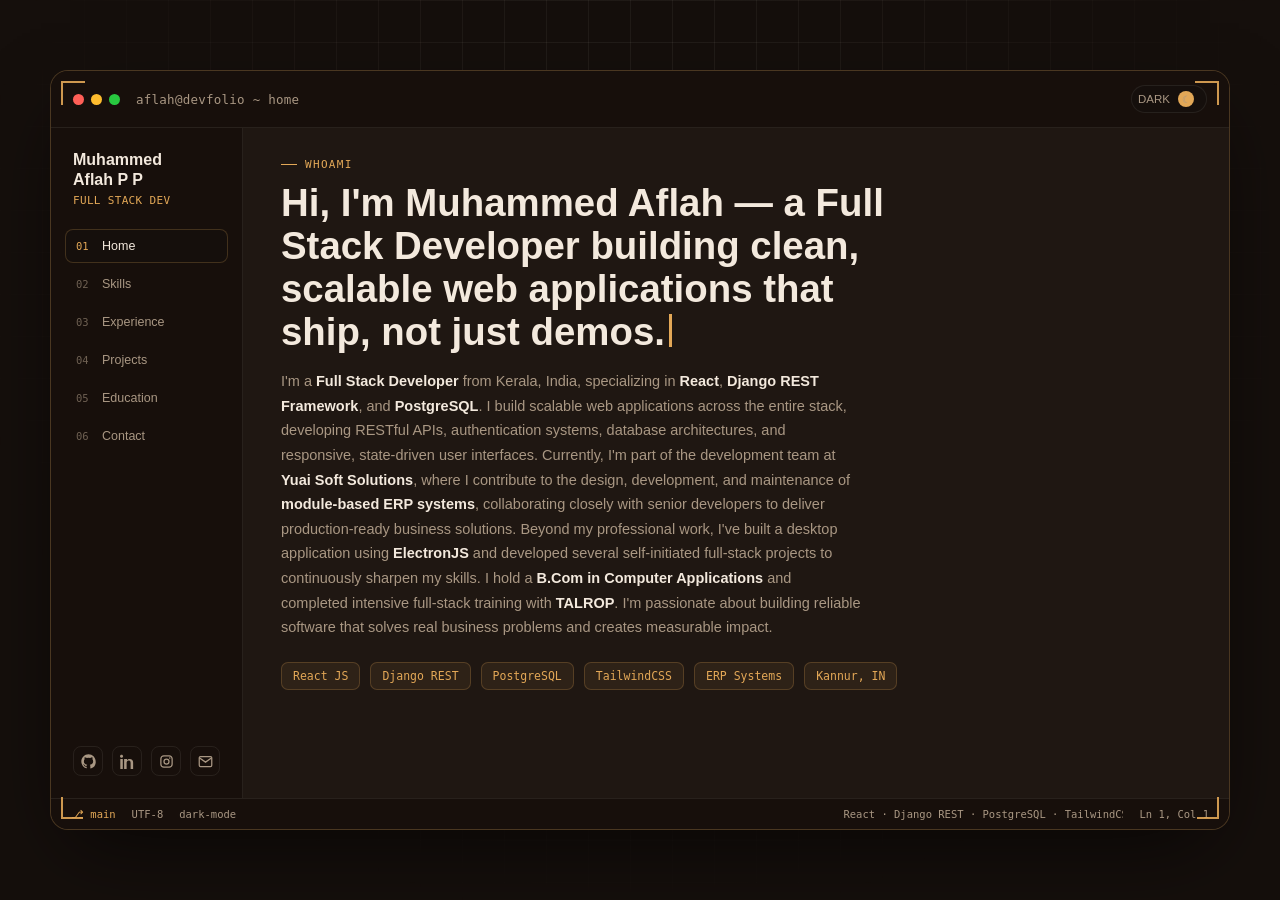
==== index.html @ 90e256d3 "Revise hero title with personal introduction Updated hero title to include personal introduction and" ====
<!DOCTYPE html>
<html lang="en">
<head>
<meta charset="UTF-8">
<meta name="viewport" content="width=device-width, initial-scale=1.0">
<meta name="theme-color" content="#150F0C" />
<title>Muhammed Aflah P P — Full Stack Developer | React, Django & PostgreSQL</title>
    <meta
  name="description"
  content="Muhammed Aflah P P is a Full Stack Developer from Kerala specializing in React, Django REST Framework, PostgreSQL, ERP systems, scalable APIs, and modern web applications."
  />
    <meta
      name="keywords"
      content="Muhammed Aflah P P, Muhammed Aflah PP, Aflah PP, Full Stack Developer Kerala, React Developer, Django REST Framework Developer, PostgreSQL Developer, ERP Developer India, Yuai Soft Solutions"
    />
    <meta name="author" content="Muhammed Aflah P P" />
    <meta
    name="robots"
    content="index,follow,max-image-preview:large,max-snippet:-1,max-video-preview:-1">
    <meta name="googlebot" content="index, follow" />
    <link rel="canonical" href="https://aflah-pp.github.io/" />

    <meta property="og:type" content="profile" />
    <meta property="og:title" content="Muhammed Aflah P P — Full Stack Developer" />
    <meta
      property="og:description"
      content="Full Stack Developer from Kerala, India. React · Django REST · PostgreSQL · ERP systems. Explore projects, experience, and skills."
    />
    <meta property="og:url" content="https://aflah-pp.github.io/" />
    <meta property="og:image" content="https://aflah-pp.github.io/assets/og-cover.png" />
    <meta property="og:site_name" content="Muhammed Aflah P P — Portfolio" />
    <meta property="og:locale" content="en_IN" />
    <meta property="profile:first_name" content="Muhammed" />
    <meta property="profile:last_name" content="Aflah P P" />

    <meta name="twitter:card" content="summary_large_image" />
    <meta name="twitter:title" content="Muhammed Aflah P P — Full Stack Developer" />
    <meta
      name="twitter:description"
      content="Full Stack Developer from Kerala, India. React · Django REST · PostgreSQL · ERP systems."
    />
    <meta name="twitter:image" content="https://aflah-pp.github.io/assets/og-cover.png" />
    <meta name="google-site-verification" content="y0-KPinH70qI8zg13ubXZrVIHMxC3utT3kFhHfvbZPQ" />

    <link rel="icon" type="image/png" href="./assets/favicon.png" />
    <link rel="apple-touch-icon" href="./assets/apple-touch-icon.png" />

    <link rel="preconnect" href="https://fonts.googleapis.com" />
    <link rel="preconnect" href="https://fonts.gstatic.com" crossorigin />
    <link
      href="https://fonts.googleapis.com/css2?family=Caveat:wght@400;500;600;700&family=Kalam:wght@300;400;700&family=DM+Serif+Display:ital@0;1&family=DM+Mono:wght@400;500&family=Nunito:wght@400;500;600;700&display=swap"
      rel="stylesheet"
    />
    <link
      rel="stylesheet"
      href="https://cdnjs.cloudflare.com/ajax/libs/font-awesome/6.7.2/css/all.min.css"
    />
    <link rel="stylesheet" href="port-folio.css" />

    <script type="application/ld+json">
      {
        "@context": "https://schema.org",
        "@type": "Person",
        "name": "Muhammed Aflah P P",
        "alternateName": ["Muhammed Aflah PP", "Aflah PP", "Aflah"],
        "url": "https://aflah-pp.github.io/",
        "image": "https://aflah-pp.github.io/assets/og-cover.png",
        "jobTitle": "Full Stack Developer",
        "worksFor": {
          "@type": "Organization",
          "name": "Yuai Soft Solutions"
        },
        "alumniOf": {
          "@type": "CollegeOrUniversity",
          "name": "NAHER Arts & Science College"
        },
        "email": "mailto:aflahpp777@gmail.com",
        "sameAs": [
          "https://github.com/aflah-pp",
          "https://linkedin.com/in/muhammed-aflahpp",
          "https://instagram.com/afl_4h"
        ],
        "knowsAbout": [
          "React",
          "Django REST Framework",
          "PostgreSQL",
          "JavaScript",
          "Python",
          "ERP Systems",
          "Full Stack Development"
        ],
        "address": {
          "@type": "PostalAddress",
          "addressRegion": "Kerala",
          "addressCountry": "IN"
        }
      }
    </script>


</head>
<body>

<div class="grid-bg"></div>

<div class="stage">
  <div class="cert">
    <span class="tick-bl"></span><span class="tick-br"></span>

    <div class="titlebar">
      <div style="display:flex; align-items:center; gap:16px;">
        <div class="dots"><span class="dot r"></span><span class="dot y"></span><span class="dot g"></span></div>
        <div class="path mono">aflah@devfolio&nbsp;~&nbsp;<span id="pathTab">home</span></div>
      </div>
      <div class="titlebar-right">
        <div class="theme-toggle" id="themeToggle">
          <span id="toggleLabel">DARK</span>
          <span class="toggle-knob" id="toggleKnob">☾</span>
        </div>
      </div>
    </div>

    <div class="cert-body">
      <nav class="nav">
        <div class="nav-brand">
          <div class="name">Muhammed<br>Aflah P P</div>
          <div class="role mono">FULL STACK DEV</div>
        </div>

        <div class="nav-item active" data-tab="home"><span class="idx mono">01</span>Home</div>
        <div class="nav-item" data-tab="skills"><span class="idx mono">02</span>Skills</div>
        <div class="nav-item" data-tab="experience"><span class="idx mono">03</span>Experience</div>
        <div class="nav-item" data-tab="projects"><span class="idx mono">04</span>Projects</div>
        <div class="nav-item" data-tab="education"><span class="idx mono">05</span>Education</div>
        <div class="nav-item" data-tab="contact"><span class="idx mono">06</span>Contact</div>

      <div class="nav-footer">
        <a class="icon-link" href="https://github.com/aflah-pp" target="_blank" title="GitHub" aria-label="GitHub">
          <svg width="15" height="15" viewBox="0 0 24 24" fill="currentColor">
            <path d="M12 .5C5.73.5.5 5.74.5 12.02c0 5.1 3.29 9.42 7.86 10.95.57.1.78-.25.78-.55 0-.27-.01-1.17-.02-2.12-3.2.7-3.88-1.36-3.88-1.36-.52-1.34-1.28-1.7-1.28-1.7-1.05-.72.08-.7.08-.7 1.16.08 1.77 1.2 1.77 1.2 1.03 1.77 2.7 1.26 3.36.96.1-.75.4-1.26.73-1.55-2.55-.29-5.24-1.28-5.24-5.7 0-1.26.45-2.29 1.19-3.1-.12-.29-.52-1.47.11-3.06 0 0 .97-.31 3.18 1.18a10.9 10.9 0 0 1 5.8 0c2.2-1.49 3.18-1.18 3.18-1.18.63 1.6.23 2.77.11 3.06.74.81 1.19 1.84 1.19 3.1 0 4.43-2.7 5.4-5.27 5.68.41.36.78 1.07.78 2.16 0 1.56-.01 2.82-.01 3.2 0 .3.2.66.79.55A10.53 10.53 0 0 0 23.5 12c0-6.27-5.23-11.5-11.5-11.5Z"/>
          </svg>
        </a>    
        <a class="icon-link" href="https://www.linkedin.com/in/muhammed-aflahpp/" target="_blank" title="LinkedIn" aria-label="LinkedIn">
          <svg width="15" height="15" viewBox="0 0 24 24" fill="currentColor">
            <path d="M4.98 3.5C4.98 4.88 3.86 6 2.48 6S0 4.88 0 3.5 1.12 1 2.48 1s2.5 1.12 2.5 2.5ZM.5 8h4V24h-4V8Zm7 0h3.83v2.18h.05c.53-1.01 1.84-2.18 3.79-2.18C19.22 8 21 10.03 21 13.63V24h-4v-8.92c0-2.13-.04-4.87-2.97-4.87-2.97 0-3.43 2.32-3.43 4.72V24h-4V8Z"/>
          </svg>
        </a>    
        <a class="icon-link" href="https://www.instagram.com/afl_4h/" target="_blank" title="Instagram" aria-label="Instagram">
          <svg width="15" height="15" viewBox="0 0 24 24" fill="currentColor">
            <path d="M7.75 2C4.57 2 2 4.57 2 7.75v8.5C2 19.43 4.57 22 7.75 22h8.5C19.43 22 22 19.43 22 16.25v-8.5C22 4.57 19.43 2 16.25 2h-8.5Zm0 2h8.5A3.75 3.75 0 0 1 20 7.75v8.5A3.75 3.75 0 0 1 16.25 20h-8.5A3.75 3.75 0 0 1 4 16.25v-8.5A3.75 3.75 0 0 1 7.75 4Zm9.5 1a1.25 1.25 0 1 0 0 2.5 1.25 1.25 0 0 0 0-2.5ZM12 7a5 5 0 1 0 0 10 5 5 0 0 0 0-10Zm0 2a3 3 0 1 1 0 6 3 3 0 0 1 0-6Z"/>
          </svg>
        </a>    
        <a class="icon-link" href="mailto:aflahpp777@gmail.com" title="Email" aria-label="Email">
          <svg width="15" height="15" viewBox="0 0 24 24" fill="none" stroke="currentColor" stroke-width="2">
          <rect x="2" y="4" width="20" height="16" rx="2"/>
          <path d="M22 6L12 13 2 6"/>
          </svg>
        </a>
      </div>
      </nav>

      <div class="content">

        <div class="panel active" data-panel="home">
          <div class="eyebrow">whoami</div>
          <h1 class="hero-title">
          Hi, I'm <strong>Muhammed Aflah</strong> — a Full Stack Developer building clean, scalable web applications that ship, not just demos.<span class="cursor"></span>
        </h1>
          <p class="lede">
            I'm a <strong>Full Stack Developer</strong> from Kerala, India, specializing in <strong>React</strong>, <strong>Django REST Framework</strong>, and <strong>PostgreSQL</strong>. I build scalable web applications across the entire stack, developing RESTful APIs, authentication systems, database architectures, and responsive, state-driven user interfaces. Currently, I'm part of the development team at <strong>Yuai Soft Solutions</strong>, where I contribute to the design, development, and maintenance of <strong>module-based ERP systems</strong>, collaborating closely with senior developers to deliver production-ready business solutions. Beyond my professional work, I've built a desktop application using <strong>ElectronJS</strong> and developed several self-initiated full-stack projects to continuously sharpen my skills. I hold a <strong>B.Com in Computer Applications</strong> and completed intensive full-stack training with <strong>TALROP</strong>. I'm passionate about building reliable software that solves real business problems and creates measurable impact.
          </p>
          <div class="hero-meta">
            <span class="chip">React JS</span>
            <span class="chip">Django REST</span>
            <span class="chip">PostgreSQL</span>
            <span class="chip">TailwindCSS</span>
            <span class="chip">ERP Systems</span>
            <span class="chip">Kannur, IN</span>
          </div>
        </div>

        <div class="panel" data-panel="skills">
          <div class="eyebrow">stack.json</div>
          <div class="section-title">Skills</div>
          <div class="section-sub">Tools and technologies I reach for day to day.</div>
          <div class="skills-grid">
            <div class="skill-row"><span class="k">Primary Stack</span><div class="tag-wrap">
              <span class="tag">ReactJS</span><span class="tag">Django REST Framework</span><span class="tag">PostgreSQL</span><span class="tag">TailwindCSS</span>
            </div></div>
            <div class="skill-row"><span class="k">Languages</span><div class="tag-wrap">
              <span class="tag">HTML5</span><span class="tag">CSS</span><span class="tag">JavaScript</span><span class="tag">Python</span>
            </div></div>
            <div class="skill-row"><span class="k">Frameworks</span><div class="tag-wrap">
              <span class="tag">ReactJS</span><span class="tag">Django</span><span class="tag">React Native</span><span class="tag">Bootstrap</span><span class="tag">TailwindCSS</span><span class="tag">MUI</span><span class="tag">ElectronJS</span>
            </div></div>
            <div class="skill-row"><span class="k">Tools</span><div class="tag-wrap">
              <span class="tag">Git</span><span class="tag">VSCode</span><span class="tag">Postman</span><span class="tag">Figma</span><span class="tag">GitHub</span><span class="tag">Render</span><span class="tag">Vercel</span><span class="tag">Netlify</span>
            </div></div>
            <div class="skill-row"><span class="k">Databases</span><div class="tag-wrap">
              <span class="tag">MySQL</span><span class="tag">PostgreSQL</span><span class="tag">Supabase</span>
            </div></div>
            <div class="skill-row"><span class="k">Other</span><div class="tag-wrap">
              <span class="tag">Problem-Solving</span><span class="tag">Critical Thinking</span><span class="tag">Adaptability</span><span class="tag">Flexibility</span><span class="tag">Teamwork</span>
            </div></div>
          </div>
        </div>

        <div class="panel" data-panel="experience">
          <div class="eyebrow">git log --experience</div>
          <div class="section-title">Experience</div>
          <div class="section-sub">Where I've applied the stack in production.</div>
          <div class="tl">
            <div class="tl-item">
              <div class="tl-head">
                <div><div class="tl-role">Full Stack Developer</div><div class="tl-org">Yuai Soft Solutions</div></div>
                <div class="tl-date">Dec 2025 — Present</div>
              </div>
              <ul class="tl-list">
                <li>Architecting frontend UI components and backend services to deliver <b>high-quality, full-stack</b> software solutions within an Agile environment.</li>
                <li>Working with the team on an <b>ERP system update</b>, building and refining workflow features end to end.</li>
                <li>Shipping code, troubleshooting production issues, and participating in <b>peer code reviews</b> alongside senior leads.</li>
                <li>Ensuring application stability through consistent <b>bug fixes, performance monitoring</b>, and code refactoring.</li>
                <li>Implementing RESTful services and modern libraries to build robust, future-proof features.</li>
              </ul>
            </div>
            <div class="tl-item">
              <div class="tl-head">
                <div><div class="tl-role">TimeLogger</div><div class="tl-org">Freelance Project</div></div>
                <div class="tl-date">ReactJS · ElectronJS · Django · Supabase</div>
              </div>
              <ul class="tl-list">
                <li>Built and deployed a <b>cross-platform time tracking app</b> for a freelance client to log work sessions and productivity stats.</li>
                <li>Built the frontend in ReactJS with clean UI and state management for <b>real-time updates</b>.</li>
                <li>Converted the web app into a desktop app using <b>ElectronJS</b>, automating build/release pipelines via GitHub Actions.</li>
                <li>Designed and deployed the Django backend on Render, integrating <b>Supabase</b>; delivered full client handover.</li>
              </ul>
            </div>
          </div>
        </div>

        <div class="panel" data-panel="projects">
          <div class="eyebrow">~/projects</div>
          <div class="section-title">Projects</div>
          <div class="section-sub">Selected full-stack builds, end to end.</div>
          <div class="proj-grid">
            <div class="proj-card">
              <div class="proj-head">
                <div class="proj-title">N-Drive</div>
                <div class="proj-links">
                  <a href="https://github.com/aflah-pp/N-Drive" target="_blank">code</a>
                  <a href="https://n-drive-app.netlify.app/" target="_blank">demo</a>
                </div>
              </div>
              <div class="proj-stack">React · Django REST · TailwindCSS · SQLite · JWT · AI API</div>
              <div class="proj-desc">Cloud-like file manager for securely uploading, organizing, sharing and downloading files/folders — with an integrated AI chat assistant, on-demand image generation, JWT auth and mock subscription plans.</div>
              <button class="proj-more" data-gallery="n-drive" type="button">
                <svg viewBox="0 0 24 24" fill="none" stroke="currentColor" stroke-width="2"><rect x="3" y="3" width="18" height="18" rx="2"/><circle cx="8.5" cy="8.5" r="1.5"/><path d="M21 15l-5-5L5 21"/></svg>
                View more
              </button>
            </div>
            <div class="proj-card">
              <div class="proj-head">
                <div class="proj-title">Cartify</div>
                <div class="proj-links">
                  <a href="https://github.com/aflah-pp/Cartify" target="_blank">code</a>
                  <a href="https://app-cartify.netlify.app/" target="_blank">demo</a>
                </div>
              </div>
              <div class="proj-stack">React · Django REST · SQLite · TailwindCSS · Cloudinary</div>
              <div class="proj-desc">Full-stack e-commerce platform with product listing, cart management and order processing. Product media handled via Cloudinary uploads.</div>
              <button class="proj-more" data-gallery="cartify" type="button">
                <svg viewBox="0 0 24 24" fill="none" stroke="currentColor" stroke-width="2"><rect x="3" y="3" width="18" height="18" rx="2"/><circle cx="8.5" cy="8.5" r="1.5"/><path d="M21 15l-5-5L5 21"/></svg>
                View more
              </button>
            </div>
          </div>
        </div>

        <div class="panel" data-panel="education">
          <div class="eyebrow">README.md</div>
          <div class="section-title">Education &amp; Achievements</div>
          <div class="section-sub">Formal study, training, and wins along the way.</div>
          <div class="two-col">
            <div class="tl">
              <div class="tl-item">
                <div class="tl-head">
                  <div><div class="tl-role">Bachelor of Commerce — Computer Application</div><div class="tl-org">NAHER Arts &amp; Science College, Kanhirode, Kannur</div></div>
                  <div class="tl-date">Sept 2022 — Apr 2025</div>
                </div>
                <ul class="tl-list"><li>Relevant courses: Cost Accounting, Business Statistics, Tally, DBMS, IT for Business.</li></ul>
              </div>
              <div class="tl-item">
                <div class="tl-head">
                  <div><div class="tl-role">Full Stack Development Training</div><div class="tl-org">TALROP</div></div>
                  <div class="tl-date">2023 — 2024</div>
                </div>
                <ul class="tl-list"><li>Intensive, certified training. Hands-on with HTML, CSS, JavaScript, React, Django REST Framework, PostgreSQL and Git across multiple real-world projects.</li></ul>
              </div>
            </div>
            <div>
              <span class="k mono" style="font-family:'JetBrains Mono', monospace; font-size:10.5px; color:var(--accent); text-transform:uppercase; letter-spacing:.08em; display:block; margin-bottom:10px;">Achievements</span>
              <ul class="ach-list">
                <li>Delivered a production-ready freelance app (TimeLogger).</li>
                <li>Worked with the team on an ERP system update at Yuai Soft Solutions.</li>
                <li>Gained hands-on experience deploying production-level applications.</li>
              </ul>
            </div>
          </div>
        </div>

        <div class="panel" data-panel="contact">
          <div class="eyebrow">contact --info</div>
          <div class="section-title">Let's talk</div>
          <div class="section-sub">Open to full-stack roles and freelance work.</div>
          <div class="contact-links">
            <a class="clink" href="mailto:aflahpp777@gmail.com">
              <span class="ci"><svg width="15" height="15" viewBox="0 0 24 24" fill="none" stroke="currentColor" stroke-width="2"><rect x="2" y="4" width="20" height="16" rx="2"/><path d="m22 6-10 7L2 6"/></svg></span>
              <span class="cn">Mail</span>
            </a>
            <a class="clink" href="https://github.com/aflah-pp" target="_blank">
            <span><svg width="15" height="15" viewBox="0 0 24 24" fill="currentColor">
            <path d="M12 .5C5.73.5.5 5.74.5 12.02c0 5.1 3.29 9.42 7.86 10.95.57.1.78-.25.78-.55 0-.27-.01-1.17-.02-2.12-3.2.7-3.88-1.36-3.88-1.36-.52-1.34-1.28-1.7-1.28-1.7-1.05-.72.08-.7.08-.7 1.16.08 1.77 1.2 1.77 1.2 1.03 1.77 2.7 1.26 3.36.96.1-.75.4-1.26.73-1.55-2.55-.29-5.24-1.28-5.24-5.7 0-1.26.45-2.29 1.19-3.1-.12-.29-.52-1.47.11-3.06 0 0 .97-.31 3.18 1.18a10.9 10.9 0 0 1 5.8 0c2.2-1.49 3.18-1.18 3.18-1.18.63 1.6.23 2.77.11 3.06.74.81 1.19 1.84 1.19 3.1 0 4.43-2.7 5.4-5.27 5.68.41.36.78 1.07.78 2.16 0 1.56-.01 2.82-.01 3.2 0 .3.2.66.79.55A10.53 10.53 0 0 0 23.5 12c0-6.27-5.23-11.5-11.5-11.5Z"/>
            </svg></span>
              <span class="cn">Github</span>
            </a>
            <a class="clink" href="https://www.linkedin.com/in/muhammed-aflahpp/" target="_blank">
              <span class="ci"><svg width="15" height="15" viewBox="0 0 24 24" fill="currentColor">
              <path d="M4.98 3.5C4.98 4.88 3.86 6 2.48 6S0 4.88 0 3.5 1.12 1 2.48 1s2.5 1.12 2.5 2.5ZM.5 8h4V24h-4V8Zm7 0h3.83v2.18h.05c.53-1.01 1.84-2.18 3.79-2.18C19.22 8 21 10.03 21 13.63V24h-4v-8.92c0-2.13-.04-4.87-2.97-4.87-2.97 0-3.43 2.32-3.43 4.72V24h-4V8Z"/>
              </svg></span>
              <span class="cn">Linkedin</span>
            </a>
            <a class="clink" href="https://www.instagram.com/afl_4h/" target="_blank">
              <span class="ci"><svg width="15" height="15" viewBox="0 0 24 24" fill="currentColor">
              <path d="M7.75 2C4.57 2 2 4.57 2 7.75v8.5C2 19.43 4.57 22 7.75 22h8.5C19.43 22 22 19.43 22 16.25v-8.5C22 4.57 19.43 2 16.25 2h-8.5Zm0 2h8.5A3.75 3.75 0 0 1 20 7.75v8.5A3.75 3.75 0 0 1 16.25 20h-8.5A3.75 3.75 0 0 1 4 16.25v-8.5A3.75 3.75 0 0 1 7.75 4Zm9.5 1a1.25 1.25 0 1 0 0 2.5 1.25 1.25 0 0 0 0-2.5ZM12 7a5 5 0 1 0 0 10 5 5 0 0 0 0-10Zm0 2a3 3 0 1 1 0 6 3 3 0 0 1 0-6Z"/>
              </svg></span>
              <span class="cn">Instagram</span>
            </a>
          </div>

          <form class="cform" action="mailto:aflahpp777@gmail.com" method="post" enctype="text/plain">
            <div><label>Name</label><input type="text" name="name" required></div>
            <div><label>Email</label><input type="email" name="email" required></div>
            <div><label>Message</label><textarea name="message" rows="4" required></textarea></div>
            <button type="submit">Send message →</button>
          </form>
        </div>

      </div>
    </div>

    <div class="statusbar">
      <div class="status-left">
        <span class="status-branch">⎇ main</span>
        <span>UTF-8</span>
        <span id="statusTheme">dark-mode</span>
      </div>
      <div class="status-right">
        <div class="ticker-wrap">
          <span class="ticker">React · Django REST · PostgreSQL · TailwindCSS · ElectronJS &nbsp;&nbsp;·&nbsp;&nbsp; React · Django REST · PostgreSQL · TailwindCSS · ElectronJS &nbsp;&nbsp;·&nbsp;&nbsp;</span>
        </div>
        <span>Ln 1, Col 1</span>
      </div>
    </div>
  </div>
</div>

<div class="mobile-only">
  <div class="m-topbar">
    <div class="m-brand">
      <div class="name">Muhammed Aflah P P</div>
      <div class="role">FULL STACK DEVELOPER</div>
    </div>
    <div class="theme-toggle" id="themeToggleM">
      <span id="toggleLabelM">DARK</span>
      <span class="toggle-knob" id="toggleKnobM">☾</span>
    </div>
  </div>

  <div class="m-wrap">
    <div class="m-hero">
      <div class="eyebrow">whoami</div>
      <h1 class="hero-title" style="font-size:22px;">Building clean, full-stack web apps that ship.</h1>
      <p class="lede" style="font-size:13.5px;">Full Stack Developer working with <strong>React</strong>, <strong>Django REST Framework</strong>, <strong>PostgreSQL</strong>, plus <strong>ERP workflow systems</strong> with my team at Yuai Soft Solutions. B.Com in Computer Applications, full-stack certified via TALROP.</p>
      <div class="hero-meta">
        <span class="chip">React JS</span><span class="chip">Django REST</span><span class="chip">PostgreSQL</span><span class="chip">TailwindCSS</span><span class="chip">ERP Systems</span>
      </div>
    </div>

    <div class="m-section">
      <div class="eyebrow">stack.json</div>
      <div class="section-title">Skills</div>
      <div class="m-skills-grid">
        <div class="skill-row"><span class="k">Primary Stack</span><div class="tag-wrap"><span class="tag">ReactJS</span><span class="tag">Django REST Framework</span><span class="tag">PostgreSQL</span><span class="tag">TailwindCSS</span></div></div>
        <div class="skill-row"><span class="k">Languages</span><div class="tag-wrap"><span class="tag">HTML5</span><span class="tag">CSS</span><span class="tag">JavaScript</span><span class="tag">Python</span></div></div>
        <div class="skill-row"><span class="k">Frameworks</span><div class="tag-wrap"><span class="tag">ReactJS</span><span class="tag">Django</span><span class="tag">React Native</span><span class="tag">Bootstrap</span><span class="tag">MUI</span><span class="tag">ElectronJS</span></div></div>
        <div class="skill-row"><span class="k">Tools</span><div class="tag-wrap"><span class="tag">Git</span><span class="tag">VSCode</span><span class="tag">Postman</span><span class="tag">Figma</span><span class="tag">Render</span><span class="tag">Vercel</span><span class="tag">Netlify</span></div></div>
        <div class="skill-row"><span class="k">Databases</span><div class="tag-wrap"><span class="tag">MySQL</span><span class="tag">PostgreSQL</span><span class="tag">Supabase</span></div></div>
        <div class="skill-row"><span class="k">Other</span><div class="tag-wrap"><span class="tag">Problem-Solving</span><span class="tag">Critical Thinking</span><span class="tag">Adaptability</span><span class="tag">Teamwork</span></div></div>
      </div>
    </div>

    <div class="m-section">
      <div class="eyebrow">git log --experience</div>
      <div class="section-title">Experience</div>
      <div class="tl">
        <div class="tl-item">
          <div class="tl-head"><div><div class="tl-role">Full Stack Developer</div><div class="tl-org">Yuai Soft Solutions</div></div><div class="tl-date">Dec 2025 — Present</div></div>
          <ul class="tl-list">
            <li>Architecting frontend UI components and backend services within an Agile environment.</li>
            <li>Worked with the team on an ERP system update, building and refining workflow features end to end.</li>
            <li>Shipping code, troubleshooting production issues, participating in peer code reviews.</li>
            <li>Consistent bug fixes, performance monitoring, and code refactoring.</li>
            <li>Implementing RESTful services and modern libraries for future-proof features.</li>
          </ul>
        </div>
        <div class="tl-item">
          <div class="tl-head"><div><div class="tl-role">TimeLogger</div><div class="tl-org">Freelance Project</div></div><div class="tl-date">ReactJS · ElectronJS · Django</div></div>
          <ul class="tl-list">
            <li>Cross-platform time tracking app for a freelance client — sessions &amp; productivity stats.</li>
            <li>ReactJS frontend with real-time state management.</li>
            <li>Converted to desktop app with ElectronJS; automated pipelines via GitHub Actions.</li>
            <li>Django backend deployed on Render, integrated with Supabase; full client handover.</li>
          </ul>
        </div>
      </div>
    </div>

    <div class="m-section">
      <div class="eyebrow">~/projects</div>
      <div class="section-title">Projects</div>
      <div class="m-proj-grid">
        <div class="proj-card">
          <div class="proj-head"><div class="proj-title">N-Drive</div>
            <div class="proj-links"><a href="https://github.com/aflah-pp/N-Drive" target="_blank">code</a><a href="https://n-drive-app.netlify.app/" target="_blank">demo</a></div>
          </div>
          <div class="proj-stack">React · Django REST · TailwindCSS · SQLite · JWT · AI API</div>
          <div class="proj-desc">Cloud-like file manager — secure upload/organize/share/download, AI chat + image generation, JWT auth, mock subscriptions.</div>
          <button class="proj-more" data-gallery="n-drive" type="button">
            <svg viewBox="0 0 24 24" fill="none" stroke="currentColor" stroke-width="2"><rect x="3" y="3" width="18" height="18" rx="2"/><circle cx="8.5" cy="8.5" r="1.5"/><path d="M21 15l-5-5L5 21"/></svg>
            View more
          </button>
        </div>
        <div class="proj-card">
          <div class="proj-head"><div class="proj-title">Cartify</div>
            <div class="proj-links"><a href="https://github.com/aflah-pp/Cartify" target="_blank">code</a><a href="https://app-cartify.netlify.app/" target="_blank">demo</a></div>
          </div>
          <div class="proj-stack">React · Django REST · SQLite · TailwindCSS · Cloudinary</div>
          <div class="proj-desc">Full-stack e-commerce platform — product listing, cart management, order processing, Cloudinary media.</div>
          <button class="proj-more" data-gallery="cartify" type="button">
            <svg viewBox="0 0 24 24" fill="none" stroke="currentColor" stroke-width="2"><rect x="3" y="3" width="18" height="18" rx="2"/><circle cx="8.5" cy="8.5" r="1.5"/><path d="M21 15l-5-5L5 21"/></svg>
            View more
          </button>
        </div>
      </div>
    </div>

    <div class="m-section">
      <div class="eyebrow">README.md</div>
      <div class="section-title">Education &amp; Achievements</div>
      <div class="m-two-col">
        <div class="tl">
          <div class="tl-item">
            <div class="tl-head"><div><div class="tl-role">B.Com — Computer Application</div><div class="tl-org">NAHER Arts &amp; Science College</div></div><div class="tl-date">2022—2025</div></div>
            <ul class="tl-list"><li>Cost Accounting, Business Statistics, Tally, DBMS, IT for Business.</li></ul>
          </div>
          <div class="tl-item">
            <div class="tl-head"><div><div class="tl-role">Full Stack Training</div><div class="tl-org">TALROP</div></div><div class="tl-date">2023—2024</div></div>
            <ul class="tl-list"><li>Certified, hands-on training across multiple real-world projects.</li></ul>
          </div>
        </div>
        <div>
          <span class="k">Achievements</span>
          <ul class="ach-list" style="margin-top:10px;">
            <li>Delivered a production-ready freelance app (TimeLogger).</li>
            <li>Worked with the team on an ERP system update at Yuai Soft Solutions.</li>
            <li>Gained hands-on experience deploying production apps.</li>
          </ul>
        </div>
      </div>
    </div>

    <div class="m-section">
      <div class="eyebrow">contact --info</div>
      <div class="section-title">Let's talk</div>
      <div class="contact-links">
            <a class="clink" href="mailto:aflahpp777@gmail.com">
              <span class="ci"><svg width="15" height="15" viewBox="0 0 24 24" fill="none" stroke="currentColor" stroke-width="2"><rect x="2" y="4" width="20" height="16" rx="2"/><path d="m22 6-10 7L2 6"/></svg></span>
              <span class="cn">Mail</span>
            </a>
            <a class="clink" href="https://github.com/aflah-pp" target="_blank">
            <span><svg width="15" height="15" viewBox="0 0 24 24" fill="currentColor">
            <path d="M12 .5C5.73.5.5 5.74.5 12.02c0 5.1 3.29 9.42 7.86 10.95.57.1.78-.25.78-.55 0-.27-.01-1.17-.02-2.12-3.2.7-3.88-1.36-3.88-1.36-.52-1.34-1.28-1.7-1.28-1.7-1.05-.72.08-.7.08-.7 1.16.08 1.77 1.2 1.77 1.2 1.03 1.77 2.7 1.26 3.36.96.1-.75.4-1.26.73-1.55-2.55-.29-5.24-1.28-5.24-5.7 0-1.26.45-2.29 1.19-3.1-.12-.29-.52-1.47.11-3.06 0 0 .97-.31 3.18 1.18a10.9 10.9 0 0 1 5.8 0c2.2-1.49 3.18-1.18 3.18-1.18.63 1.6.23 2.77.11 3.06.74.81 1.19 1.84 1.19 3.1 0 4.43-2.7 5.4-5.27 5.68.41.36.78 1.07.78 2.16 0 1.56-.01 2.82-.01 3.2 0 .3.2.66.79.55A10.53 10.53 0 0 0 23.5 12c0-6.27-5.23-11.5-11.5-11.5Z"/>
            </svg></span>
              <span class="cn">Github</span>
            </a>
            <a class="clink" href="https://www.linkedin.com/in/muhammed-aflahpp/" target="_blank">
              <span class="ci"><svg width="15" height="15" viewBox="0 0 24 24" fill="currentColor">
              <path d="M4.98 3.5C4.98 4.88 3.86 6 2.48 6S0 4.88 0 3.5 1.12 1 2.48 1s2.5 1.12 2.5 2.5ZM.5 8h4V24h-4V8Zm7 0h3.83v2.18h.05c.53-1.01 1.84-2.18 3.79-2.18C19.22 8 21 10.03 21 13.63V24h-4v-8.92c0-2.13-.04-4.87-2.97-4.87-2.97 0-3.43 2.32-3.43 4.72V24h-4V8Z"/>
              </svg></span>
              <span class="cn">Linkedin</span>
            </a>
            <a class="clink" href="https://www.instagram.com/afl_4h/" target="_blank">
              <span class="ci"><svg width="15" height="15" viewBox="0 0 24 24" fill="currentColor">
              <path d="M7.75 2C4.57 2 2 4.57 2 7.75v8.5C2 19.43 4.57 22 7.75 22h8.5C19.43 22 22 19.43 22 16.25v-8.5C22 4.57 19.43 2 16.25 2h-8.5Zm0 2h8.5A3.75 3.75 0 0 1 20 7.75v8.5A3.75 3.75 0 0 1 16.25 20h-8.5A3.75 3.75 0 0 1 4 16.25v-8.5A3.75 3.75 0 0 1 7.75 4Zm9.5 1a1.25 1.25 0 1 0 0 2.5 1.25 1.25 0 0 0 0-2.5ZM12 7a5 5 0 1 0 0 10 5 5 0 0 0 0-10Zm0 2a3 3 0 1 1 0 6 3 3 0 0 1 0-6Z"/>
              </svg></span>
              <span class="cn">Instagram</span>
            </a>
        </div>

      <form class="cform" action="mailto:aflahpp777@gmail.com" method="post" enctype="text/plain">
        <div><label>Name</label><input type="text" name="name" required></div>
        <div><label>Email</label><input type="email" name="email" required></div>
        <div><label>Message</label><textarea name="message" rows="4" required></textarea></div>
        <button type="submit">Send message →</button>
      </form>
    </div>

    <div class="m-footer">© 2026 Muhammed Aflah P P</div>
  </div>
</div>


<div class="gallery-overlay" id="galleryOverlay">
  <div class="gallery-modal">
    <div class="gallery-head">
      <div>
        <div class="gt" id="galleryTitle">Project</div>
        <div class="gs mono" id="galleryStack">stack</div>
      </div>
      <button class="gallery-close" id="galleryClose" type="button" aria-label="Close">
        <svg width="15" height="15" viewBox="0 0 24 24" fill="none" stroke="currentColor" stroke-width="2"><path d="M18 6 6 18M6 6l12 12"/></svg>
      </button>
    </div>
    <div class="gallery-body">
      <p class="gallery-desc" id="galleryDesc">Description</p>
      <div class="gallery-imgs" id="galleryImgs"></div>
      <div class="gallery-links">
        <a id="galleryCode" href="#" target="_blank">View code</a>
        <a id="galleryDemo" href="#" target="_blank">Live demo</a>
      </div>
    </div>
  </div>
</div>

<script src="port-folio.js"></script>

</body>
</html>
---- port-folio.css ----
:root{
    --bg:#150F0C;
    --panel:#1F1712;
    --panel-2:#170F0B;
    --text:#F3E9DD;
    --muted:#A99783;
    --accent:#E3A857;
    --accent-2:#C97B3D;
    --border:rgba(227,168,87,0.22);
    --border-soft:rgba(243,233,221,0.08);
    --shadow: 0 30px 80px -20px rgba(0,0,0,0.65);
    --red:#FF5F57; --yellow:#FEBC2E; --green:#28C840;
  }
  html[data-theme="light"]{
    --bg:#F6EFE6;
    --panel:#FFFFFF;
    --panel-2:#F1E7D8;
    --text:#241A12;
    --muted:#6B5B4B;
    --accent:#B5651D;
    --accent-2:#8C5A2B;
    --border:rgba(181,101,29,0.28);
    --border-soft:rgba(36,26,18,0.08);
    --shadow: 0 30px 80px -25px rgba(60,40,20,0.22);
  }

  *{
    box-sizing:border-box;
    margin:0; 
    padding:0;
  }
  
  body{
    font-family:'Inter', sans-serif;
    background:var(--bg);
    color:var(--text);
    transition:background .35s ease, color .35s ease;
  }
  ::selection{ background:var(--accent); color:var(--bg); }

  .mono{ font-family:'JetBrains Mono', monospace; }
  .display{ font-family:'Space Grotesk', sans-serif; }

  a{ color:inherit; text-decoration:none; }

  .grid-bg{
    position:fixed; inset:0; z-index:-1;
    background-image:
      linear-gradient(var(--border-soft) 1px, transparent 1px),
      linear-gradient(90deg, var(--border-soft) 1px, transparent 1px);
    background-size: 42px 42px;
    -webkit-mask-image: radial-gradient(ellipse at 50% 30%, black 10%, transparent 75%);
            mask-image: radial-gradient(ellipse at 50% 30%, black 10%, transparent 75%);
  }


  .stage{
    height:100vh;
    width:100vw;
    display:flex;
    align-items:center;
    justify-content:center;
    padding:2.2vh 2.2vw;
    overflow:hidden;
  }

  .cert{
    position:relative;
    width:100%;
    max-width:1180px;
    height:100%;
    max-height:760px;
    background:var(--panel);
    border:1px solid var(--border);
    border-radius:18px;
    box-shadow:var(--shadow);
    display:flex;
    flex-direction:column;
    overflow:hidden;
  }
  .cert::before, .cert::after,
  .cert .tick-br, .cert .tick-bl{
    content:"";
    position:absolute;
    width:22px; height:22px;
    border-color:var(--accent);
    opacity:.9;
    z-index:5;
  }
  .cert::before{ top:10px; left:10px; border-top:2px solid var(--accent); border-left:2px solid var(--accent); }
  .cert::after{ top:10px; right:10px; border-top:2px solid var(--accent); border-right:2px solid var(--accent); }
  .cert .tick-bl{ bottom:10px; left:10px; border-bottom:2px solid var(--accent); border-left:2px solid var(--accent); }
  .cert .tick-br{ bottom:10px; right:10px; border-bottom:2px solid var(--accent); border-right:2px solid var(--accent); }

  .titlebar{
    display:flex; align-items:center; justify-content:space-between;
    padding:14px 22px;
    border-bottom:1px solid var(--border-soft);
    background:var(--panel-2);
    flex:0 0 auto;
  }
  .dots{ display:flex; gap:7px; }
  .dot{ width:11px; height:11px; border-radius:50%; }
  .dot.r{ background:var(--red); } .dot.y{ background:var(--yellow); } .dot.g{ background:var(--green); }
  .path{ font-size:12.5px; color:var(--muted); letter-spacing:.02em; }
  .titlebar-right{ display:flex; align-items:center; gap:14px; }

  .theme-toggle{
    display:flex; align-items:center; gap:8px;
    background:var(--bg);
    border:1px solid var(--border-soft);
    border-radius:20px;
    padding:5px 12px 5px 6px;
    cursor:pointer;
    font-size:11.5px;
    color:var(--muted);
    transition:.25s;
  }
  .theme-toggle:hover{ border-color:var(--accent); color:var(--text); }
  .toggle-knob{
    width:16px; height:16px; border-radius:50%;
    background:var(--accent);
    display:flex; align-items:center; justify-content:center;
    font-size:10px;
    transition:.25s;
  }


  .cert-body{
    flex:1 1 auto;
    display:flex;
    min-height:0;
  }
  .nav{
    flex:0 0 190px;
    border-right:1px solid var(--border-soft);
    padding:22px 14px;
    display:flex; flex-direction:column;
    gap:4px;
    background:var(--panel-2);
  }
  .nav-brand{
    padding:0 8px 18px 8px;
  }
  .nav-brand .name{ font-size:16px; font-weight:700; line-height:1.25; }
  .nav-brand .role{ font-size:11px; color:var(--accent); margin-top:4px; letter-spacing:.03em; }

  .nav-item{
    display:flex; align-items:center; gap:10px;
    padding:9px 10px;
    border-radius:8px;
    font-size:12.5px;
    color:var(--muted);
    cursor:pointer;
    border:1px solid transparent;
    transition:.2s;
  }
  .nav-item .idx{ font-family:'JetBrains Mono', monospace; font-size:10.5px; opacity:.6; width:16px; }
  .nav-item:hover{ color:var(--text); }
  .nav-item.active{
    color:var(--text);
    background:var(--bg);
    border-color:var(--border);
  }
  .nav-item.active .idx{ color:var(--accent); opacity:1; }

  .nav-footer{
    margin-top:auto;
    padding:10px 8px 0 8px;
    display:flex;
    gap:9px;
  }
  .icon-link{
    width:30px; height:30px; border-radius:8px;
    display:flex; align-items:center; justify-content:center;
    border:1px solid var(--border-soft);
    color:var(--muted);
    transition:.2s;
  }
  .icon-link:hover{ color:var(--accent); border-color:var(--accent); }

  .content{
    flex:1 1 auto;
    padding:30px 38px 26px 38px;
    overflow-y:auto;
    min-width:0;
  }
  .panel{ display:none; animation:fadeUp .4s ease; }
  .panel.active{ display:block; }
  @keyframes fadeUp{ from{ opacity:0; transform:translateY(8px);} to{opacity:1; transform:translateY(0);} }

  .eyebrow{
    font-family:'JetBrains Mono', monospace;
    font-size:11px; color:var(--accent);
    letter-spacing:.12em; text-transform:uppercase;
    display:flex; align-items:center; gap:8px;
    margin-bottom:10px;
  }
  .eyebrow::before{ content:""; width:16px; height:1px; background:var(--accent); }

  h1.hero-title{
    font-family:'Space Grotesk', sans-serif;
    font-size:clamp(26px, 3vw, 40px);
    line-height:1.12;
    font-weight:700;
    max-width:640px;
  }
  h1.hero-title .cursor{
    display:inline-block; width:3px; height:.85em; background:var(--accent);
    margin-left:4px; vertical-align:-2px;
    animation:blink 1s steps(1) infinite;
  }
  @keyframes blink{ 50%{ opacity:0; } }

  .lede{
    margin-top:16px;
    color:var(--muted);
    font-size:14.5px;
    line-height:1.7;
    max-width:580px;
  }
  .lede strong{ color:var(--text); font-weight:600; }

  .hero-meta{
    margin-top:22px;
    display:flex; gap:10px; flex-wrap:wrap;
  }
  .chip{
    font-family:'JetBrains Mono', monospace;
    font-size:11.5px;
    padding:6px 11px;
    border-radius:7px;
    border:1px solid var(--border);
    color:var(--accent);
    background:rgba(227,168,87,0.08);
  }

  .section-title{
    font-family:'Space Grotesk', sans-serif;
    font-size:21px; font-weight:700; margin-bottom:4px;
  }
  .section-sub{ color:var(--muted); font-size:12.5px; margin-bottom:22px; }

  .skills-grid{ display:grid; grid-template-columns:1fr 1fr; gap:14px 26px; }
  .skill-row .k{
    font-family:'JetBrains Mono', monospace; font-size:10.5px; color:var(--accent);
    text-transform:uppercase; letter-spacing:.08em; margin-bottom:8px; display:block;
  }
  .tag-wrap{ display:flex; flex-wrap:wrap; gap:7px; }
  .tag{
    font-size:12px; padding:5px 10px; border-radius:6px;
    background:var(--bg); border:1px solid var(--border-soft); color:var(--text);
  }

  .tl{ display:flex; flex-direction:column; gap:20px; }
  .tl-item{ position:relative; padding-left:20px; border-left:2px solid var(--border-soft); }
  .tl-item::before{
    content:""; position:absolute; left:-6px; top:4px;
    width:10px; height:10px; border-radius:50%;
    background:var(--panel); border:2px solid var(--accent);
  }
  .tl-head{ display:flex; justify-content:space-between; align-items:baseline; gap:10px; flex-wrap:wrap; }
  .tl-role{ font-weight:600; font-size:14.5px; }
  .tl-org{ color:var(--accent); font-size:12.5px; font-family:'JetBrains Mono', monospace; }
  .tl-date{ font-size:11px; color:var(--muted); font-family:'JetBrains Mono', monospace; white-space:nowrap; }
  .tl-list{ margin-top:8px; padding-left:16px; color:var(--muted); font-size:12.8px; line-height:1.65; }
  .tl-list li{ margin-bottom:2px; }
  .tl-list b{ color:var(--text); font-weight:600; }

  .proj-grid{ display:grid; grid-template-columns:1fr 1fr; gap:16px; }
  .proj-card{
    border:1px solid var(--border-soft);
    border-radius:12px;
    padding:16px 17px;
    background:var(--bg);
    transition:.25s;
    display:flex;
    flex-direction:column;
  }
  .proj-card:hover{ border-color:var(--accent); transform:translateY(-2px); }
  .proj-head{ display:flex; justify-content:space-between; align-items:flex-start; }
  .proj-title{ font-weight:700; font-size:14.5px; font-family:'Space Grotesk', sans-serif; }
  .proj-links{ display:flex; gap:8px; }
  .proj-links a{ color:var(--muted); font-size:11px; border:1px solid var(--border-soft); padding:3px 8px; border-radius:6px; font-family:'JetBrains Mono', monospace; }
  .proj-links a:hover{ color:var(--accent); border-color:var(--accent); }
  .proj-stack{ margin-top:6px; font-size:10.5px; color:var(--accent); font-family:'JetBrains Mono', monospace; }
  .proj-desc{ margin-top:9px; color:var(--muted); font-size:12.3px; line-height:1.6; }

  .proj-more{
    margin-top:13px;
    display:inline-flex; align-items:center; gap:7px;
    align-self:flex-start;
    background:none;
    border:1px solid var(--border);
    color:var(--accent);
    font-family:'JetBrains Mono', monospace;
    font-size:11px;
    padding:6px 12px;
    border-radius:7px;
    cursor:pointer;
    transition:.2s;
  }
  .proj-more:hover{ background:rgba(227,168,87,0.1); transform:translateX(2px); }
  .proj-more svg{ width:13px; height:13px; }

  .two-col{ display:grid; grid-template-columns:1.3fr 1fr; gap:26px; }
  .ach-list{ list-style:none; display:flex; flex-direction:column; gap:10px; }
  .ach-list li{ font-size:12.8px; color:var(--muted); display:flex; gap:9px; align-items:flex-start; }
  .ach-list li::before{ content:"▹"; color:var(--accent); font-size:13px; margin-top:1px; }

  .contact-links{ display:flex; gap:10px; flex-wrap:wrap; margin-bottom:26px; }
  .clink{
    display:flex; align-items:center; gap:9px;
    border:1px solid var(--border-soft); border-radius:10px;
    padding:9px 14px 9px 10px;
    background:var(--bg); transition:.2s;
  }
  .clink:hover{ border-color:var(--accent); transform:translateY(-1px); }
  .clink .ci{
    width:30px; height:30px; border-radius:8px; flex:0 0 auto;
    display:flex; align-items:center; justify-content:center;
    background:rgba(227,168,87,0.08); color:var(--accent);
    border:1px solid var(--border);
  }
  .clink .cn{ font-size:12.5px; font-weight:600; }

  .cform{ max-width:480px; display:flex; flex-direction:column; gap:12px; }
  .cform label{
    font-size:10px; color:var(--muted); font-family:'JetBrains Mono', monospace;
    text-transform:uppercase; letter-spacing:.08em; margin-bottom:6px; display:block;
  }
  .cform input, .cform textarea{
    width:100%; background:var(--bg); border:1px solid var(--border-soft);
    border-radius:8px; padding:10px 12px; color:var(--text);
    font-family:'Inter', sans-serif; font-size:13px; resize:vertical;
    transition:.2s;
  }
  .cform input:focus, .cform textarea:focus{ outline:none; border-color:var(--accent); }
  .cform button{
    align-self:flex-start; cursor:pointer;
    background:var(--accent); color:var(--bg); border:none;
    font-family:'JetBrains Mono', monospace; font-weight:700; font-size:12.5px;
    padding:10px 20px; border-radius:8px; transition:.2s;
  }
  .cform button:hover{ opacity:.85; }

  .statusbar{
    flex:0 0 auto;
    display:flex; align-items:center; justify-content:space-between;
    padding:9px 20px;
    border-top:1px solid var(--border-soft);
    background:var(--panel-2);
    font-family:'JetBrains Mono', monospace;
    font-size:10.5px;
    color:var(--muted);
  }
  .status-left, .status-right{ display:flex; align-items:center; gap:16px; }
  .status-branch{ color:var(--accent); display:flex; align-items:center; gap:5px; }
  .ticker-wrap{ overflow:hidden; width:280px; }
  .ticker{ display:inline-block; white-space:nowrap; animation:ticker 14s linear infinite; }
  @keyframes ticker{ 0%{ transform:translateX(0);} 100%{ transform:translateX(-50%);} }

  .gallery-overlay{
    position:fixed; inset:0; z-index:100;
    background:rgba(10,7,5,0.72);
    -webkit-backdrop-filter:blur(6px); backdrop-filter:blur(6px);
    display:flex; align-items:center; justify-content:center;
    padding:24px;
    opacity:0; pointer-events:none;
    transition:opacity .25s ease;
  }
  .gallery-overlay.open{ opacity:1; pointer-events:auto; }
  .gallery-modal{
    width:100%; max-width:680px; max-height:86vh;
    background:var(--panel);
    border:1px solid var(--border);
    border-radius:16px;
    box-shadow:var(--shadow);
    overflow-y:auto;
    transform:translateY(14px) scale(.98);
    transition:transform .3s ease;
  }
  .gallery-overlay.open .gallery-modal{ transform:translateY(0) scale(1); }
  .gallery-head{
    display:flex; align-items:center; justify-content:space-between;
    padding:18px 22px; border-bottom:1px solid var(--border-soft);
    position:sticky; top:0; background:var(--panel); z-index:2;
  }
  .gallery-head .gt{ font-family:'Space Grotesk', sans-serif; font-weight:700; font-size:17px; }
  .gallery-head .gs{ font-family:'JetBrains Mono', monospace; font-size:10.5px; color:var(--accent); margin-top:3px; }
  .gallery-close{
    width:30px; height:30px; border-radius:8px;
    border:1px solid var(--border-soft); background:var(--bg); color:var(--muted);
    display:flex; align-items:center; justify-content:center; cursor:pointer; flex:0 0 auto;
    transition:.2s;
  }
  .gallery-close:hover{ color:var(--accent); border-color:var(--accent); }
  .gallery-body{ padding:20px 22px 26px 22px; }
  .gallery-desc{ color:var(--muted); font-size:13px; line-height:1.7; margin-bottom:18px; }
  .gallery-imgs{
    display:grid;
    grid-template-columns:repeat(3, 1fr);
    gap:12px;
    margin-bottom:18px;
}

.gallery-img{
    height:120px;
    border:1px solid var(--border-soft);
    border-radius:10px;
    overflow:hidden;
    background:var(--bg);
    transition:.25s ease;
}

.gallery-img:hover{
    border-color:var(--accent);
    transform:translateY(-2px);
}

.gallery-img img{
    width:100%;
    height:100%;
    object-fit:cover;
    display:block;
    transition:transform .3s ease;
}

.gallery-img:hover img{
    transform:scale(1.04);
}
  .gallery-links{ display:flex; gap:10px; }
  .gallery-links a{
    font-family:'JetBrains Mono', monospace; font-size:11.5px; color:var(--accent);
    border:1px solid var(--border); padding:7px 13px; border-radius:8px; transition:.2s;
  }
  .gallery-links a:hover{ background:rgba(227,168,87,0.1); }

  .mobile-only{ display:none; }

  @media (max-width: 860px){
    .stage{ display:none; }
    .mobile-only{ display:block; }

    body{ min-height:100vh; }

    .m-topbar{
      position:sticky; top:0; z-index:10;
      display:flex; align-items:center; justify-content:space-between;
      padding:14px 18px;
      background:var(--panel-2);
      border-bottom:1px solid var(--border-soft);
    }
    .m-brand{ display:flex; flex-direction:column; }
    .m-brand .name{ font-family:'Space Grotesk',sans-serif; font-weight:700; font-size:15px; }
    .m-brand .role{ font-size:10px; color:var(--accent); font-family:'JetBrains Mono', monospace; margin-top:2px;}

    .m-wrap{ padding:22px 18px 60px 18px; max-width:640px; margin:0 auto; }

    .m-hero{
      border:1px solid var(--border);
      border-radius:16px;
      padding:24px 20px;
      background:var(--panel);
      position:relative;
      margin-bottom:26px;
    }
    .m-hero::before, .m-hero::after{
      content:""; position:absolute; width:16px; height:16px;
      border-color:var(--accent);
    }
    .m-hero::before{ top:8px; left:8px; border-top:2px solid var(--accent); border-left:2px solid var(--accent); }
    .m-hero::after{ bottom:8px; right:8px; border-bottom:2px solid var(--accent); border-right:2px solid var(--accent); }

    .m-section{ margin-bottom:30px; }
    .m-section .section-title{ font-size:18px; }
    .m-skills-grid{ display:flex; flex-direction:column; gap:16px; }
    .m-proj-grid{ display:flex; flex-direction:column; gap:14px; }
    .m-two-col{ display:flex; flex-direction:column; gap:22px; }
    .m-contact-grid{ grid-template-columns:1fr 1fr; }

    .gallery-imgs{ grid-template-columns:repeat(2, 1fr); }
    .gallery-modal{ max-height:90vh; }

    .m-footer{
      text-align:center; padding-top:20px; border-top:1px solid var(--border-soft);
      font-family:'JetBrains Mono', monospace; font-size:11px; color:var(--muted);
    }
  }
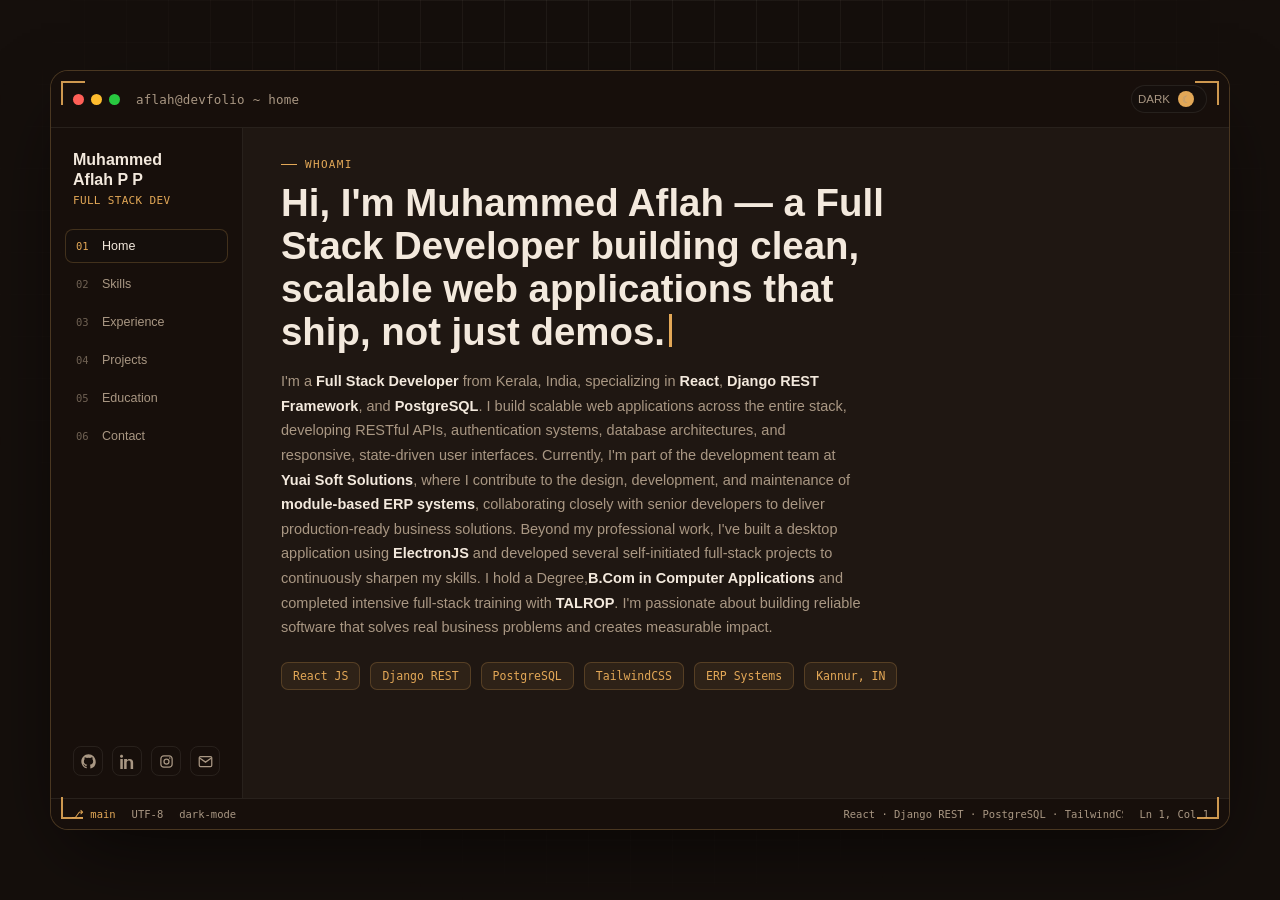
==== commit 54e6b1d9: "Revise bio and educational details in index.html Updated personal introduction and qualifications." ====
--- a/index.html
+++ b/index.html
@@ -167,7 +167,7 @@
           Hi, I'm <strong>Muhammed Aflah</strong> — a Full Stack Developer building clean, scalable web applications that ship, not just demos.<span class="cursor"></span>
         </h1>
           <p class="lede">
-            I'm a <strong>Full Stack Developer</strong> from Kerala, India, specializing in <strong>React</strong>, <strong>Django REST Framework</strong>, and <strong>PostgreSQL</strong>. I build scalable web applications across the entire stack, developing RESTful APIs, authentication systems, database architectures, and responsive, state-driven user interfaces. Currently, I'm part of the development team at <strong>Yuai Soft Solutions</strong>, where I contribute to the design, development, and maintenance of <strong>module-based ERP systems</strong>, collaborating closely with senior developers to deliver production-ready business solutions. Beyond my professional work, I've built a desktop application using <strong>ElectronJS</strong> and developed several self-initiated full-stack projects to continuously sharpen my skills. I hold a <strong>B.Com in Computer Applications</strong> and completed intensive full-stack training with <strong>TALROP</strong>. I'm passionate about building reliable software that solves real business problems and creates measurable impact.
+            I'm a <strong>Full Stack Developer</strong> from Kerala, India, specializing in <strong>React</strong>, <strong>Django REST Framework</strong>, and <strong>PostgreSQL</strong>. I build scalable web applications across the entire stack, developing RESTful APIs, authentication systems, database architectures, and responsive, state-driven user interfaces. Currently, I'm part of the development team at <strong>Yuai Soft Solutions</strong>, where I contribute to the design, development, and maintenance of <strong>module-based ERP systems</strong>, collaborating closely with senior developers to deliver production-ready business solutions. Beyond my professional work, I've built a desktop application using <strong>ElectronJS</strong> and developed several self-initiated full-stack projects to continuously sharpen my skills. I hold a Degree,<strong>B.Com in Computer Applications</strong> and completed intensive full-stack training with <strong>TALROP</strong>. I'm passionate about building reliable software that solves real business problems and creates measurable impact.
           </p>
           <div class="hero-meta">
             <span class="chip">React JS</span>
@@ -380,7 +380,7 @@
     <div class="m-hero">
       <div class="eyebrow">whoami</div>
       <h1 class="hero-title" style="font-size:22px;">Building clean, full-stack web apps that ship.</h1>
-      <p class="lede" style="font-size:13.5px;">Full Stack Developer working with <strong>React</strong>, <strong>Django REST Framework</strong>, <strong>PostgreSQL</strong>, plus <strong>ERP workflow systems</strong> with my team at Yuai Soft Solutions. B.Com in Computer Applications, full-stack certified via TALROP.</p>
+      <p class="lede" style="font-size:13.5px;">I'm Muhammed Aflah, a Full Stack Developer working with <strong>React</strong>, <strong>Django REST Framework</strong>, <strong>PostgreSQL</strong>, plus <strong>ERP workflow systems</strong> with my team at Yuai Soft Solutions. i hold Degree in B.Com in Computer Applications, and  full-stack certified via TALROP.</p>
       <div class="hero-meta">
         <span class="chip">React JS</span><span class="chip">Django REST</span><span class="chip">PostgreSQL</span><span class="chip">TailwindCSS</span><span class="chip">ERP Systems</span>
       </div>
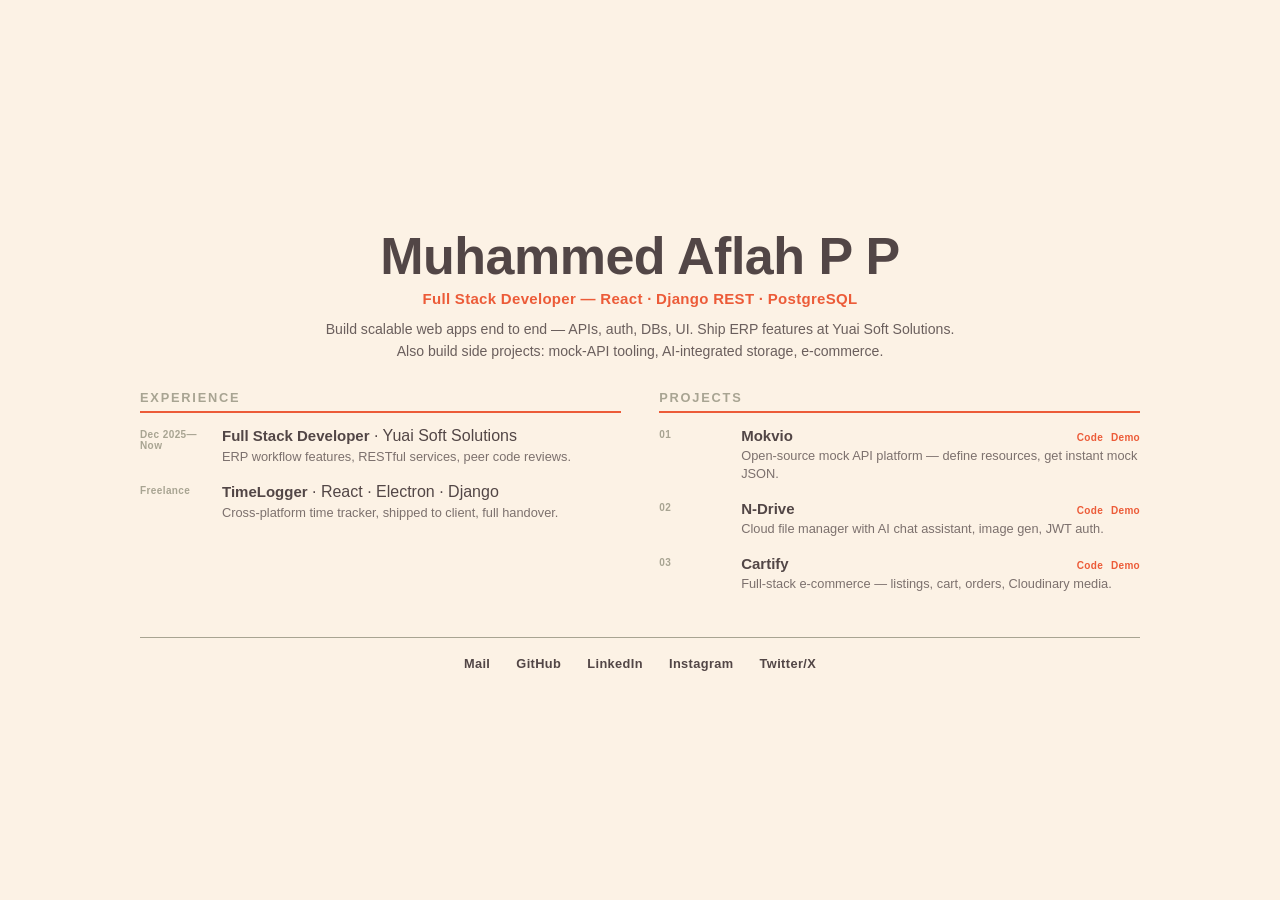
==== commit 257a5bb3: "refactor-restyled portfolio" ====
--- a/index.html
+++ b/index.html
@@ -1,548 +1,132 @@
-<!DOCTYPE html>
+<!doctype html>
 <html lang="en">
+
 <head>
-<meta charset="UTF-8">
-<meta name="viewport" content="width=device-width, initial-scale=1.0">
-<meta name="theme-color" content="#150F0C" />
-<title>Muhammed Aflah P P — Full Stack Developer | React, Django & PostgreSQL</title>
-    <meta
-  name="description"
-  content="Muhammed Aflah P P is a Full Stack Developer from Kerala specializing in React, Django REST Framework, PostgreSQL, ERP systems, scalable APIs, and modern web applications."
-  />
-    <meta
-      name="keywords"
-      content="Muhammed Aflah P P, Muhammed Aflah PP, Aflah PP, Full Stack Developer Kerala, React Developer, Django REST Framework Developer, PostgreSQL Developer, ERP Developer India, Yuai Soft Solutions"
-    />
+
+  <head>
+    <meta charset="UTF-8" />
+    <meta name="viewport" content="width=device-width, initial-scale=1.0" />
+    <meta name="theme-color" content="#150F0C" />
+    <title>Muhammed Aflah P P — Full Stack Developer | React, Django & PostgreSQL</title>
+    <meta name="description"
+      content="Muhammed Aflah P P is a Full Stack Developer from Kerala specializing in React, Django REST Framework, PostgreSQL, ERP systems, scalable APIs, and modern web applications." />
+    <meta name="keywords"
+      content="Muhammed Aflah P P, Muhammed Aflah PP, Aflah PP, Full Stack Developer Kerala, React Developer, Django REST Framework Developer, PostgreSQL Developer, ERP Developer India, Yuai Soft Solutions, Mokvio" />
     <meta name="author" content="Muhammed Aflah P P" />
-    <meta
-    name="robots"
-    content="index,follow,max-image-preview:large,max-snippet:-1,max-video-preview:-1">
+    <meta name="robots" content="index,follow,max-image-preview:large,max-snippet:-1,max-video-preview:-1" />
     <meta name="googlebot" content="index, follow" />
     <link rel="canonical" href="https://aflah-pp.github.io/" />
-
     <meta property="og:type" content="profile" />
     <meta property="og:title" content="Muhammed Aflah P P — Full Stack Developer" />
-    <meta
-      property="og:description"
-      content="Full Stack Developer from Kerala, India. React · Django REST · PostgreSQL · ERP systems. Explore projects, experience, and skills."
-    />
+    <meta property="og:description"
+      content="Full Stack Developer from Kerala, India. React · Django REST · PostgreSQL · ERP systems. Explore projects, experience, and skills." />
+
     <meta property="og:url" content="https://aflah-pp.github.io/" />
     <meta property="og:image" content="https://aflah-pp.github.io/assets/og-cover.png" />
     <meta property="og:site_name" content="Muhammed Aflah P P — Portfolio" />
+
     <meta property="og:locale" content="en_IN" />
+
     <meta property="profile:first_name" content="Muhammed" />
     <meta property="profile:last_name" content="Aflah P P" />
-
     <meta name="twitter:card" content="summary_large_image" />
     <meta name="twitter:title" content="Muhammed Aflah P P — Full Stack Developer" />
-    <meta
-      name="twitter:description"
-      content="Full Stack Developer from Kerala, India. React · Django REST · PostgreSQL · ERP systems."
-    />
+    <meta name="twitter:description"
+      content="Full Stack Developer from Kerala, India. React · Django REST · PostgreSQL · ERP systems." />
+
     <meta name="twitter:image" content="https://aflah-pp.github.io/assets/og-cover.png" />
     <meta name="google-site-verification" content="y0-KPinH70qI8zg13ubXZrVIHMxC3utT3kFhHfvbZPQ" />
-
     <link rel="icon" type="image/png" href="./assets/favicon.png" />
     <link rel="apple-touch-icon" href="./assets/apple-touch-icon.png" />
+    <link rel="stylesheet" href="port-folio.css" />
+  </head>
 
-    <link rel="preconnect" href="https://fonts.googleapis.com" />
-    <link rel="preconnect" href="https://fonts.gstatic.com" crossorigin />
-    <link
-      href="https://fonts.googleapis.com/css2?family=Caveat:wght@400;500;600;700&family=Kalam:wght@300;400;700&family=DM+Serif+Display:ital@0;1&family=DM+Mono:wght@400;500&family=Nunito:wght@400;500;600;700&display=swap"
-      rel="stylesheet"
-    />
-    <link
-      rel="stylesheet"
-      href="https://cdnjs.cloudflare.com/ajax/libs/font-awesome/6.7.2/css/all.min.css"
-    />
-    <link rel="stylesheet" href="port-folio.css" />
+<body>
+  <div class="stage">
+    <div class="page" id="page">
+      <header class="hero">
+        <h1>Muhammed Aflah P P</h1>
+        <p class="role">Full Stack Developer — React · Django REST · PostgreSQL</p>
+        <p class="bio">
+          Build scalable web apps end to end — APIs, auth, DBs, UI. Ship ERP features at Yuai Soft
+          Solutions. Also build side projects: mock-API tooling, AI-integrated storage,
+          e-commerce.
+        </p>
+      </header>
 
-    <script type="application/ld+json">
-      {
-        "@context": "https://schema.org",
-        "@type": "Person",
-        "name": "Muhammed Aflah P P",
-        "alternateName": ["Muhammed Aflah PP", "Aflah PP", "Aflah"],
-        "url": "https://aflah-pp.github.io/",
-        "image": "https://aflah-pp.github.io/assets/og-cover.png",
-        "jobTitle": "Full Stack Developer",
-        "worksFor": {
-          "@type": "Organization",
-          "name": "Yuai Soft Solutions"
-        },
-        "alumniOf": {
-          "@type": "CollegeOrUniversity",
-          "name": "NAHER Arts & Science College"
-        },
-        "email": "mailto:aflahpp777@gmail.com",
-        "sameAs": [
-          "https://github.com/aflah-pp",
-          "https://linkedin.com/in/muhammed-aflahpp",
-          "https://instagram.com/afl_4h"
-        ],
-        "knowsAbout": [
-          "React",
-          "Django REST Framework",
-          "PostgreSQL",
-          "JavaScript",
-          "Python",
-          "ERP Systems",
-          "Full Stack Development"
-        ],
-        "address": {
-          "@type": "PostalAddress",
-          "addressRegion": "Kerala",
-          "addressCountry": "IN"
-        }
-      }
-    </script>
-
-
-</head>
-<body>
-
-<div class="grid-bg"></div>
-
-<div class="stage">
-  <div class="cert">
-    <span class="tick-bl"></span><span class="tick-br"></span>
-
-    <div class="titlebar">
-      <div style="display:flex; align-items:center; gap:16px;">
-        <div class="dots"><span class="dot r"></span><span class="dot y"></span><span class="dot g"></span></div>
-        <div class="path mono">aflah@devfolio&nbsp;~&nbsp;<span id="pathTab">home</span></div>
-      </div>
-      <div class="titlebar-right">
-        <div class="theme-toggle" id="themeToggle">
-          <span id="toggleLabel">DARK</span>
-          <span class="toggle-knob" id="toggleKnob">☾</span>
-        </div>
-      </div>
-    </div>
-
-    <div class="cert-body">
-      <nav class="nav">
-        <div class="nav-brand">
-          <div class="name">Muhammed<br>Aflah P P</div>
-          <div class="role mono">FULL STACK DEV</div>
-        </div>
-
-        <div class="nav-item active" data-tab="home"><span class="idx mono">01</span>Home</div>
-        <div class="nav-item" data-tab="skills"><span class="idx mono">02</span>Skills</div>
-        <div class="nav-item" data-tab="experience"><span class="idx mono">03</span>Experience</div>
-        <div class="nav-item" data-tab="projects"><span class="idx mono">04</span>Projects</div>
-        <div class="nav-item" data-tab="education"><span class="idx mono">05</span>Education</div>
-        <div class="nav-item" data-tab="contact"><span class="idx mono">06</span>Contact</div>
-
-      <div class="nav-footer">
-        <a class="icon-link" href="https://github.com/aflah-pp" target="_blank" title="GitHub" aria-label="GitHub">
-          <svg width="15" height="15" viewBox="0 0 24 24" fill="currentColor">
-            <path d="M12 .5C5.73.5.5 5.74.5 12.02c0 5.1 3.29 9.42 7.86 10.95.57.1.78-.25.78-.55 0-.27-.01-1.17-.02-2.12-3.2.7-3.88-1.36-3.88-1.36-.52-1.34-1.28-1.7-1.28-1.7-1.05-.72.08-.7.08-.7 1.16.08 1.77 1.2 1.77 1.2 1.03 1.77 2.7 1.26 3.36.96.1-.75.4-1.26.73-1.55-2.55-.29-5.24-1.28-5.24-5.7 0-1.26.45-2.29 1.19-3.1-.12-.29-.52-1.47.11-3.06 0 0 .97-.31 3.18 1.18a10.9 10.9 0 0 1 5.8 0c2.2-1.49 3.18-1.18 3.18-1.18.63 1.6.23 2.77.11 3.06.74.81 1.19 1.84 1.19 3.1 0 4.43-2.7 5.4-5.27 5.68.41.36.78 1.07.78 2.16 0 1.56-.01 2.82-.01 3.2 0 .3.2.66.79.55A10.53 10.53 0 0 0 23.5 12c0-6.27-5.23-11.5-11.5-11.5Z"/>
-          </svg>
-        </a>    
-        <a class="icon-link" href="https://www.linkedin.com/in/muhammed-aflahpp/" target="_blank" title="LinkedIn" aria-label="LinkedIn">
-          <svg width="15" height="15" viewBox="0 0 24 24" fill="currentColor">
-            <path d="M4.98 3.5C4.98 4.88 3.86 6 2.48 6S0 4.88 0 3.5 1.12 1 2.48 1s2.5 1.12 2.5 2.5ZM.5 8h4V24h-4V8Zm7 0h3.83v2.18h.05c.53-1.01 1.84-2.18 3.79-2.18C19.22 8 21 10.03 21 13.63V24h-4v-8.92c0-2.13-.04-4.87-2.97-4.87-2.97 0-3.43 2.32-3.43 4.72V24h-4V8Z"/>
-          </svg>
-        </a>    
-        <a class="icon-link" href="https://www.instagram.com/afl_4h/" target="_blank" title="Instagram" aria-label="Instagram">
-          <svg width="15" height="15" viewBox="0 0 24 24" fill="currentColor">
-            <path d="M7.75 2C4.57 2 2 4.57 2 7.75v8.5C2 19.43 4.57 22 7.75 22h8.5C19.43 22 22 19.43 22 16.25v-8.5C22 4.57 19.43 2 16.25 2h-8.5Zm0 2h8.5A3.75 3.75 0 0 1 20 7.75v8.5A3.75 3.75 0 0 1 16.25 20h-8.5A3.75 3.75 0 0 1 4 16.25v-8.5A3.75 3.75 0 0 1 7.75 4Zm9.5 1a1.25 1.25 0 1 0 0 2.5 1.25 1.25 0 0 0 0-2.5ZM12 7a5 5 0 1 0 0 10 5 5 0 0 0 0-10Zm0 2a3 3 0 1 1 0 6 3 3 0 0 1 0-6Z"/>
-          </svg>
-        </a>    
-        <a class="icon-link" href="mailto:aflahpp777@gmail.com" title="Email" aria-label="Email">
-          <svg width="15" height="15" viewBox="0 0 24 24" fill="none" stroke="currentColor" stroke-width="2">
-          <rect x="2" y="4" width="20" height="16" rx="2"/>
-          <path d="M22 6L12 13 2 6"/>
-          </svg>
-        </a>
-      </div>
-      </nav>
-
-      <div class="content">
-
-        <div class="panel active" data-panel="home">
-          <div class="eyebrow">whoami</div>
-          <h1 class="hero-title">
-          Hi, I'm <strong>Muhammed Aflah</strong> — a Full Stack Developer building clean, scalable web applications that ship, not just demos.<span class="cursor"></span>
-        </h1>
-          <p class="lede">
-            I'm a <strong>Full Stack Developer</strong> from Kerala, India, specializing in <strong>React</strong>, <strong>Django REST Framework</strong>, and <strong>PostgreSQL</strong>. I build scalable web applications across the entire stack, developing RESTful APIs, authentication systems, database architectures, and responsive, state-driven user interfaces. Currently, I'm part of the development team at <strong>Yuai Soft Solutions</strong>, where I contribute to the design, development, and maintenance of <strong>module-based ERP systems</strong>, collaborating closely with senior developers to deliver production-ready business solutions. Beyond my professional work, I've built a desktop application using <strong>ElectronJS</strong> and developed several self-initiated full-stack projects to continuously sharpen my skills. I hold a Degree,<strong>B.Com in Computer Applications</strong> and completed intensive full-stack training with <strong>TALROP</strong>. I'm passionate about building reliable software that solves real business problems and creates measurable impact.
-          </p>
-          <div class="hero-meta">
-            <span class="chip">React JS</span>
-            <span class="chip">Django REST</span>
-            <span class="chip">PostgreSQL</span>
-            <span class="chip">TailwindCSS</span>
-            <span class="chip">ERP Systems</span>
-            <span class="chip">Kannur, IN</span>
-          </div>
-        </div>
-
-        <div class="panel" data-panel="skills">
-          <div class="eyebrow">stack.json</div>
-          <div class="section-title">Skills</div>
-          <div class="section-sub">Tools and technologies I reach for day to day.</div>
-          <div class="skills-grid">
-            <div class="skill-row"><span class="k">Primary Stack</span><div class="tag-wrap">
-              <span class="tag">ReactJS</span><span class="tag">Django REST Framework</span><span class="tag">PostgreSQL</span><span class="tag">TailwindCSS</span>
-            </div></div>
-            <div class="skill-row"><span class="k">Languages</span><div class="tag-wrap">
-              <span class="tag">HTML5</span><span class="tag">CSS</span><span class="tag">JavaScript</span><span class="tag">Python</span>
-            </div></div>
-            <div class="skill-row"><span class="k">Frameworks</span><div class="tag-wrap">
-              <span class="tag">ReactJS</span><span class="tag">Django</span><span class="tag">React Native</span><span class="tag">Bootstrap</span><span class="tag">TailwindCSS</span><span class="tag">MUI</span><span class="tag">ElectronJS</span>
-            </div></div>
-            <div class="skill-row"><span class="k">Tools</span><div class="tag-wrap">
-              <span class="tag">Git</span><span class="tag">VSCode</span><span class="tag">Postman</span><span class="tag">Figma</span><span class="tag">GitHub</span><span class="tag">Render</span><span class="tag">Vercel</span><span class="tag">Netlify</span>
-            </div></div>
-            <div class="skill-row"><span class="k">Databases</span><div class="tag-wrap">
-              <span class="tag">MySQL</span><span class="tag">PostgreSQL</span><span class="tag">Supabase</span>
-            </div></div>
-            <div class="skill-row"><span class="k">Other</span><div class="tag-wrap">
-              <span class="tag">Problem-Solving</span><span class="tag">Critical Thinking</span><span class="tag">Adaptability</span><span class="tag">Flexibility</span><span class="tag">Teamwork</span>
-            </div></div>
-          </div>
-        </div>
-
-        <div class="panel" data-panel="experience">
-          <div class="eyebrow">git log --experience</div>
-          <div class="section-title">Experience</div>
-          <div class="section-sub">Where I've applied the stack in production.</div>
-          <div class="tl">
-            <div class="tl-item">
-              <div class="tl-head">
-                <div><div class="tl-role">Full Stack Developer</div><div class="tl-org">Yuai Soft Solutions</div></div>
-                <div class="tl-date">Dec 2025 — Present</div>
-              </div>
-              <ul class="tl-list">
-                <li>Architecting frontend UI components and backend services to deliver <b>high-quality, full-stack</b> software solutions within an Agile environment.</li>
-                <li>Working with the team on an <b>ERP system update</b>, building and refining workflow features end to end.</li>
-                <li>Shipping code, troubleshooting production issues, and participating in <b>peer code reviews</b> alongside senior leads.</li>
-                <li>Ensuring application stability through consistent <b>bug fixes, performance monitoring</b>, and code refactoring.</li>
-                <li>Implementing RESTful services and modern libraries to build robust, future-proof features.</li>
-              </ul>
-            </div>
-            <div class="tl-item">
-              <div class="tl-head">
-                <div><div class="tl-role">TimeLogger</div><div class="tl-org">Freelance Project</div></div>
-                <div class="tl-date">ReactJS · ElectronJS · Django · Supabase</div>
-              </div>
-              <ul class="tl-list">
-                <li>Built and deployed a <b>cross-platform time tracking app</b> for a freelance client to log work sessions and productivity stats.</li>
-                <li>Built the frontend in ReactJS with clean UI and state management for <b>real-time updates</b>.</li>
-                <li>Converted the web app into a desktop app using <b>ElectronJS</b>, automating build/release pipelines via GitHub Actions.</li>
-                <li>Designed and deployed the Django backend on Render, integrating <b>Supabase</b>; delivered full client handover.</li>
-              </ul>
+      <div class="grid">
+        <section class="col">
+          <h2>Experience</h2>
+          <div class="row">
+            <span class="tag">Dec 2025—Now</span>
+            <div>
+              <strong>Full Stack Developer</strong> · Yuai Soft Solutions
+              <p>ERP workflow features, RESTful services, peer code reviews.</p>
             </div>
           </div>
-        </div>
-
-        <div class="panel" data-panel="projects">
-          <div class="eyebrow">~/projects</div>
-          <div class="section-title">Projects</div>
-          <div class="section-sub">Selected full-stack builds, end to end.</div>
-          <div class="proj-grid">
-            <div class="proj-card">
-              <div class="proj-head">
-                <div class="proj-title">N-Drive</div>
-                <div class="proj-links">
-                  <a href="https://github.com/aflah-pp/N-Drive" target="_blank">code</a>
-                  <a href="https://n-drive-app.netlify.app/" target="_blank">demo</a>
-                </div>
-              </div>
-              <div class="proj-stack">React · Django REST · TailwindCSS · SQLite · JWT · AI API</div>
-              <div class="proj-desc">Cloud-like file manager for securely uploading, organizing, sharing and downloading files/folders — with an integrated AI chat assistant, on-demand image generation, JWT auth and mock subscription plans.</div>
-              <button class="proj-more" data-gallery="n-drive" type="button">
-                <svg viewBox="0 0 24 24" fill="none" stroke="currentColor" stroke-width="2"><rect x="3" y="3" width="18" height="18" rx="2"/><circle cx="8.5" cy="8.5" r="1.5"/><path d="M21 15l-5-5L5 21"/></svg>
-                View more
-              </button>
-            </div>
-            <div class="proj-card">
-              <div class="proj-head">
-                <div class="proj-title">Cartify</div>
-                <div class="proj-links">
-                  <a href="https://github.com/aflah-pp/Cartify" target="_blank">code</a>
-                  <a href="https://app-cartify.netlify.app/" target="_blank">demo</a>
-                </div>
-              </div>
-              <div class="proj-stack">React · Django REST · SQLite · TailwindCSS · Cloudinary</div>
-              <div class="proj-desc">Full-stack e-commerce platform with product listing, cart management and order processing. Product media handled via Cloudinary uploads.</div>
-              <button class="proj-more" data-gallery="cartify" type="button">
-                <svg viewBox="0 0 24 24" fill="none" stroke="currentColor" stroke-width="2"><rect x="3" y="3" width="18" height="18" rx="2"/><circle cx="8.5" cy="8.5" r="1.5"/><path d="M21 15l-5-5L5 21"/></svg>
-                View more
-              </button>
+          <div class="row">
+            <span class="tag">Freelance</span>
+            <div>
+              <strong>TimeLogger</strong> · React · Electron · Django
+              <p>Cross-platform time tracker, shipped to client, full handover.</p>
             </div>
           </div>
-        </div>
+        </section>
 
-        <div class="panel" data-panel="education">
-          <div class="eyebrow">README.md</div>
-          <div class="section-title">Education &amp; Achievements</div>
-          <div class="section-sub">Formal study, training, and wins along the way.</div>
-          <div class="two-col">
-            <div class="tl">
-              <div class="tl-item">
-                <div class="tl-head">
-                  <div><div class="tl-role">Bachelor of Commerce — Computer Application</div><div class="tl-org">NAHER Arts &amp; Science College, Kanhirode, Kannur</div></div>
-                  <div class="tl-date">Sept 2022 — Apr 2025</div>
-                </div>
-                <ul class="tl-list"><li>Relevant courses: Cost Accounting, Business Statistics, Tally, DBMS, IT for Business.</li></ul>
+        <section class="col">
+          <h2>Projects</h2>
+          <div class="row">
+            <span class="tag">01</span>
+            <div>
+              <div class="proj-head">
+                <strong>Mokvio</strong>
+                <span class="links">
+                  <a href="https://github.com/aflah-pp/Mokvio" target="_blank">Code</a>
+                  <a href="https://mokvio.netlify.app/" target="_blank">Demo</a>
+                </span>
               </div>
-              <div class="tl-item">
-                <div class="tl-head">
-                  <div><div class="tl-role">Full Stack Development Training</div><div class="tl-org">TALROP</div></div>
-                  <div class="tl-date">2023 — 2024</div>
-                </div>
-                <ul class="tl-list"><li>Intensive, certified training. Hands-on with HTML, CSS, JavaScript, React, Django REST Framework, PostgreSQL and Git across multiple real-world projects.</li></ul>
-              </div>
-            </div>
-            <div>
-              <span class="k mono" style="font-family:'JetBrains Mono', monospace; font-size:10.5px; color:var(--accent); text-transform:uppercase; letter-spacing:.08em; display:block; margin-bottom:10px;">Achievements</span>
-              <ul class="ach-list">
-                <li>Delivered a production-ready freelance app (TimeLogger).</li>
-                <li>Worked with the team on an ERP system update at Yuai Soft Solutions.</li>
-                <li>Gained hands-on experience deploying production-level applications.</li>
-              </ul>
+              <p>Open-source mock API platform — define resources, get instant mock JSON.</p>
             </div>
           </div>
-        </div>
+          <div class="row">
+            <span class="tag">02</span>
+            <div>
+              <div class="proj-head">
+                <strong>N-Drive</strong>
+                <span class="links">
+                  <a href="https://github.com/aflah-pp/N-Drive" target="_blank">Code</a>
+                  <a href="https://n-drive-app.netlify.app/" target="_blank">Demo</a>
+                </span>
+              </div>
+              <p>Cloud file manager with AI chat assistant, image gen, JWT auth.</p>
+            </div>
+          </div>
+          <div class="row">
+            <span class="tag">03</span>
+            <div>
+              <div class="proj-head">
+                <strong>Cartify</strong>
+                <span class="links">
+                  <a href="https://github.com/aflah-pp/Cartify" target="_blank">Code</a>
+                  <a href="https://app-cartify.netlify.app/" target="_blank">Demo</a>
+                </span>
+              </div>
+              <p>Full-stack e-commerce — listings, cart, orders, Cloudinary media.</p>
+            </div>
+          </div>
+        </section>
+      </div>
 
-        <div class="panel" data-panel="contact">
-          <div class="eyebrow">contact --info</div>
-          <div class="section-title">Let's talk</div>
-          <div class="section-sub">Open to full-stack roles and freelance work.</div>
-          <div class="contact-links">
-            <a class="clink" href="mailto:aflahpp777@gmail.com">
-              <span class="ci"><svg width="15" height="15" viewBox="0 0 24 24" fill="none" stroke="currentColor" stroke-width="2"><rect x="2" y="4" width="20" height="16" rx="2"/><path d="m22 6-10 7L2 6"/></svg></span>
-              <span class="cn">Mail</span>
-            </a>
-            <a class="clink" href="https://github.com/aflah-pp" target="_blank">
-            <span><svg width="15" height="15" viewBox="0 0 24 24" fill="currentColor">
-            <path d="M12 .5C5.73.5.5 5.74.5 12.02c0 5.1 3.29 9.42 7.86 10.95.57.1.78-.25.78-.55 0-.27-.01-1.17-.02-2.12-3.2.7-3.88-1.36-3.88-1.36-.52-1.34-1.28-1.7-1.28-1.7-1.05-.72.08-.7.08-.7 1.16.08 1.77 1.2 1.77 1.2 1.03 1.77 2.7 1.26 3.36.96.1-.75.4-1.26.73-1.55-2.55-.29-5.24-1.28-5.24-5.7 0-1.26.45-2.29 1.19-3.1-.12-.29-.52-1.47.11-3.06 0 0 .97-.31 3.18 1.18a10.9 10.9 0 0 1 5.8 0c2.2-1.49 3.18-1.18 3.18-1.18.63 1.6.23 2.77.11 3.06.74.81 1.19 1.84 1.19 3.1 0 4.43-2.7 5.4-5.27 5.68.41.36.78 1.07.78 2.16 0 1.56-.01 2.82-.01 3.2 0 .3.2.66.79.55A10.53 10.53 0 0 0 23.5 12c0-6.27-5.23-11.5-11.5-11.5Z"/>
-            </svg></span>
-              <span class="cn">Github</span>
-            </a>
-            <a class="clink" href="https://www.linkedin.com/in/muhammed-aflahpp/" target="_blank">
-              <span class="ci"><svg width="15" height="15" viewBox="0 0 24 24" fill="currentColor">
-              <path d="M4.98 3.5C4.98 4.88 3.86 6 2.48 6S0 4.88 0 3.5 1.12 1 2.48 1s2.5 1.12 2.5 2.5ZM.5 8h4V24h-4V8Zm7 0h3.83v2.18h.05c.53-1.01 1.84-2.18 3.79-2.18C19.22 8 21 10.03 21 13.63V24h-4v-8.92c0-2.13-.04-4.87-2.97-4.87-2.97 0-3.43 2.32-3.43 4.72V24h-4V8Z"/>
-              </svg></span>
-              <span class="cn">Linkedin</span>
-            </a>
-            <a class="clink" href="https://www.instagram.com/afl_4h/" target="_blank">
-              <span class="ci"><svg width="15" height="15" viewBox="0 0 24 24" fill="currentColor">
-              <path d="M7.75 2C4.57 2 2 4.57 2 7.75v8.5C2 19.43 4.57 22 7.75 22h8.5C19.43 22 22 19.43 22 16.25v-8.5C22 4.57 19.43 2 16.25 2h-8.5Zm0 2h8.5A3.75 3.75 0 0 1 20 7.75v8.5A3.75 3.75 0 0 1 16.25 20h-8.5A3.75 3.75 0 0 1 4 16.25v-8.5A3.75 3.75 0 0 1 7.75 4Zm9.5 1a1.25 1.25 0 1 0 0 2.5 1.25 1.25 0 0 0 0-2.5ZM12 7a5 5 0 1 0 0 10 5 5 0 0 0 0-10Zm0 2a3 3 0 1 1 0 6 3 3 0 0 1 0-6Z"/>
-              </svg></span>
-              <span class="cn">Instagram</span>
-            </a>
-          </div>
-
-          <form class="cform" action="mailto:aflahpp777@gmail.com" method="post" enctype="text/plain">
-            <div><label>Name</label><input type="text" name="name" required></div>
-            <div><label>Email</label><input type="email" name="email" required></div>
-            <div><label>Message</label><textarea name="message" rows="4" required></textarea></div>
-            <button type="submit">Send message →</button>
-          </form>
-        </div>
-
-      </div>
-    </div>
-
-    <div class="statusbar">
-      <div class="status-left">
-        <span class="status-branch">⎇ main</span>
-        <span>UTF-8</span>
-        <span id="statusTheme">dark-mode</span>
-      </div>
-      <div class="status-right">
-        <div class="ticker-wrap">
-          <span class="ticker">React · Django REST · PostgreSQL · TailwindCSS · ElectronJS &nbsp;&nbsp;·&nbsp;&nbsp; React · Django REST · PostgreSQL · TailwindCSS · ElectronJS &nbsp;&nbsp;·&nbsp;&nbsp;</span>
-        </div>
-        <span>Ln 1, Col 1</span>
-      </div>
+      <footer>
+        <a href="mailto:aflahpp777@gmail.com">Mail</a>
+        <a href="https://github.com/aflah-pp" target="_blank">GitHub</a>
+        <a href="https://www.linkedin.com/in/muhammed-aflahpp/" target="_blank">LinkedIn</a>
+        <a href="https://www.instagram.com/afl_4h/" target="_blank">Instagram</a>
+        <a href="https://x.com/aflah_x7" target="_blank">Twitter/X</a>
+      </footer>
     </div>
   </div>
-</div>
+  <script src="port-folio.js"></script>
+</body>
 
-<div class="mobile-only">
-  <div class="m-topbar">
-    <div class="m-brand">
-      <div class="name">Muhammed Aflah P P</div>
-      <div class="role">FULL STACK DEVELOPER</div>
-    </div>
-    <div class="theme-toggle" id="themeToggleM">
-      <span id="toggleLabelM">DARK</span>
-      <span class="toggle-knob" id="toggleKnobM">☾</span>
-    </div>
-  </div>
-
-  <div class="m-wrap">
-    <div class="m-hero">
-      <div class="eyebrow">whoami</div>
-      <h1 class="hero-title" style="font-size:22px;">Building clean, full-stack web apps that ship.</h1>
-      <p class="lede" style="font-size:13.5px;">I'm Muhammed Aflah, a Full Stack Developer working with <strong>React</strong>, <strong>Django REST Framework</strong>, <strong>PostgreSQL</strong>, plus <strong>ERP workflow systems</strong> with my team at Yuai Soft Solutions. i hold Degree in B.Com in Computer Applications, and  full-stack certified via TALROP.</p>
-      <div class="hero-meta">
-        <span class="chip">React JS</span><span class="chip">Django REST</span><span class="chip">PostgreSQL</span><span class="chip">TailwindCSS</span><span class="chip">ERP Systems</span>
-      </div>
-    </div>
-
-    <div class="m-section">
-      <div class="eyebrow">stack.json</div>
-      <div class="section-title">Skills</div>
-      <div class="m-skills-grid">
-        <div class="skill-row"><span class="k">Primary Stack</span><div class="tag-wrap"><span class="tag">ReactJS</span><span class="tag">Django REST Framework</span><span class="tag">PostgreSQL</span><span class="tag">TailwindCSS</span></div></div>
-        <div class="skill-row"><span class="k">Languages</span><div class="tag-wrap"><span class="tag">HTML5</span><span class="tag">CSS</span><span class="tag">JavaScript</span><span class="tag">Python</span></div></div>
-        <div class="skill-row"><span class="k">Frameworks</span><div class="tag-wrap"><span class="tag">ReactJS</span><span class="tag">Django</span><span class="tag">React Native</span><span class="tag">Bootstrap</span><span class="tag">MUI</span><span class="tag">ElectronJS</span></div></div>
-        <div class="skill-row"><span class="k">Tools</span><div class="tag-wrap"><span class="tag">Git</span><span class="tag">VSCode</span><span class="tag">Postman</span><span class="tag">Figma</span><span class="tag">Render</span><span class="tag">Vercel</span><span class="tag">Netlify</span></div></div>
-        <div class="skill-row"><span class="k">Databases</span><div class="tag-wrap"><span class="tag">MySQL</span><span class="tag">PostgreSQL</span><span class="tag">Supabase</span></div></div>
-        <div class="skill-row"><span class="k">Other</span><div class="tag-wrap"><span class="tag">Problem-Solving</span><span class="tag">Critical Thinking</span><span class="tag">Adaptability</span><span class="tag">Teamwork</span></div></div>
-      </div>
-    </div>
-
-    <div class="m-section">
-      <div class="eyebrow">git log --experience</div>
-      <div class="section-title">Experience</div>
-      <div class="tl">
-        <div class="tl-item">
-          <div class="tl-head"><div><div class="tl-role">Full Stack Developer</div><div class="tl-org">Yuai Soft Solutions</div></div><div class="tl-date">Dec 2025 — Present</div></div>
-          <ul class="tl-list">
-            <li>Architecting frontend UI components and backend services within an Agile environment.</li>
-            <li>Worked with the team on an ERP system update, building and refining workflow features end to end.</li>
-            <li>Shipping code, troubleshooting production issues, participating in peer code reviews.</li>
-            <li>Consistent bug fixes, performance monitoring, and code refactoring.</li>
-            <li>Implementing RESTful services and modern libraries for future-proof features.</li>
-          </ul>
-        </div>
-        <div class="tl-item">
-          <div class="tl-head"><div><div class="tl-role">TimeLogger</div><div class="tl-org">Freelance Project</div></div><div class="tl-date">ReactJS · ElectronJS · Django</div></div>
-          <ul class="tl-list">
-            <li>Cross-platform time tracking app for a freelance client — sessions &amp; productivity stats.</li>
-            <li>ReactJS frontend with real-time state management.</li>
-            <li>Converted to desktop app with ElectronJS; automated pipelines via GitHub Actions.</li>
-            <li>Django backend deployed on Render, integrated with Supabase; full client handover.</li>
-          </ul>
-        </div>
-      </div>
-    </div>
-
-    <div class="m-section">
-      <div class="eyebrow">~/projects</div>
-      <div class="section-title">Projects</div>
-      <div class="m-proj-grid">
-        <div class="proj-card">
-          <div class="proj-head"><div class="proj-title">N-Drive</div>
-            <div class="proj-links"><a href="https://github.com/aflah-pp/N-Drive" target="_blank">code</a><a href="https://n-drive-app.netlify.app/" target="_blank">demo</a></div>
-          </div>
-          <div class="proj-stack">React · Django REST · TailwindCSS · SQLite · JWT · AI API</div>
-          <div class="proj-desc">Cloud-like file manager — secure upload/organize/share/download, AI chat + image generation, JWT auth, mock subscriptions.</div>
-          <button class="proj-more" data-gallery="n-drive" type="button">
-            <svg viewBox="0 0 24 24" fill="none" stroke="currentColor" stroke-width="2"><rect x="3" y="3" width="18" height="18" rx="2"/><circle cx="8.5" cy="8.5" r="1.5"/><path d="M21 15l-5-5L5 21"/></svg>
-            View more
-          </button>
-        </div>
-        <div class="proj-card">
-          <div class="proj-head"><div class="proj-title">Cartify</div>
-            <div class="proj-links"><a href="https://github.com/aflah-pp/Cartify" target="_blank">code</a><a href="https://app-cartify.netlify.app/" target="_blank">demo</a></div>
-          </div>
-          <div class="proj-stack">React · Django REST · SQLite · TailwindCSS · Cloudinary</div>
-          <div class="proj-desc">Full-stack e-commerce platform — product listing, cart management, order processing, Cloudinary media.</div>
-          <button class="proj-more" data-gallery="cartify" type="button">
-            <svg viewBox="0 0 24 24" fill="none" stroke="currentColor" stroke-width="2"><rect x="3" y="3" width="18" height="18" rx="2"/><circle cx="8.5" cy="8.5" r="1.5"/><path d="M21 15l-5-5L5 21"/></svg>
-            View more
-          </button>
-        </div>
-      </div>
-    </div>
-
-    <div class="m-section">
-      <div class="eyebrow">README.md</div>
-      <div class="section-title">Education &amp; Achievements</div>
-      <div class="m-two-col">
-        <div class="tl">
-          <div class="tl-item">
-            <div class="tl-head"><div><div class="tl-role">B.Com — Computer Application</div><div class="tl-org">NAHER Arts &amp; Science College</div></div><div class="tl-date">2022—2025</div></div>
-            <ul class="tl-list"><li>Cost Accounting, Business Statistics, Tally, DBMS, IT for Business.</li></ul>
-          </div>
-          <div class="tl-item">
-            <div class="tl-head"><div><div class="tl-role">Full Stack Training</div><div class="tl-org">TALROP</div></div><div class="tl-date">2023—2024</div></div>
-            <ul class="tl-list"><li>Certified, hands-on training across multiple real-world projects.</li></ul>
-          </div>
-        </div>
-        <div>
-          <span class="k">Achievements</span>
-          <ul class="ach-list" style="margin-top:10px;">
-            <li>Delivered a production-ready freelance app (TimeLogger).</li>
-            <li>Worked with the team on an ERP system update at Yuai Soft Solutions.</li>
-            <li>Gained hands-on experience deploying production apps.</li>
-          </ul>
-        </div>
-      </div>
-    </div>
-
-    <div class="m-section">
-      <div class="eyebrow">contact --info</div>
-      <div class="section-title">Let's talk</div>
-      <div class="contact-links">
-            <a class="clink" href="mailto:aflahpp777@gmail.com">
-              <span class="ci"><svg width="15" height="15" viewBox="0 0 24 24" fill="none" stroke="currentColor" stroke-width="2"><rect x="2" y="4" width="20" height="16" rx="2"/><path d="m22 6-10 7L2 6"/></svg></span>
-              <span class="cn">Mail</span>
-            </a>
-            <a class="clink" href="https://github.com/aflah-pp" target="_blank">
-            <span><svg width="15" height="15" viewBox="0 0 24 24" fill="currentColor">
-            <path d="M12 .5C5.73.5.5 5.74.5 12.02c0 5.1 3.29 9.42 7.86 10.95.57.1.78-.25.78-.55 0-.27-.01-1.17-.02-2.12-3.2.7-3.88-1.36-3.88-1.36-.52-1.34-1.28-1.7-1.28-1.7-1.05-.72.08-.7.08-.7 1.16.08 1.77 1.2 1.77 1.2 1.03 1.77 2.7 1.26 3.36.96.1-.75.4-1.26.73-1.55-2.55-.29-5.24-1.28-5.24-5.7 0-1.26.45-2.29 1.19-3.1-.12-.29-.52-1.47.11-3.06 0 0 .97-.31 3.18 1.18a10.9 10.9 0 0 1 5.8 0c2.2-1.49 3.18-1.18 3.18-1.18.63 1.6.23 2.77.11 3.06.74.81 1.19 1.84 1.19 3.1 0 4.43-2.7 5.4-5.27 5.68.41.36.78 1.07.78 2.16 0 1.56-.01 2.82-.01 3.2 0 .3.2.66.79.55A10.53 10.53 0 0 0 23.5 12c0-6.27-5.23-11.5-11.5-11.5Z"/>
-            </svg></span>
-              <span class="cn">Github</span>
-            </a>
-            <a class="clink" href="https://www.linkedin.com/in/muhammed-aflahpp/" target="_blank">
-              <span class="ci"><svg width="15" height="15" viewBox="0 0 24 24" fill="currentColor">
-              <path d="M4.98 3.5C4.98 4.88 3.86 6 2.48 6S0 4.88 0 3.5 1.12 1 2.48 1s2.5 1.12 2.5 2.5ZM.5 8h4V24h-4V8Zm7 0h3.83v2.18h.05c.53-1.01 1.84-2.18 3.79-2.18C19.22 8 21 10.03 21 13.63V24h-4v-8.92c0-2.13-.04-4.87-2.97-4.87-2.97 0-3.43 2.32-3.43 4.72V24h-4V8Z"/>
-              </svg></span>
-              <span class="cn">Linkedin</span>
-            </a>
-            <a class="clink" href="https://www.instagram.com/afl_4h/" target="_blank">
-              <span class="ci"><svg width="15" height="15" viewBox="0 0 24 24" fill="currentColor">
-              <path d="M7.75 2C4.57 2 2 4.57 2 7.75v8.5C2 19.43 4.57 22 7.75 22h8.5C19.43 22 22 19.43 22 16.25v-8.5C22 4.57 19.43 2 16.25 2h-8.5Zm0 2h8.5A3.75 3.75 0 0 1 20 7.75v8.5A3.75 3.75 0 0 1 16.25 20h-8.5A3.75 3.75 0 0 1 4 16.25v-8.5A3.75 3.75 0 0 1 7.75 4Zm9.5 1a1.25 1.25 0 1 0 0 2.5 1.25 1.25 0 0 0 0-2.5ZM12 7a5 5 0 1 0 0 10 5 5 0 0 0 0-10Zm0 2a3 3 0 1 1 0 6 3 3 0 0 1 0-6Z"/>
-              </svg></span>
-              <span class="cn">Instagram</span>
-            </a>
-        </div>
-
-      <form class="cform" action="mailto:aflahpp777@gmail.com" method="post" enctype="text/plain">
-        <div><label>Name</label><input type="text" name="name" required></div>
-        <div><label>Email</label><input type="email" name="email" required></div>
-        <div><label>Message</label><textarea name="message" rows="4" required></textarea></div>
-        <button type="submit">Send message →</button>
-      </form>
-    </div>
-
-    <div class="m-footer">© 2026 Muhammed Aflah P P</div>
-  </div>
-</div>
-
-
-<div class="gallery-overlay" id="galleryOverlay">
-  <div class="gallery-modal">
-    <div class="gallery-head">
-      <div>
-        <div class="gt" id="galleryTitle">Project</div>
-        <div class="gs mono" id="galleryStack">stack</div>
-      </div>
-      <button class="gallery-close" id="galleryClose" type="button" aria-label="Close">
-        <svg width="15" height="15" viewBox="0 0 24 24" fill="none" stroke="currentColor" stroke-width="2"><path d="M18 6 6 18M6 6l12 12"/></svg>
-      </button>
-    </div>
-    <div class="gallery-body">
-      <p class="gallery-desc" id="galleryDesc">Description</p>
-      <div class="gallery-imgs" id="galleryImgs"></div>
-      <div class="gallery-links">
-        <a id="galleryCode" href="#" target="_blank">View code</a>
-        <a id="galleryDemo" href="#" target="_blank">Live demo</a>
-      </div>
-    </div>
-  </div>
-</div>
-
-<script src="port-folio.js"></script>
-
-</body>
-</html>
+</html>
--- a/port-folio.css
+++ b/port-folio.css
@@ -1,489 +1,154 @@
-:root{
-    --bg:#150F0C;
-    --panel:#1F1712;
-    --panel-2:#170F0B;
-    --text:#F3E9DD;
-    --muted:#A99783;
-    --accent:#E3A857;
-    --accent-2:#C97B3D;
-    --border:rgba(227,168,87,0.22);
-    --border-soft:rgba(243,233,221,0.08);
-    --shadow: 0 30px 80px -20px rgba(0,0,0,0.65);
-    --red:#FF5F57; --yellow:#FEBC2E; --green:#28C840;
-  }
-  html[data-theme="light"]{
-    --bg:#F6EFE6;
-    --panel:#FFFFFF;
-    --panel-2:#F1E7D8;
-    --text:#241A12;
-    --muted:#6B5B4B;
-    --accent:#B5651D;
-    --accent-2:#8C5A2B;
-    --border:rgba(181,101,29,0.28);
-    --border-soft:rgba(36,26,18,0.08);
-    --shadow: 0 30px 80px -25px rgba(60,40,20,0.22);
-  }
-
-  *{
-    box-sizing:border-box;
-    margin:0; 
-    padding:0;
-  }
-  
-  body{
-    font-family:'Inter', sans-serif;
-    background:var(--bg);
-    color:var(--text);
-    transition:background .35s ease, color .35s ease;
-  }
-  ::selection{ background:var(--accent); color:var(--bg); }
-
-  .mono{ font-family:'JetBrains Mono', monospace; }
-  .display{ font-family:'Space Grotesk', sans-serif; }
-
-  a{ color:inherit; text-decoration:none; }
-
-  .grid-bg{
-    position:fixed; inset:0; z-index:-1;
-    background-image:
-      linear-gradient(var(--border-soft) 1px, transparent 1px),
-      linear-gradient(90deg, var(--border-soft) 1px, transparent 1px);
-    background-size: 42px 42px;
-    -webkit-mask-image: radial-gradient(ellipse at 50% 30%, black 10%, transparent 75%);
-            mask-image: radial-gradient(ellipse at 50% 30%, black 10%, transparent 75%);
-  }
-
-
-  .stage{
-    height:100vh;
-    width:100vw;
-    display:flex;
-    align-items:center;
-    justify-content:center;
-    padding:2.2vh 2.2vw;
-    overflow:hidden;
-  }
-
-  .cert{
-    position:relative;
-    width:100%;
-    max-width:1180px;
-    height:100%;
-    max-height:760px;
-    background:var(--panel);
-    border:1px solid var(--border);
-    border-radius:18px;
-    box-shadow:var(--shadow);
-    display:flex;
-    flex-direction:column;
-    overflow:hidden;
-  }
-  .cert::before, .cert::after,
-  .cert .tick-br, .cert .tick-bl{
-    content:"";
-    position:absolute;
-    width:22px; height:22px;
-    border-color:var(--accent);
-    opacity:.9;
-    z-index:5;
-  }
-  .cert::before{ top:10px; left:10px; border-top:2px solid var(--accent); border-left:2px solid var(--accent); }
-  .cert::after{ top:10px; right:10px; border-top:2px solid var(--accent); border-right:2px solid var(--accent); }
-  .cert .tick-bl{ bottom:10px; left:10px; border-bottom:2px solid var(--accent); border-left:2px solid var(--accent); }
-  .cert .tick-br{ bottom:10px; right:10px; border-bottom:2px solid var(--accent); border-right:2px solid var(--accent); }
-
-  .titlebar{
-    display:flex; align-items:center; justify-content:space-between;
-    padding:14px 22px;
-    border-bottom:1px solid var(--border-soft);
-    background:var(--panel-2);
-    flex:0 0 auto;
-  }
-  .dots{ display:flex; gap:7px; }
-  .dot{ width:11px; height:11px; border-radius:50%; }
-  .dot.r{ background:var(--red); } .dot.y{ background:var(--yellow); } .dot.g{ background:var(--green); }
-  .path{ font-size:12.5px; color:var(--muted); letter-spacing:.02em; }
-  .titlebar-right{ display:flex; align-items:center; gap:14px; }
-
-  .theme-toggle{
-    display:flex; align-items:center; gap:8px;
-    background:var(--bg);
-    border:1px solid var(--border-soft);
-    border-radius:20px;
-    padding:5px 12px 5px 6px;
-    cursor:pointer;
-    font-size:11.5px;
-    color:var(--muted);
-    transition:.25s;
-  }
-  .theme-toggle:hover{ border-color:var(--accent); color:var(--text); }
-  .toggle-knob{
-    width:16px; height:16px; border-radius:50%;
-    background:var(--accent);
-    display:flex; align-items:center; justify-content:center;
-    font-size:10px;
-    transition:.25s;
-  }
-
-
-  .cert-body{
-    flex:1 1 auto;
-    display:flex;
-    min-height:0;
-  }
-  .nav{
-    flex:0 0 190px;
-    border-right:1px solid var(--border-soft);
-    padding:22px 14px;
-    display:flex; flex-direction:column;
-    gap:4px;
-    background:var(--panel-2);
-  }
-  .nav-brand{
-    padding:0 8px 18px 8px;
-  }
-  .nav-brand .name{ font-size:16px; font-weight:700; line-height:1.25; }
-  .nav-brand .role{ font-size:11px; color:var(--accent); margin-top:4px; letter-spacing:.03em; }
-
-  .nav-item{
-    display:flex; align-items:center; gap:10px;
-    padding:9px 10px;
-    border-radius:8px;
-    font-size:12.5px;
-    color:var(--muted);
-    cursor:pointer;
-    border:1px solid transparent;
-    transition:.2s;
-  }
-  .nav-item .idx{ font-family:'JetBrains Mono', monospace; font-size:10.5px; opacity:.6; width:16px; }
-  .nav-item:hover{ color:var(--text); }
-  .nav-item.active{
-    color:var(--text);
-    background:var(--bg);
-    border-color:var(--border);
-  }
-  .nav-item.active .idx{ color:var(--accent); opacity:1; }
-
-  .nav-footer{
-    margin-top:auto;
-    padding:10px 8px 0 8px;
-    display:flex;
-    gap:9px;
-  }
-  .icon-link{
-    width:30px; height:30px; border-radius:8px;
-    display:flex; align-items:center; justify-content:center;
-    border:1px solid var(--border-soft);
-    color:var(--muted);
-    transition:.2s;
-  }
-  .icon-link:hover{ color:var(--accent); border-color:var(--accent); }
-
-  .content{
-    flex:1 1 auto;
-    padding:30px 38px 26px 38px;
-    overflow-y:auto;
-    min-width:0;
-  }
-  .panel{ display:none; animation:fadeUp .4s ease; }
-  .panel.active{ display:block; }
-  @keyframes fadeUp{ from{ opacity:0; transform:translateY(8px);} to{opacity:1; transform:translateY(0);} }
-
-  .eyebrow{
-    font-family:'JetBrains Mono', monospace;
-    font-size:11px; color:var(--accent);
-    letter-spacing:.12em; text-transform:uppercase;
-    display:flex; align-items:center; gap:8px;
-    margin-bottom:10px;
-  }
-  .eyebrow::before{ content:""; width:16px; height:1px; background:var(--accent); }
-
-  h1.hero-title{
-    font-family:'Space Grotesk', sans-serif;
-    font-size:clamp(26px, 3vw, 40px);
-    line-height:1.12;
-    font-weight:700;
-    max-width:640px;
-  }
-  h1.hero-title .cursor{
-    display:inline-block; width:3px; height:.85em; background:var(--accent);
-    margin-left:4px; vertical-align:-2px;
-    animation:blink 1s steps(1) infinite;
-  }
-  @keyframes blink{ 50%{ opacity:0; } }
-
-  .lede{
-    margin-top:16px;
-    color:var(--muted);
-    font-size:14.5px;
-    line-height:1.7;
-    max-width:580px;
-  }
-  .lede strong{ color:var(--text); font-weight:600; }
-
-  .hero-meta{
-    margin-top:22px;
-    display:flex; gap:10px; flex-wrap:wrap;
-  }
-  .chip{
-    font-family:'JetBrains Mono', monospace;
-    font-size:11.5px;
-    padding:6px 11px;
-    border-radius:7px;
-    border:1px solid var(--border);
-    color:var(--accent);
-    background:rgba(227,168,87,0.08);
-  }
-
-  .section-title{
-    font-family:'Space Grotesk', sans-serif;
-    font-size:21px; font-weight:700; margin-bottom:4px;
-  }
-  .section-sub{ color:var(--muted); font-size:12.5px; margin-bottom:22px; }
-
-  .skills-grid{ display:grid; grid-template-columns:1fr 1fr; gap:14px 26px; }
-  .skill-row .k{
-    font-family:'JetBrains Mono', monospace; font-size:10.5px; color:var(--accent);
-    text-transform:uppercase; letter-spacing:.08em; margin-bottom:8px; display:block;
-  }
-  .tag-wrap{ display:flex; flex-wrap:wrap; gap:7px; }
-  .tag{
-    font-size:12px; padding:5px 10px; border-radius:6px;
-    background:var(--bg); border:1px solid var(--border-soft); color:var(--text);
-  }
-
-  .tl{ display:flex; flex-direction:column; gap:20px; }
-  .tl-item{ position:relative; padding-left:20px; border-left:2px solid var(--border-soft); }
-  .tl-item::before{
-    content:""; position:absolute; left:-6px; top:4px;
-    width:10px; height:10px; border-radius:50%;
-    background:var(--panel); border:2px solid var(--accent);
-  }
-  .tl-head{ display:flex; justify-content:space-between; align-items:baseline; gap:10px; flex-wrap:wrap; }
-  .tl-role{ font-weight:600; font-size:14.5px; }
-  .tl-org{ color:var(--accent); font-size:12.5px; font-family:'JetBrains Mono', monospace; }
-  .tl-date{ font-size:11px; color:var(--muted); font-family:'JetBrains Mono', monospace; white-space:nowrap; }
-  .tl-list{ margin-top:8px; padding-left:16px; color:var(--muted); font-size:12.8px; line-height:1.65; }
-  .tl-list li{ margin-bottom:2px; }
-  .tl-list b{ color:var(--text); font-weight:600; }
-
-  .proj-grid{ display:grid; grid-template-columns:1fr 1fr; gap:16px; }
-  .proj-card{
-    border:1px solid var(--border-soft);
-    border-radius:12px;
-    padding:16px 17px;
-    background:var(--bg);
-    transition:.25s;
-    display:flex;
-    flex-direction:column;
-  }
-  .proj-card:hover{ border-color:var(--accent); transform:translateY(-2px); }
-  .proj-head{ display:flex; justify-content:space-between; align-items:flex-start; }
-  .proj-title{ font-weight:700; font-size:14.5px; font-family:'Space Grotesk', sans-serif; }
-  .proj-links{ display:flex; gap:8px; }
-  .proj-links a{ color:var(--muted); font-size:11px; border:1px solid var(--border-soft); padding:3px 8px; border-radius:6px; font-family:'JetBrains Mono', monospace; }
-  .proj-links a:hover{ color:var(--accent); border-color:var(--accent); }
-  .proj-stack{ margin-top:6px; font-size:10.5px; color:var(--accent); font-family:'JetBrains Mono', monospace; }
-  .proj-desc{ margin-top:9px; color:var(--muted); font-size:12.3px; line-height:1.6; }
-
-  .proj-more{
-    margin-top:13px;
-    display:inline-flex; align-items:center; gap:7px;
-    align-self:flex-start;
-    background:none;
-    border:1px solid var(--border);
-    color:var(--accent);
-    font-family:'JetBrains Mono', monospace;
-    font-size:11px;
-    padding:6px 12px;
-    border-radius:7px;
-    cursor:pointer;
-    transition:.2s;
-  }
-  .proj-more:hover{ background:rgba(227,168,87,0.1); transform:translateX(2px); }
-  .proj-more svg{ width:13px; height:13px; }
-
-  .two-col{ display:grid; grid-template-columns:1.3fr 1fr; gap:26px; }
-  .ach-list{ list-style:none; display:flex; flex-direction:column; gap:10px; }
-  .ach-list li{ font-size:12.8px; color:var(--muted); display:flex; gap:9px; align-items:flex-start; }
-  .ach-list li::before{ content:"▹"; color:var(--accent); font-size:13px; margin-top:1px; }
-
-  .contact-links{ display:flex; gap:10px; flex-wrap:wrap; margin-bottom:26px; }
-  .clink{
-    display:flex; align-items:center; gap:9px;
-    border:1px solid var(--border-soft); border-radius:10px;
-    padding:9px 14px 9px 10px;
-    background:var(--bg); transition:.2s;
-  }
-  .clink:hover{ border-color:var(--accent); transform:translateY(-1px); }
-  .clink .ci{
-    width:30px; height:30px; border-radius:8px; flex:0 0 auto;
-    display:flex; align-items:center; justify-content:center;
-    background:rgba(227,168,87,0.08); color:var(--accent);
-    border:1px solid var(--border);
-  }
-  .clink .cn{ font-size:12.5px; font-weight:600; }
-
-  .cform{ max-width:480px; display:flex; flex-direction:column; gap:12px; }
-  .cform label{
-    font-size:10px; color:var(--muted); font-family:'JetBrains Mono', monospace;
-    text-transform:uppercase; letter-spacing:.08em; margin-bottom:6px; display:block;
-  }
-  .cform input, .cform textarea{
-    width:100%; background:var(--bg); border:1px solid var(--border-soft);
-    border-radius:8px; padding:10px 12px; color:var(--text);
-    font-family:'Inter', sans-serif; font-size:13px; resize:vertical;
-    transition:.2s;
-  }
-  .cform input:focus, .cform textarea:focus{ outline:none; border-color:var(--accent); }
-  .cform button{
-    align-self:flex-start; cursor:pointer;
-    background:var(--accent); color:var(--bg); border:none;
-    font-family:'JetBrains Mono', monospace; font-weight:700; font-size:12.5px;
-    padding:10px 20px; border-radius:8px; transition:.2s;
-  }
-  .cform button:hover{ opacity:.85; }
-
-  .statusbar{
-    flex:0 0 auto;
-    display:flex; align-items:center; justify-content:space-between;
-    padding:9px 20px;
-    border-top:1px solid var(--border-soft);
-    background:var(--panel-2);
-    font-family:'JetBrains Mono', monospace;
-    font-size:10.5px;
-    color:var(--muted);
-  }
-  .status-left, .status-right{ display:flex; align-items:center; gap:16px; }
-  .status-branch{ color:var(--accent); display:flex; align-items:center; gap:5px; }
-  .ticker-wrap{ overflow:hidden; width:280px; }
-  .ticker{ display:inline-block; white-space:nowrap; animation:ticker 14s linear infinite; }
-  @keyframes ticker{ 0%{ transform:translateX(0);} 100%{ transform:translateX(-50%);} }
-
-  .gallery-overlay{
-    position:fixed; inset:0; z-index:100;
-    background:rgba(10,7,5,0.72);
-    -webkit-backdrop-filter:blur(6px); backdrop-filter:blur(6px);
-    display:flex; align-items:center; justify-content:center;
-    padding:24px;
-    opacity:0; pointer-events:none;
-    transition:opacity .25s ease;
-  }
-  .gallery-overlay.open{ opacity:1; pointer-events:auto; }
-  .gallery-modal{
-    width:100%; max-width:680px; max-height:86vh;
-    background:var(--panel);
-    border:1px solid var(--border);
-    border-radius:16px;
-    box-shadow:var(--shadow);
-    overflow-y:auto;
-    transform:translateY(14px) scale(.98);
-    transition:transform .3s ease;
-  }
-  .gallery-overlay.open .gallery-modal{ transform:translateY(0) scale(1); }
-  .gallery-head{
-    display:flex; align-items:center; justify-content:space-between;
-    padding:18px 22px; border-bottom:1px solid var(--border-soft);
-    position:sticky; top:0; background:var(--panel); z-index:2;
-  }
-  .gallery-head .gt{ font-family:'Space Grotesk', sans-serif; font-weight:700; font-size:17px; }
-  .gallery-head .gs{ font-family:'JetBrains Mono', monospace; font-size:10.5px; color:var(--accent); margin-top:3px; }
-  .gallery-close{
-    width:30px; height:30px; border-radius:8px;
-    border:1px solid var(--border-soft); background:var(--bg); color:var(--muted);
-    display:flex; align-items:center; justify-content:center; cursor:pointer; flex:0 0 auto;
-    transition:.2s;
-  }
-  .gallery-close:hover{ color:var(--accent); border-color:var(--accent); }
-  .gallery-body{ padding:20px 22px 26px 22px; }
-  .gallery-desc{ color:var(--muted); font-size:13px; line-height:1.7; margin-bottom:18px; }
-  .gallery-imgs{
-    display:grid;
-    grid-template-columns:repeat(3, 1fr);
-    gap:12px;
-    margin-bottom:18px;
+:root {
+  --c1: rgb(82, 70, 70);
+  --c2: rgb(168, 164, 146);
+  --c3: rgb(252, 242, 229);
+  --c4: rgb(236, 91, 56);
+  --scale: 1;
+}
+* {
+  box-sizing: border-box;
+  margin: 0;
+  padding: 0;
+}
+html,
+body {
+  height: 100%;
+  overflow: hidden;
+  background: var(--c3);
+  color: var(--c1);
+  font-family: "Segoe UI", "Inter", Arial, sans-serif;
+}
+.stage {
+  width: 100vw;
+  height: 100dvh;
+  display: flex;
+  align-items: center;
+  justify-content: center;
+  overflow: hidden;
+}
+.page {
+  width: min(92vw, 1000px);
+  transform: scale(var(--scale));
+  transform-origin: center center;
+  transition: transform 0.1s linear;
 }
 
-.gallery-img{
-    height:120px;
-    border:1px solid var(--border-soft);
-    border-radius:10px;
-    overflow:hidden;
-    background:var(--bg);
-    transition:.25s ease;
+.hero {
+  text-align: center;
+  margin-bottom: clamp(16px, 3vh, 32px);
+}
+.hero h1 {
+  font-size: clamp(28px, 4.4vw, 52px);
+  font-weight: 800;
+  letter-spacing: -0.01em;
+  line-height: 1.05;
+}
+.role {
+  margin-top: 6px;
+  font-size: clamp(12px, 1.3vw, 15px);
+  color: var(--c4);
+  font-weight: 600;
+  letter-spacing: 0.02em;
+}
+.bio {
+  margin: 12px auto 0;
+  max-width: 640px;
+  font-size: clamp(12px, 1.1vw, 14.5px);
+  line-height: 1.55;
+  color: var(--c1);
+  opacity: 0.85;
 }
 
-.gallery-img:hover{
-    border-color:var(--accent);
-    transform:translateY(-2px);
+.grid {
+  display: grid;
+  grid-template-columns: 1fr 1fr;
+  gap: clamp(16px, 3vw, 40px);
+}
+.col h2 {
+  font-size: clamp(11px, 1vw, 13px);
+  text-transform: uppercase;
+  letter-spacing: 0.14em;
+  color: var(--c2);
+  margin-bottom: clamp(10px, 1.6vh, 16px);
+  padding-bottom: 6px;
+  border-bottom: 2px solid var(--c4);
+}
+.row {
+  display: grid;
+  grid-template-columns: 70px 1fr;
+  gap: 12px;
+  margin-bottom: clamp(10px, 1.8vh, 18px);
+  align-items: start;
+}
+.tag {
+  font-size: 10px;
+  color: var(--c2);
+  font-weight: 700;
+  letter-spacing: 0.04em;
+  padding-top: 2px;
+}
+.row strong {
+  font-size: clamp(13px, 1.2vw, 15px);
+  color: var(--c1);
+}
+.row p {
+  margin-top: 3px;
+  font-size: clamp(11px, 1vw, 13px);
+  color: var(--c1);
+  opacity: 0.75;
+  line-height: 1.45;
 }
 
-.gallery-img img{
-    width:100%;
-    height:100%;
-    object-fit:cover;
-    display:block;
-    transition:transform .3s ease;
+.proj-head {
+  display: flex;
+  align-items: baseline;
+  justify-content: space-between;
+  gap: 8px;
+  flex-wrap: wrap;
+}
+.links {
+  display: flex;
+  gap: 8px;
+  flex-shrink: 0;
+}
+.links a {
+  font-size: 10px;
+  font-weight: 700;
+  letter-spacing: 0.03em;
+  color: var(--c4);
+  text-decoration: none;
+  border-bottom: 1px solid transparent;
+  transition: border-color 0.15s ease-out;
+}
+.links a:hover {
+  border-color: var(--c4);
 }
 
-.gallery-img:hover img{
-    transform:scale(1.04);
+footer {
+  display: flex;
+  justify-content: center;
+  gap: clamp(14px, 2.4vw, 26px);
+  margin-top: clamp(18px, 3vh, 34px);
+  padding-top: clamp(12px, 2vh, 18px);
+  border-top: 1px solid var(--c2);
 }
-  .gallery-links{ display:flex; gap:10px; }
-  .gallery-links a{
-    font-family:'JetBrains Mono', monospace; font-size:11.5px; color:var(--accent);
-    border:1px solid var(--border); padding:7px 13px; border-radius:8px; transition:.2s;
+footer a {
+  font-size: clamp(11px, 1vw, 13px);
+  color: var(--c1);
+  text-decoration: none;
+  font-weight: 600;
+  letter-spacing: 0.03em;
+  transition: color 0.15s ease-out;
+}
+footer a:hover {
+  color: var(--c4);
+}
+
+@media (max-width: 640px) {
+  .grid {
+    grid-template-columns: 1fr;
   }
-  .gallery-links a:hover{ background:rgba(227,168,87,0.1); }
-
-  .mobile-only{ display:none; }
-
-  @media (max-width: 860px){
-    .stage{ display:none; }
-    .mobile-only{ display:block; }
-
-    body{ min-height:100vh; }
-
-    .m-topbar{
-      position:sticky; top:0; z-index:10;
-      display:flex; align-items:center; justify-content:space-between;
-      padding:14px 18px;
-      background:var(--panel-2);
-      border-bottom:1px solid var(--border-soft);
-    }
-    .m-brand{ display:flex; flex-direction:column; }
-    .m-brand .name{ font-family:'Space Grotesk',sans-serif; font-weight:700; font-size:15px; }
-    .m-brand .role{ font-size:10px; color:var(--accent); font-family:'JetBrains Mono', monospace; margin-top:2px;}
-
-    .m-wrap{ padding:22px 18px 60px 18px; max-width:640px; margin:0 auto; }
-
-    .m-hero{
-      border:1px solid var(--border);
-      border-radius:16px;
-      padding:24px 20px;
-      background:var(--panel);
-      position:relative;
-      margin-bottom:26px;
-    }
-    .m-hero::before, .m-hero::after{
-      content:""; position:absolute; width:16px; height:16px;
-      border-color:var(--accent);
-    }
-    .m-hero::before{ top:8px; left:8px; border-top:2px solid var(--accent); border-left:2px solid var(--accent); }
-    .m-hero::after{ bottom:8px; right:8px; border-bottom:2px solid var(--accent); border-right:2px solid var(--accent); }
-
-    .m-section{ margin-bottom:30px; }
-    .m-section .section-title{ font-size:18px; }
-    .m-skills-grid{ display:flex; flex-direction:column; gap:16px; }
-    .m-proj-grid{ display:flex; flex-direction:column; gap:14px; }
-    .m-two-col{ display:flex; flex-direction:column; gap:22px; }
-    .m-contact-grid{ grid-template-columns:1fr 1fr; }
-
-    .gallery-imgs{ grid-template-columns:repeat(2, 1fr); }
-    .gallery-modal{ max-height:90vh; }
-
-    .m-footer{
-      text-align:center; padding-top:20px; border-top:1px solid var(--border-soft);
-      font-family:'JetBrains Mono', monospace; font-size:11px; color:var(--muted);
-    }
-  }+  .row {
+    grid-template-columns: 50px 1fr;
+  }
+}
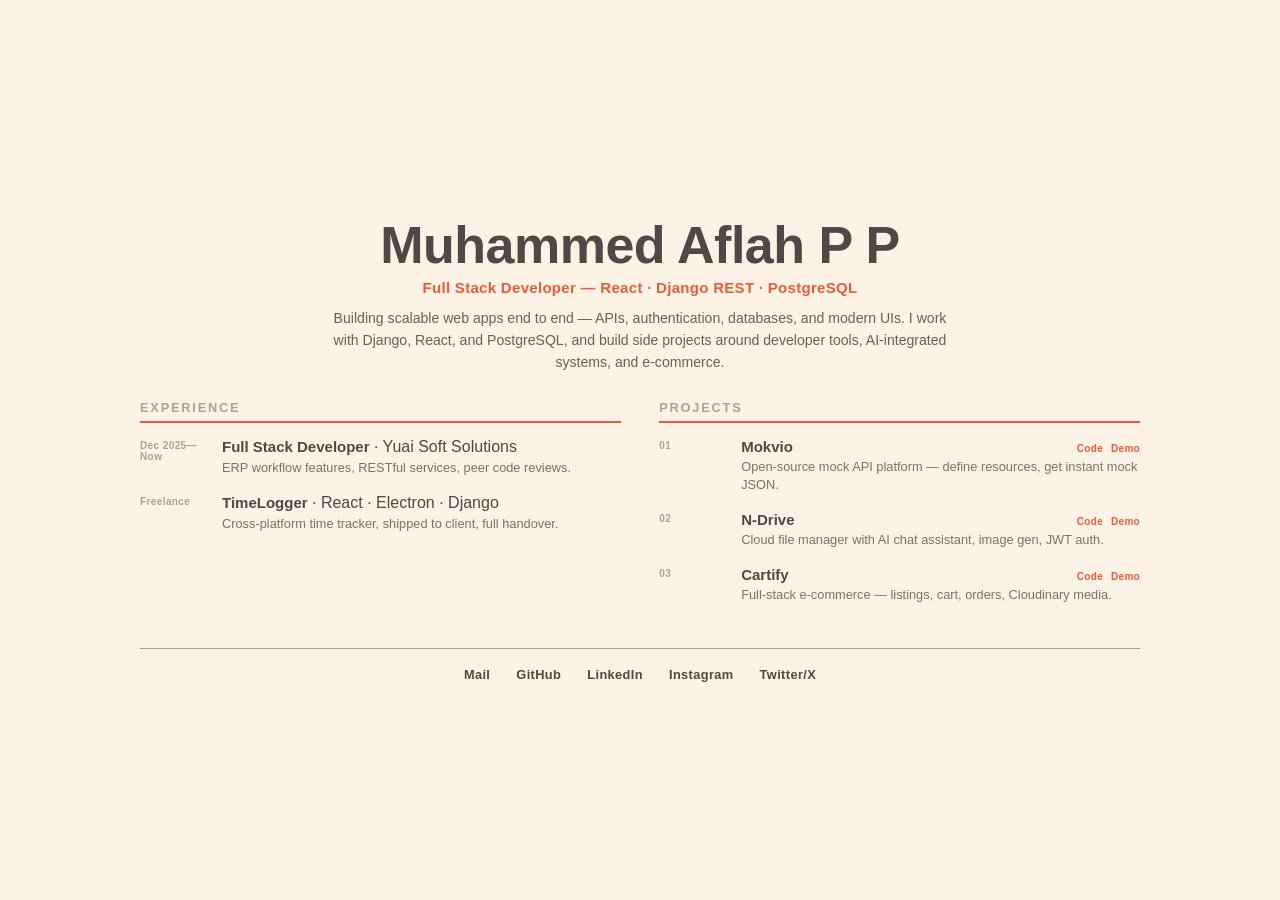
==== commit 13defe29: "refactor:Revise bio for enhanced clarity and detail Updated bio to improve clarity and detail." ====
--- a/index.html
+++ b/index.html
@@ -48,9 +48,7 @@
         <h1>Muhammed Aflah P P</h1>
         <p class="role">Full Stack Developer — React · Django REST · PostgreSQL</p>
         <p class="bio">
-          Build scalable web apps end to end — APIs, auth, DBs, UI. Ship ERP features at Yuai Soft
-          Solutions. Also build side projects: mock-API tooling, AI-integrated storage,
-          e-commerce.
+         Building scalable web apps end to end — APIs, authentication, databases, and modern UIs. I work with Django, React, and PostgreSQL, and build side projects around developer tools, AI-integrated systems, and e-commerce.
         </p>
       </header>
 
@@ -129,4 +127,4 @@
   <script src="port-folio.js"></script>
 </body>
 
-</html>+</html>
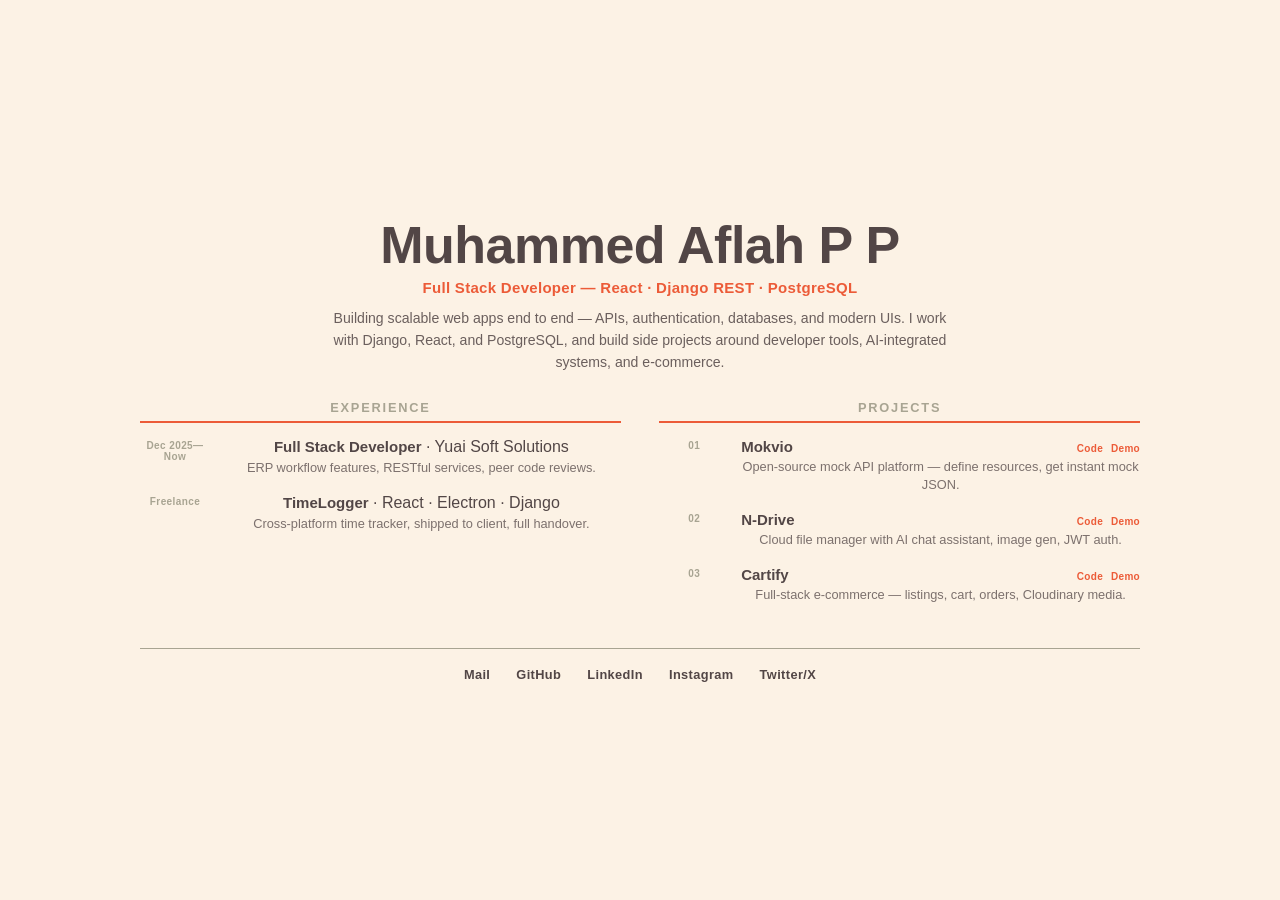
==== commit 32c6f3c9: "Add custom 404 page and update portfolio" ====
--- a/index.html
+++ b/index.html
@@ -2,44 +2,71 @@
 <html lang="en">
 
 <head>
+  <meta charset="UTF-8" />
+  <meta name="viewport" content="width=device-width, initial-scale=1.0" />
+  <meta name="theme-color" content="#150F0C" />
+  <title>Muhammed Aflah P P — Full Stack Developer | React, Django & PostgreSQL</title>
+  <meta name="description"
+    content="Muhammed Aflah P P is a Full Stack Developer specializing in React, Django REST Framework, PostgreSQL, ERP systems, scalable APIs, and modern web applications." />
+  <meta name="author" content="Muhammed Aflah P P" />
+  <meta name="robots" content="index,follow,max-image-preview:large,max-snippet:-1,max-video-preview:-1" />
+  <meta name="googlebot" content="index, follow" />
+  <link rel="canonical" href="https://aflah.site/" />
 
-  <head>
-    <meta charset="UTF-8" />
-    <meta name="viewport" content="width=device-width, initial-scale=1.0" />
-    <meta name="theme-color" content="#150F0C" />
-    <title>Muhammed Aflah P P — Full Stack Developer | React, Django & PostgreSQL</title>
-    <meta name="description"
-      content="Muhammed Aflah P P is a Full Stack Developer from Kerala specializing in React, Django REST Framework, PostgreSQL, ERP systems, scalable APIs, and modern web applications." />
-    <meta name="keywords"
-      content="Muhammed Aflah P P, Muhammed Aflah PP, Aflah PP, Full Stack Developer Kerala, React Developer, Django REST Framework Developer, PostgreSQL Developer, ERP Developer India, Yuai Soft Solutions, Mokvio" />
-    <meta name="author" content="Muhammed Aflah P P" />
-    <meta name="robots" content="index,follow,max-image-preview:large,max-snippet:-1,max-video-preview:-1" />
-    <meta name="googlebot" content="index, follow" />
-    <link rel="canonical" href="https://aflah-pp.github.io/" />
-    <meta property="og:type" content="profile" />
-    <meta property="og:title" content="Muhammed Aflah P P — Full Stack Developer" />
-    <meta property="og:description"
-      content="Full Stack Developer from Kerala, India. React · Django REST · PostgreSQL · ERP systems. Explore projects, experience, and skills." />
+  <meta property="og:type" content="profile" />
+  <meta property="og:title" content="Muhammed Aflah P P — Full Stack Developer" />
+  <meta property="og:description"
+    content="Full Stack Developer specializing in React, Django REST Framework, PostgreSQL, ERP systems, scalable APIs, and modern web applications." />
+  <meta property="og:url" content="https://aflah.site/" />
+  <meta property="og:image" content="https://aflah.site/assets/og-cover.png" />
+  <meta property="og:image:width" content="1200" />
+  <meta property="og:image:height" content="630" />
+  <meta property="og:site_name" content="Muhammed Aflah P P — Portfolio" />
+  <meta property="og:locale" content="en_IN" />
+  <meta property="profile:first_name" content="Muhammed" />
+  <meta property="profile:last_name" content="Aflah P P" />
 
-    <meta property="og:url" content="https://aflah-pp.github.io/" />
-    <meta property="og:image" content="https://aflah-pp.github.io/assets/og-cover.png" />
-    <meta property="og:site_name" content="Muhammed Aflah P P — Portfolio" />
+  <meta name="twitter:card" content="summary_large_image" />
+  <meta name="twitter:title" content="Muhammed Aflah P P — Full Stack Developer" />
+  <meta name="twitter:description"
+    content="Full Stack Developer specializing in React, Django REST Framework, PostgreSQL, ERP systems, and modern web applications." />
+  <meta name="twitter:image" content="https://aflah.site/assets/og-cover.png" />
 
-    <meta property="og:locale" content="en_IN" />
+  <meta name="google-site-verification" content="y0-KPinH70qI8zg13ubXZrVIHMxC3utT3kFhHfvbZPQ" />
+  <link rel="icon" type="image/png" href="./assets/favicon.png" />
+  <link rel="apple-touch-icon" href="./assets/apple-touch-icon.png" />
+  <link rel="stylesheet" href="port-folio.css" />
 
-    <meta property="profile:first_name" content="Muhammed" />
-    <meta property="profile:last_name" content="Aflah P P" />
-    <meta name="twitter:card" content="summary_large_image" />
-    <meta name="twitter:title" content="Muhammed Aflah P P — Full Stack Developer" />
-    <meta name="twitter:description"
-      content="Full Stack Developer from Kerala, India. React · Django REST · PostgreSQL · ERP systems." />
-
-    <meta name="twitter:image" content="https://aflah-pp.github.io/assets/og-cover.png" />
-    <meta name="google-site-verification" content="y0-KPinH70qI8zg13ubXZrVIHMxC3utT3kFhHfvbZPQ" />
-    <link rel="icon" type="image/png" href="./assets/favicon.png" />
-    <link rel="apple-touch-icon" href="./assets/apple-touch-icon.png" />
-    <link rel="stylesheet" href="port-folio.css" />
-  </head>
+  <script type="application/ld+json">
+  {
+    "@context": "https://schema.org",
+    "@type": "Person",
+    "name": "Muhammed Aflah P P",
+    "jobTitle": "Full Stack Developer",
+    "url": "https://aflah.site/",
+    "image": "https://aflah.site/assets/og-cover.png",
+    "email": "mailto:aflahpp777@gmail.com",
+    "sameAs": [
+      "https://github.com/aflah-pp",
+      "https://www.linkedin.com/in/muhammed-aflahpp/",
+      "https://www.instagram.com/afl_4h/",
+      "https://x.com/aflah_x7"
+    ],
+    "knowsAbout": [
+      "React",
+      "JavaScript",
+      "Django",
+      "Django REST Framework",
+      "Python",
+      "PostgreSQL",
+      "REST APIs",
+      "Full Stack Development",
+      "ERP Systems",
+      "Web Application Development"
+    ]
+  }
+  </script>
+</head>
 
 <body>
   <div class="stage">
@@ -48,83 +75,85 @@
         <h1>Muhammed Aflah P P</h1>
         <p class="role">Full Stack Developer — React · Django REST · PostgreSQL</p>
         <p class="bio">
-         Building scalable web apps end to end — APIs, authentication, databases, and modern UIs. I work with Django, React, and PostgreSQL, and build side projects around developer tools, AI-integrated systems, and e-commerce.
+          Building scalable web apps end to end — APIs, authentication, databases, and modern UIs. I work with Django, React, and PostgreSQL, and build side projects around developer tools, AI-integrated systems, and e-commerce.
         </p>
       </header>
 
-      <div class="grid">
-        <section class="col">
-          <h2>Experience</h2>
-          <div class="row">
-            <span class="tag">Dec 2025—Now</span>
-            <div>
-              <strong>Full Stack Developer</strong> · Yuai Soft Solutions
-              <p>ERP workflow features, RESTful services, peer code reviews.</p>
+      <main>
+        <div class="grid">
+          <section class="col" aria-labelledby="experience-heading">
+            <h2 id="experience-heading">Experience</h2>
+            <div class="row">
+              <span class="tag">Dec 2025—Now</span>
+              <div>
+                <strong>Full Stack Developer</strong> · Yuai Soft Solutions
+                <p>ERP workflow features, RESTful services, peer code reviews.</p>
+              </div>
             </div>
-          </div>
-          <div class="row">
-            <span class="tag">Freelance</span>
-            <div>
-              <strong>TimeLogger</strong> · React · Electron · Django
-              <p>Cross-platform time tracker, shipped to client, full handover.</p>
+            <div class="row">
+              <span class="tag">Freelance</span>
+              <div>
+                <strong>TimeLogger</strong> · React · Electron · Django
+                <p>Cross-platform time tracker, shipped to client, full handover.</p>
+              </div>
             </div>
-          </div>
-        </section>
+          </section>
 
-        <section class="col">
-          <h2>Projects</h2>
-          <div class="row">
-            <span class="tag">01</span>
-            <div>
-              <div class="proj-head">
-                <strong>Mokvio</strong>
-                <span class="links">
-                  <a href="https://github.com/aflah-pp/Mokvio" target="_blank">Code</a>
-                  <a href="https://mokvio.netlify.app/" target="_blank">Demo</a>
-                </span>
+          <section class="col" aria-labelledby="projects-heading">
+            <h2 id="projects-heading">Projects</h2>
+            <article class="row">
+              <span class="tag">01</span>
+              <div>
+                <div class="proj-head">
+                  <strong>Mokvio</strong>
+                  <span class="links">
+                    <a href="https://github.com/aflah-pp/Mokvio" target="_blank" rel="noopener">Code</a>
+                    <a href="https://mokvio.netlify.app/" target="_blank" rel="noopener">Demo</a>
+                  </span>
+                </div>
+                <p>Open-source mock API platform — define resources, get instant mock JSON.</p>
               </div>
-              <p>Open-source mock API platform — define resources, get instant mock JSON.</p>
-            </div>
-          </div>
-          <div class="row">
-            <span class="tag">02</span>
-            <div>
-              <div class="proj-head">
-                <strong>N-Drive</strong>
-                <span class="links">
-                  <a href="https://github.com/aflah-pp/N-Drive" target="_blank">Code</a>
-                  <a href="https://n-drive-app.netlify.app/" target="_blank">Demo</a>
-                </span>
+            </article>
+            <article class="row">
+              <span class="tag">02</span>
+              <div>
+                <div class="proj-head">
+                  <strong>N-Drive</strong>
+                  <span class="links">
+                    <a href="https://github.com/aflah-pp/N-Drive" target="_blank" rel="noopener">Code</a>
+                    <a href="https://n-drive-app.netlify.app/" target="_blank" rel="noopener">Demo</a>
+                  </span>
+                </div>
+                <p>Cloud file manager with AI chat assistant, image gen, JWT auth.</p>
               </div>
-              <p>Cloud file manager with AI chat assistant, image gen, JWT auth.</p>
-            </div>
-          </div>
-          <div class="row">
-            <span class="tag">03</span>
-            <div>
-              <div class="proj-head">
-                <strong>Cartify</strong>
-                <span class="links">
-                  <a href="https://github.com/aflah-pp/Cartify" target="_blank">Code</a>
-                  <a href="https://app-cartify.netlify.app/" target="_blank">Demo</a>
-                </span>
+            </article>
+            <article class="row">
+              <span class="tag">03</span>
+              <div>
+                <div class="proj-head">
+                  <strong>Cartify</strong>
+                  <span class="links">
+                    <a href="https://github.com/aflah-pp/Cartify" target="_blank" rel="noopener">Code</a>
+                    <a href="https://app-cartify.netlify.app/" target="_blank" rel="noopener">Demo</a>
+                  </span>
+                </div>
+                <p>Full-stack e-commerce — listings, cart, orders, Cloudinary media.</p>
               </div>
-              <p>Full-stack e-commerce — listings, cart, orders, Cloudinary media.</p>
-            </div>
-          </div>
-        </section>
-      </div>
+            </article>
+          </section>
+        </div>
+      </main>
 
       <footer>
         <a href="mailto:aflahpp777@gmail.com">Mail</a>
-        <a href="https://github.com/aflah-pp" target="_blank">GitHub</a>
-        <a href="https://www.linkedin.com/in/muhammed-aflahpp/" target="_blank">LinkedIn</a>
-        <a href="https://www.instagram.com/afl_4h/" target="_blank">Instagram</a>
-        <a href="https://x.com/aflah_x7" target="_blank">Twitter/X</a>
+        <a href="https://github.com/aflah-pp" target="_blank" rel="noopener">GitHub</a>
+        <a href="https://www.linkedin.com/in/muhammed-aflahpp/" target="_blank" rel="noopener">LinkedIn</a>
+        <a href="https://www.instagram.com/afl_4h/" target="_blank" rel="noopener">Instagram</a>
+        <a href="https://x.com/aflah_x7" target="_blank" rel="noopener">Twitter/X</a>
       </footer>
     </div>
   </div>
   <script src="port-folio.js"></script>
 </body>
 
-</html>
+</html>
--- a/port-folio.css
+++ b/port-folio.css
@@ -144,6 +144,35 @@
   color: var(--c4);
 }
 
+.stage {
+  flex-direction: column;
+  text-align: center;
+  gap: 18px;
+}
+.code404 {
+  font-size: clamp(60px, 10vw, 120px);
+  font-weight: 800;
+  color: var(--c4);
+  line-height: 1;
+}
+.msg404 {
+  font-size: clamp(14px, 1.4vw, 17px);
+  opacity: 0.8;
+  max-width: 440px;
+}
+.home-link {
+  margin-top: 10px;
+  font-size: 13px;
+  font-weight: 700;
+  color: var(--c4);
+  text-decoration: none;
+  border-bottom: 1px solid var(--c4);
+  padding-bottom: 2px;
+}
+.home-link:hover {
+  opacity: 0.7;
+}
+
 @media (max-width: 640px) {
   .grid {
     grid-template-columns: 1fr;
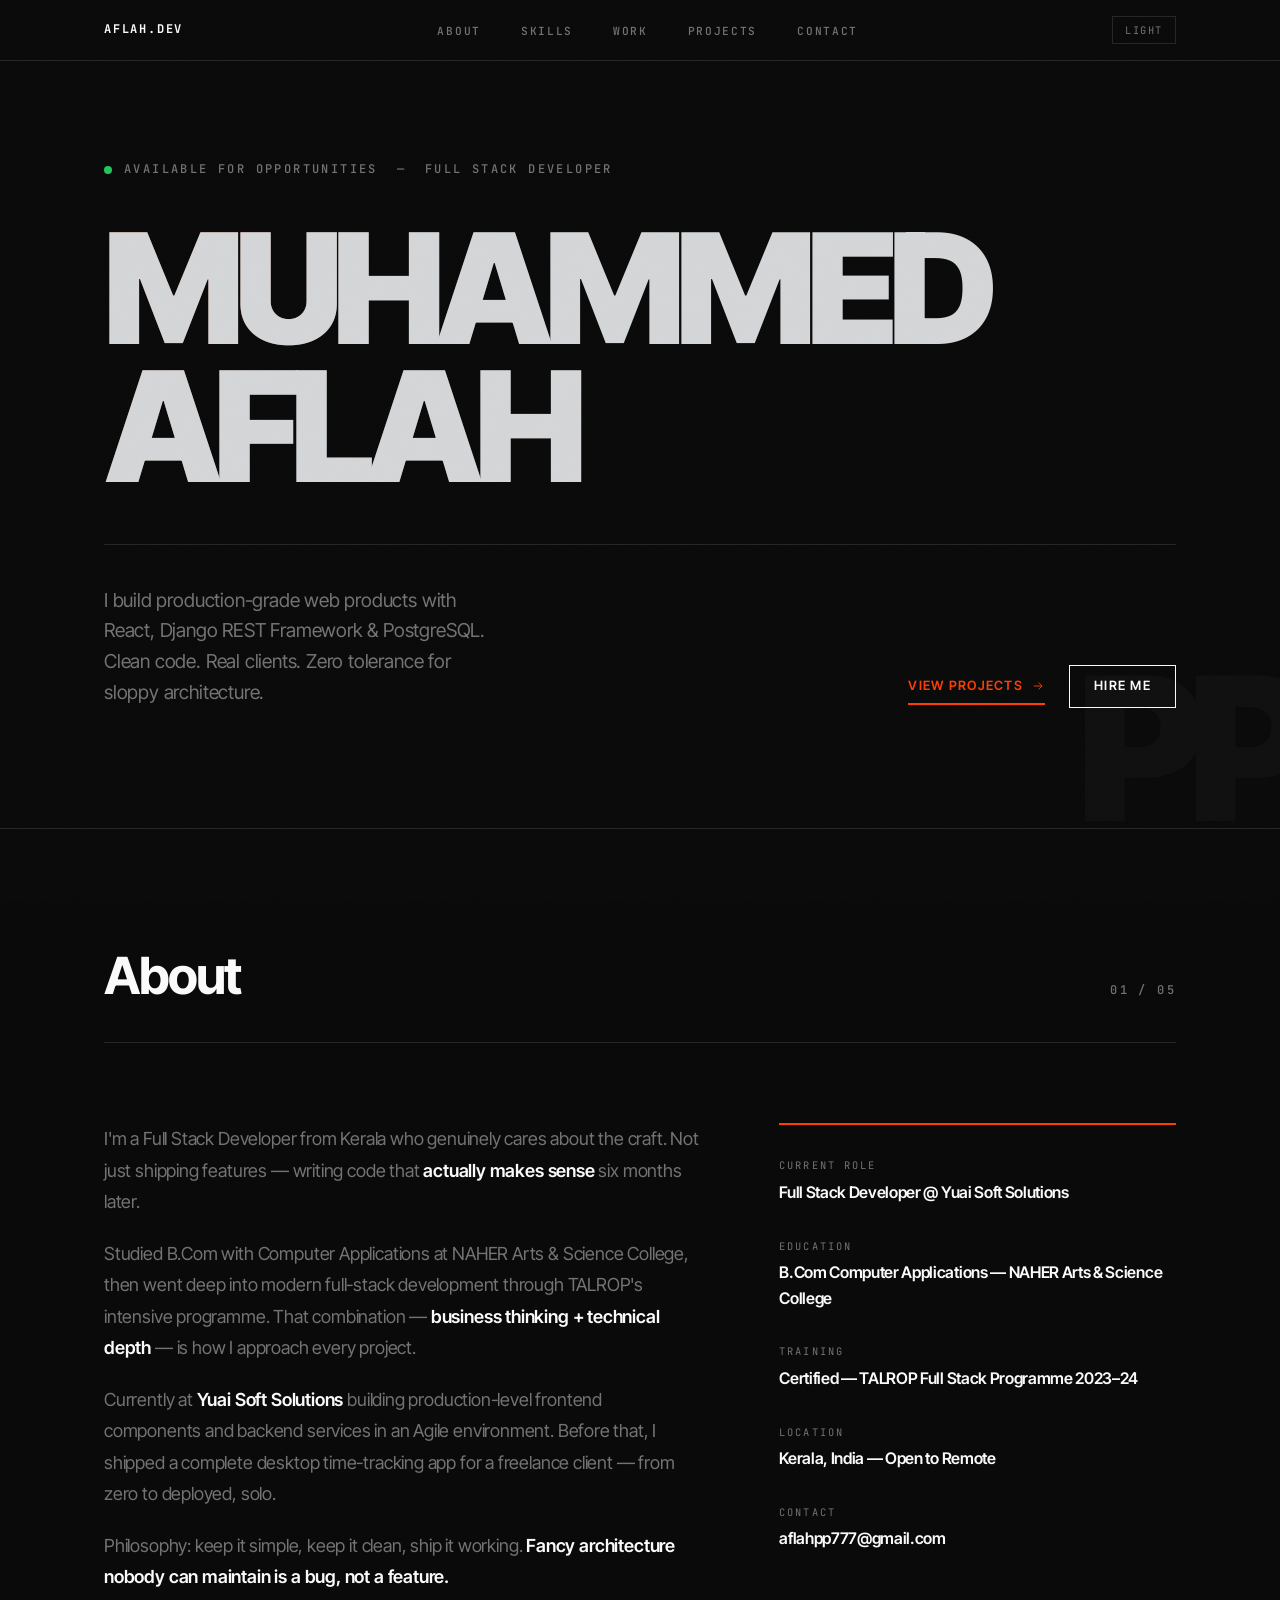
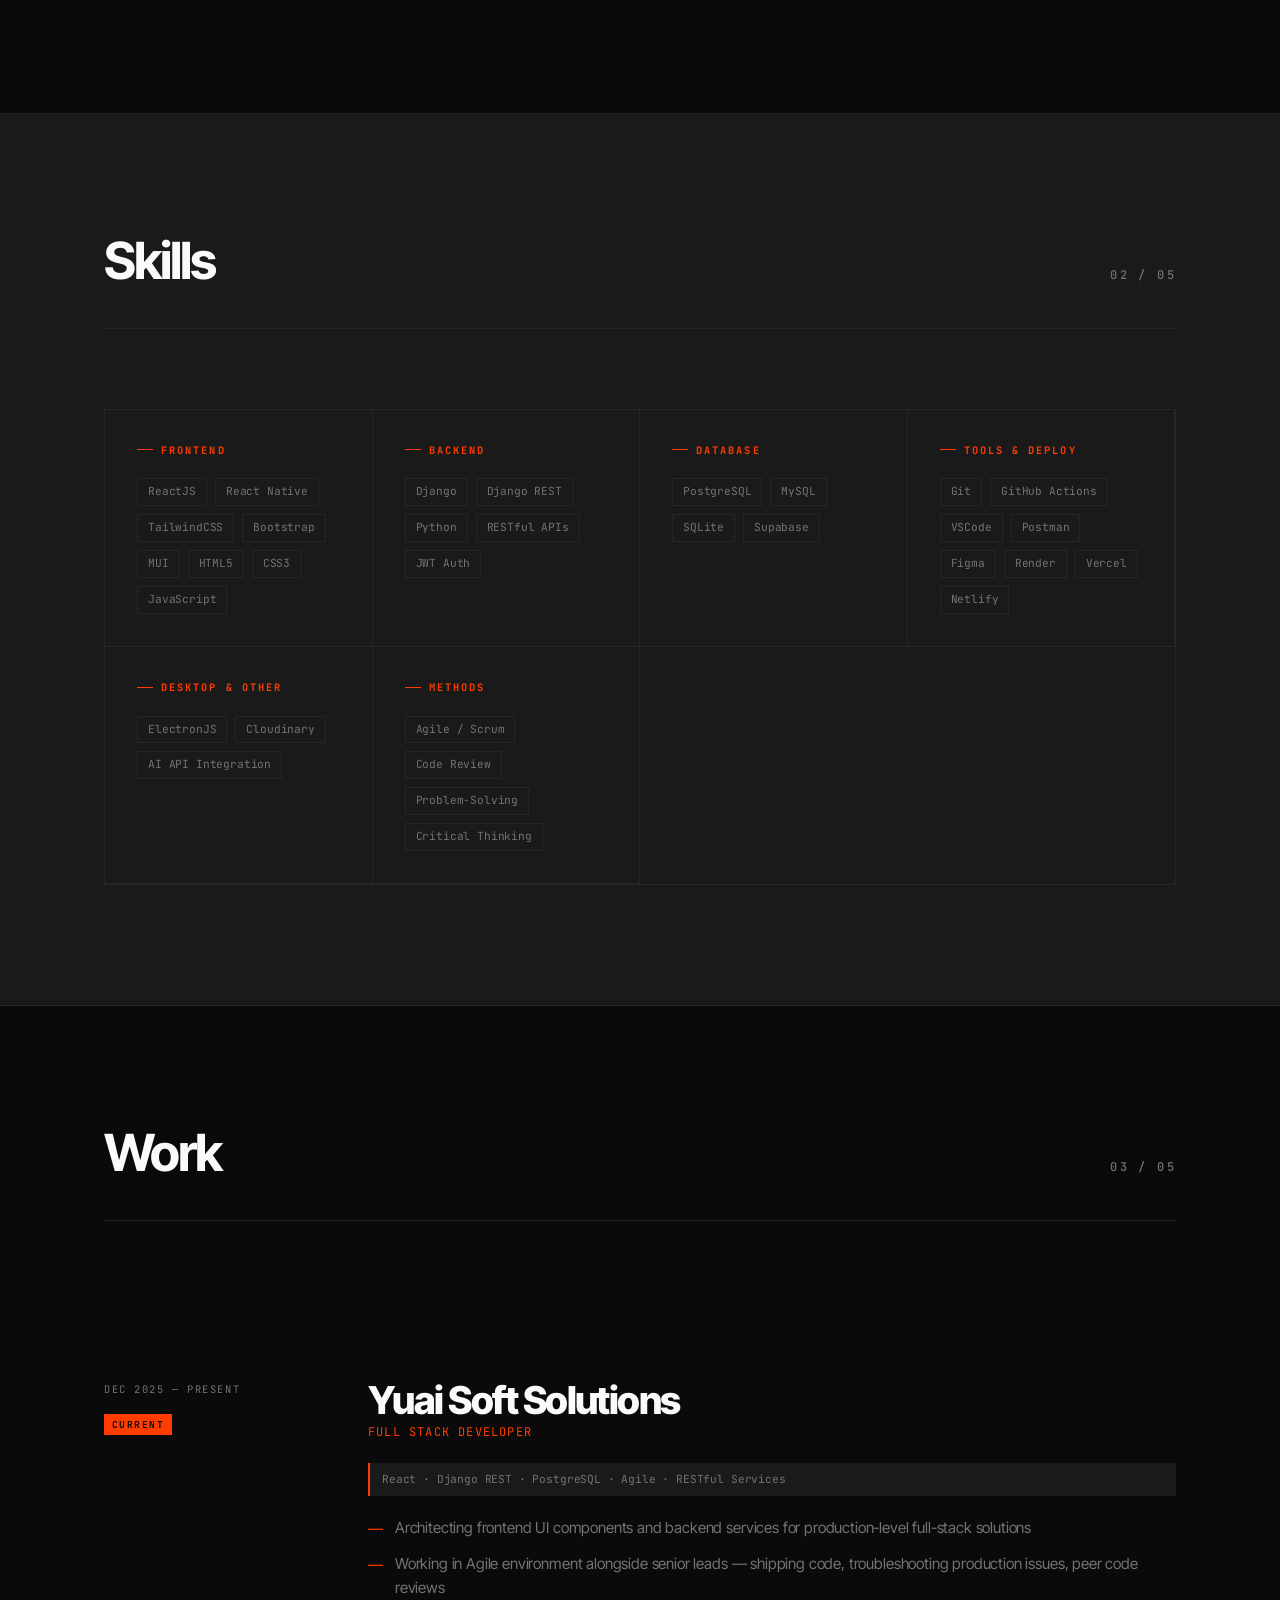
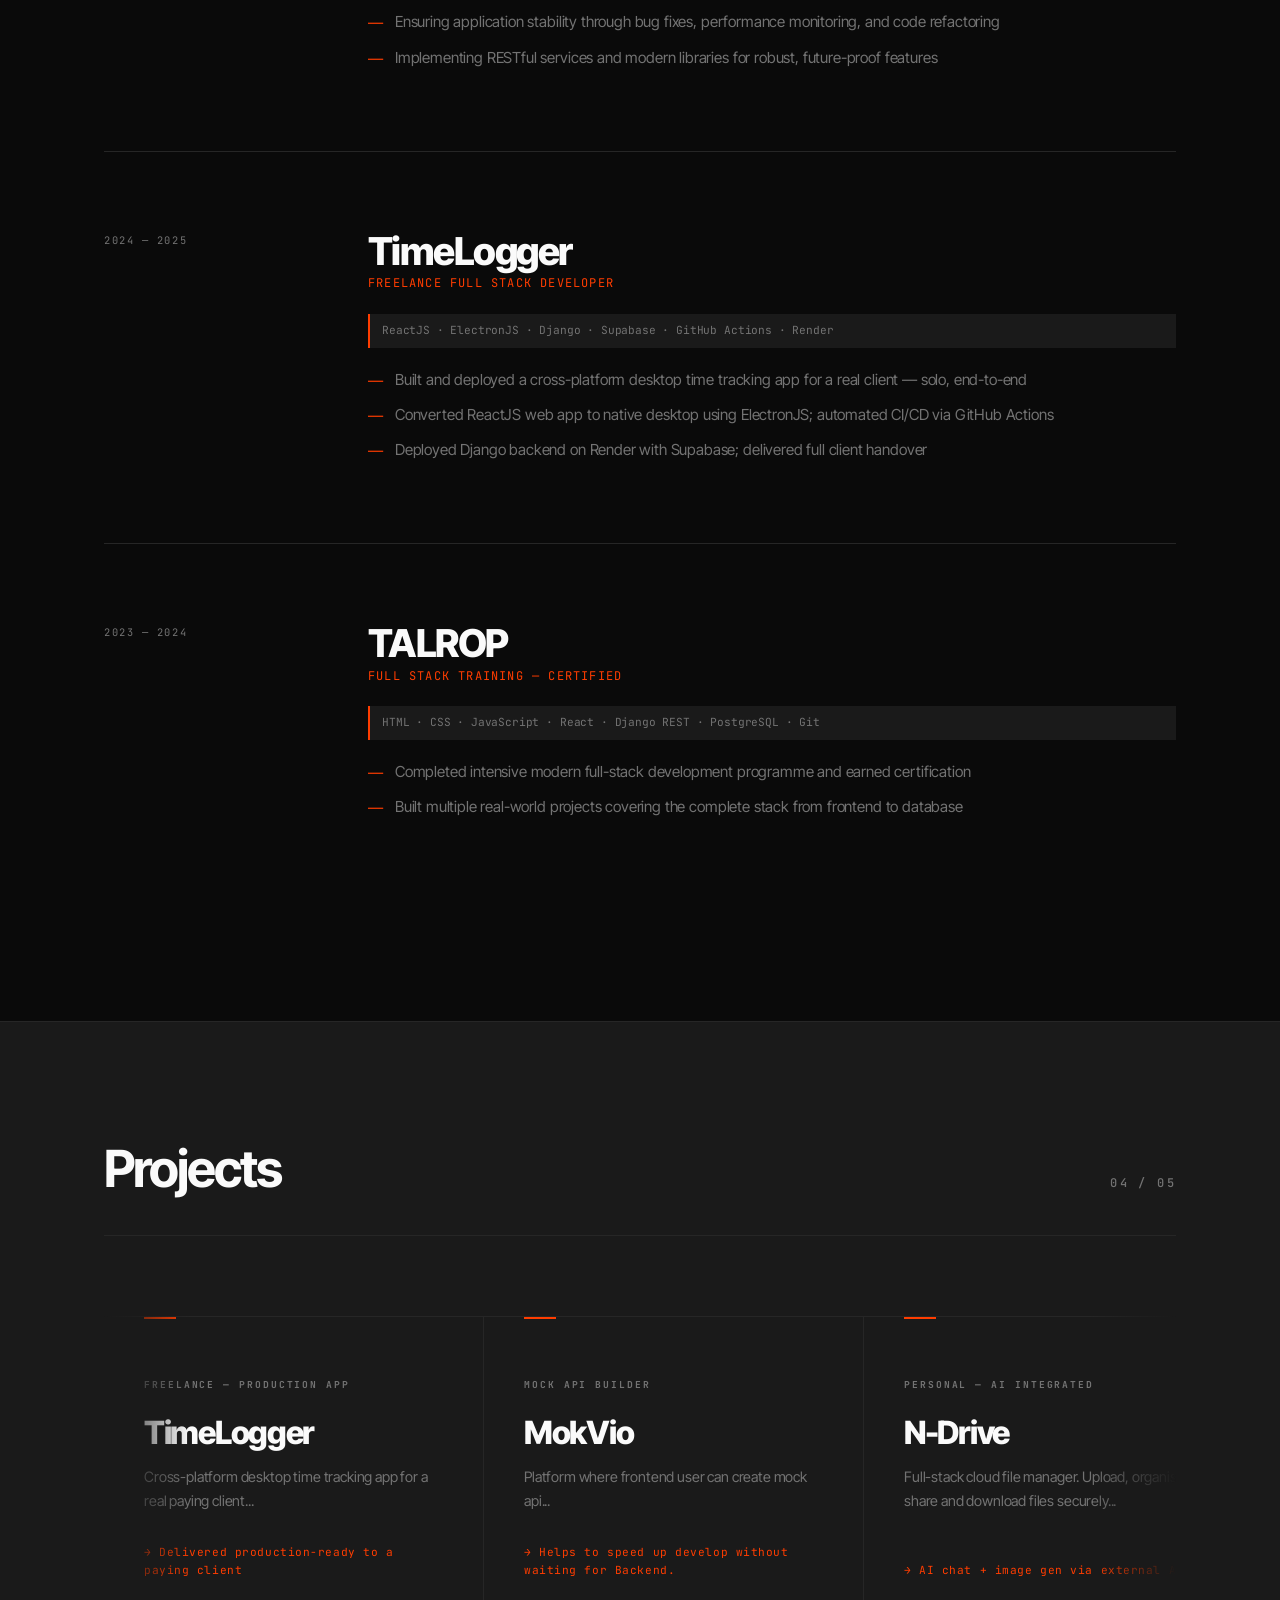
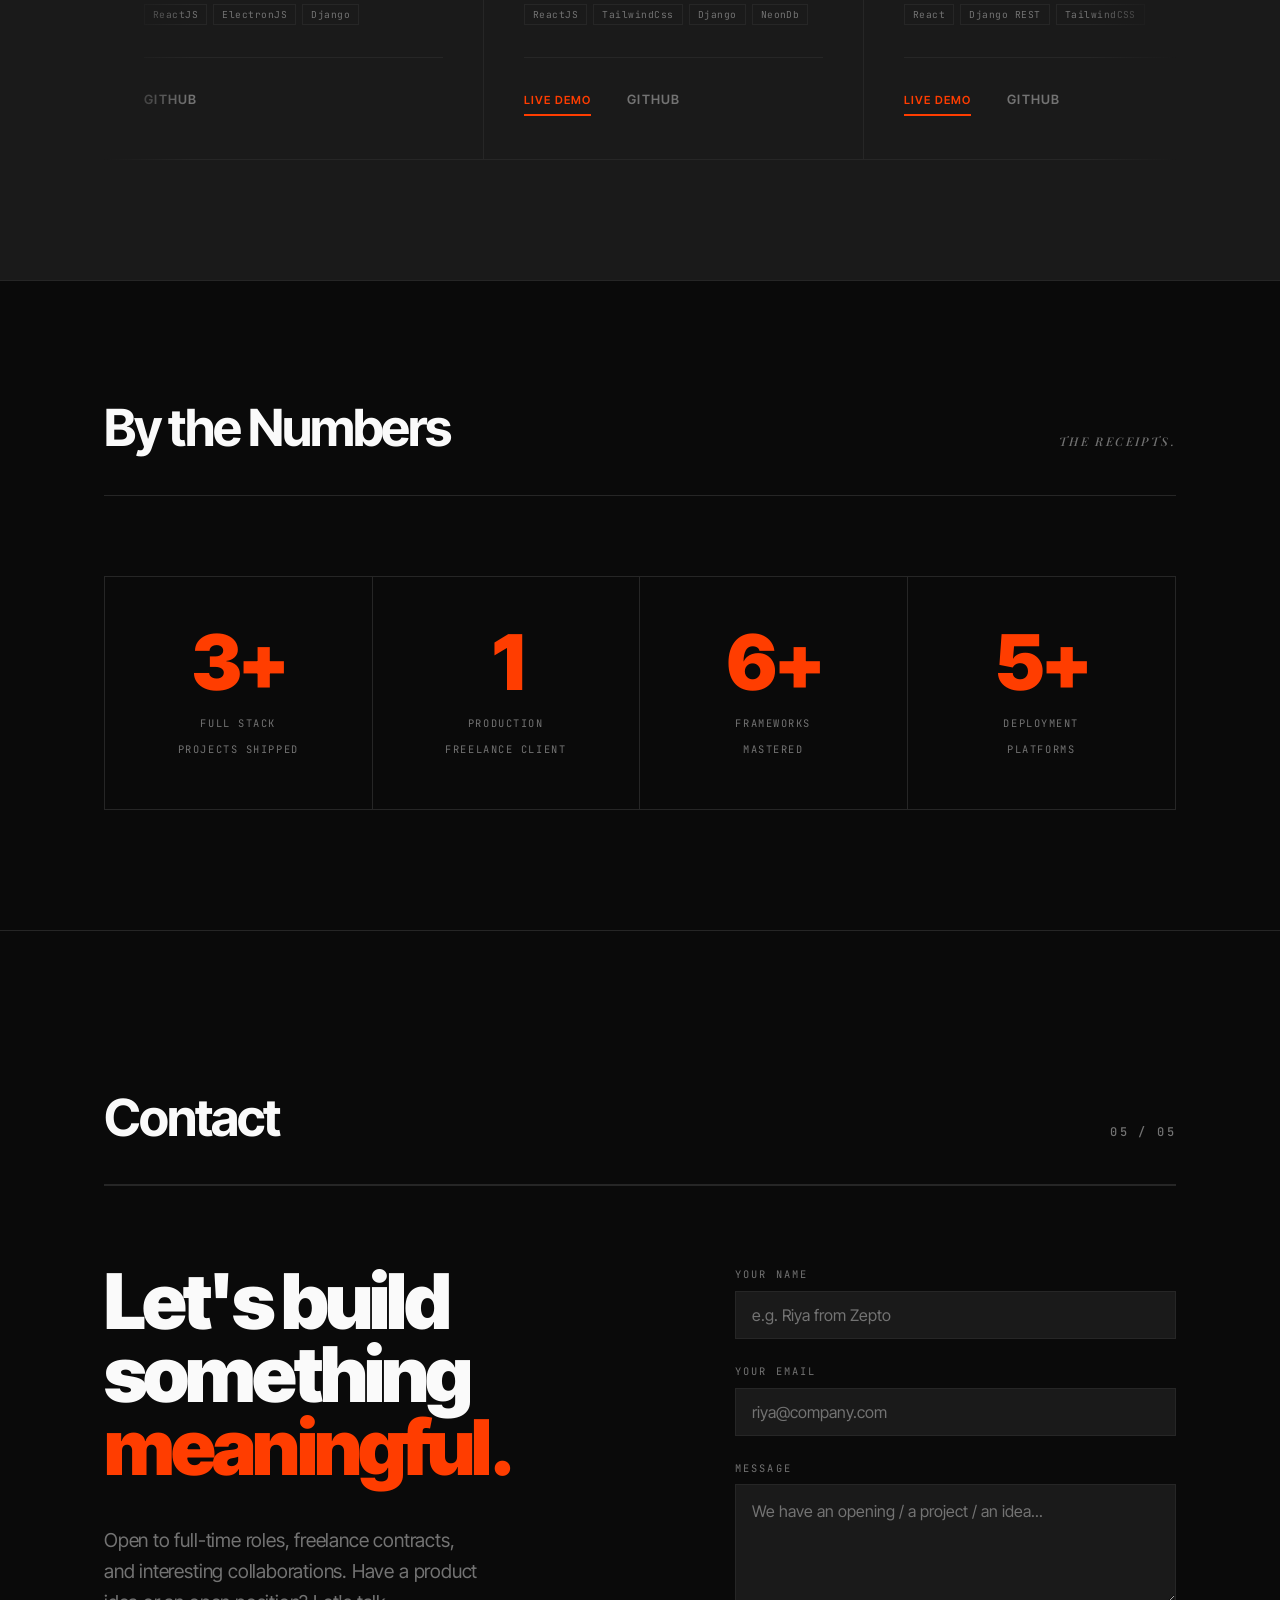
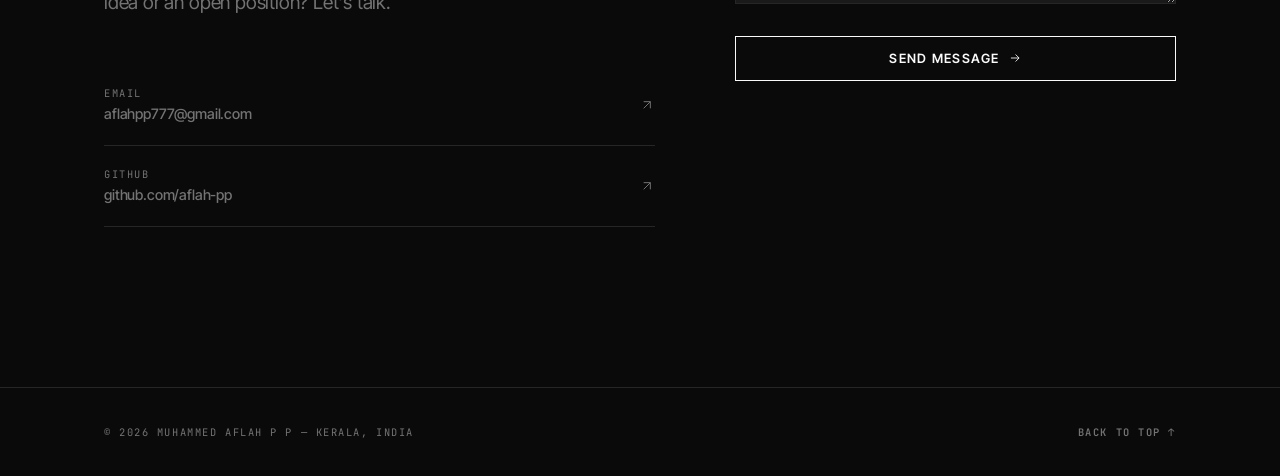
==== commit 7d6ce5c7: "Rename portfolio.html to index.html" ====
--- a/index.html
+++ b/index.html
@@ -1,159 +1,697 @@
 <!doctype html>
-<html lang="en">
-
-<head>
-  <meta charset="UTF-8" />
-  <meta name="viewport" content="width=device-width, initial-scale=1.0" />
-  <meta name="theme-color" content="#150F0C" />
-  <title>Muhammed Aflah P P — Full Stack Developer | React, Django & PostgreSQL</title>
-  <meta name="description"
-    content="Muhammed Aflah P P is a Full Stack Developer specializing in React, Django REST Framework, PostgreSQL, ERP systems, scalable APIs, and modern web applications." />
-  <meta name="author" content="Muhammed Aflah P P" />
-  <meta name="robots" content="index,follow,max-image-preview:large,max-snippet:-1,max-video-preview:-1" />
-  <meta name="googlebot" content="index, follow" />
-  <link rel="canonical" href="https://aflah.site/" />
-
-  <meta property="og:type" content="profile" />
-  <meta property="og:title" content="Muhammed Aflah P P — Full Stack Developer" />
-  <meta property="og:description"
-    content="Full Stack Developer specializing in React, Django REST Framework, PostgreSQL, ERP systems, scalable APIs, and modern web applications." />
-  <meta property="og:url" content="https://aflah.site/" />
-  <meta property="og:image" content="https://aflah.site/assets/og-cover.png" />
-  <meta property="og:image:width" content="1200" />
-  <meta property="og:image:height" content="630" />
-  <meta property="og:site_name" content="Muhammed Aflah P P — Portfolio" />
-  <meta property="og:locale" content="en_IN" />
-  <meta property="profile:first_name" content="Muhammed" />
-  <meta property="profile:last_name" content="Aflah P P" />
-
-  <meta name="twitter:card" content="summary_large_image" />
-  <meta name="twitter:title" content="Muhammed Aflah P P — Full Stack Developer" />
-  <meta name="twitter:description"
-    content="Full Stack Developer specializing in React, Django REST Framework, PostgreSQL, ERP systems, and modern web applications." />
-  <meta name="twitter:image" content="https://aflah.site/assets/og-cover.png" />
-
-  <meta name="google-site-verification" content="y0-KPinH70qI8zg13ubXZrVIHMxC3utT3kFhHfvbZPQ" />
-  <link rel="icon" type="image/png" href="./assets/favicon.png" />
-  <link rel="apple-touch-icon" href="./assets/apple-touch-icon.png" />
-  <link rel="stylesheet" href="port-folio.css" />
-
-  <script type="application/ld+json">
-  {
-    "@context": "https://schema.org",
-    "@type": "Person",
-    "name": "Muhammed Aflah P P",
-    "jobTitle": "Full Stack Developer",
-    "url": "https://aflah.site/",
-    "image": "https://aflah.site/assets/og-cover.png",
-    "email": "mailto:aflahpp777@gmail.com",
-    "sameAs": [
-      "https://github.com/aflah-pp",
-      "https://www.linkedin.com/in/muhammed-aflahpp/",
-      "https://www.instagram.com/afl_4h/",
-      "https://x.com/aflah_x7"
-    ],
-    "knowsAbout": [
-      "React",
-      "JavaScript",
-      "Django",
-      "Django REST Framework",
-      "Python",
-      "PostgreSQL",
-      "REST APIs",
-      "Full Stack Development",
-      "ERP Systems",
-      "Web Application Development"
-    ]
-  }
-  </script>
-</head>
-
-<body>
-  <div class="stage">
-    <div class="page" id="page">
-      <header class="hero">
-        <h1>Muhammed Aflah P P</h1>
-        <p class="role">Full Stack Developer — React · Django REST · PostgreSQL</p>
-        <p class="bio">
-          Building scalable web apps end to end — APIs, authentication, databases, and modern UIs. I work with Django, React, and PostgreSQL, and build side projects around developer tools, AI-integrated systems, and e-commerce.
-        </p>
-      </header>
-
-      <main>
-        <div class="grid">
-          <section class="col" aria-labelledby="experience-heading">
-            <h2 id="experience-heading">Experience</h2>
-            <div class="row">
-              <span class="tag">Dec 2025—Now</span>
-              <div>
-                <strong>Full Stack Developer</strong> · Yuai Soft Solutions
-                <p>ERP workflow features, RESTful services, peer code reviews.</p>
-              </div>
-            </div>
-            <div class="row">
-              <span class="tag">Freelance</span>
-              <div>
-                <strong>TimeLogger</strong> · React · Electron · Django
-                <p>Cross-platform time tracker, shipped to client, full handover.</p>
-              </div>
-            </div>
-          </section>
-
-          <section class="col" aria-labelledby="projects-heading">
-            <h2 id="projects-heading">Projects</h2>
-            <article class="row">
-              <span class="tag">01</span>
-              <div>
-                <div class="proj-head">
-                  <strong>Mokvio</strong>
-                  <span class="links">
-                    <a href="https://github.com/aflah-pp/Mokvio" target="_blank" rel="noopener">Code</a>
-                    <a href="https://mokvio.netlify.app/" target="_blank" rel="noopener">Demo</a>
-                  </span>
-                </div>
-                <p>Open-source mock API platform — define resources, get instant mock JSON.</p>
-              </div>
-            </article>
-            <article class="row">
-              <span class="tag">02</span>
-              <div>
-                <div class="proj-head">
-                  <strong>N-Drive</strong>
-                  <span class="links">
-                    <a href="https://github.com/aflah-pp/N-Drive" target="_blank" rel="noopener">Code</a>
-                    <a href="https://n-drive-app.netlify.app/" target="_blank" rel="noopener">Demo</a>
-                  </span>
-                </div>
-                <p>Cloud file manager with AI chat assistant, image gen, JWT auth.</p>
-              </div>
-            </article>
-            <article class="row">
-              <span class="tag">03</span>
-              <div>
-                <div class="proj-head">
-                  <strong>Cartify</strong>
-                  <span class="links">
-                    <a href="https://github.com/aflah-pp/Cartify" target="_blank" rel="noopener">Code</a>
-                    <a href="https://app-cartify.netlify.app/" target="_blank" rel="noopener">Demo</a>
-                  </span>
-                </div>
-                <p>Full-stack e-commerce — listings, cart, orders, Cloudinary media.</p>
-              </div>
-            </article>
-          </section>
-        </div>
-      </main>
-
-      <footer>
-        <a href="mailto:aflahpp777@gmail.com">Mail</a>
-        <a href="https://github.com/aflah-pp" target="_blank" rel="noopener">GitHub</a>
-        <a href="https://www.linkedin.com/in/muhammed-aflahpp/" target="_blank" rel="noopener">LinkedIn</a>
-        <a href="https://www.instagram.com/afl_4h/" target="_blank" rel="noopener">Instagram</a>
-        <a href="https://x.com/aflah_x7" target="_blank" rel="noopener">Twitter/X</a>
-      </footer>
+<html lang="en" data-theme="dark">
+  <head>
+    <meta charset="UTF-8" />
+    <meta name="viewport" content="width=device-width, initial-scale=1.0" />
+    <meta name="theme-color" content="#150F0C" />
+    <title>Muhammed Aflah P P — Full Stack Developer | React, Django & PostgreSQL</title>
+    <meta
+      name="description"
+      content="Muhammed Aflah P P is a Full Stack Developer From Kannur - Kerala ,specializing in React, Django REST Framework, PostgreSQL, ERP systems, scalable APIs, and modern web applications."
+    />
+    <meta name="author" content="Muhammed Aflah P P" />
+    <meta
+      name="robots"
+      content="index,follow,max-image-preview:large,max-snippet:-1,max-video-preview:-1"
+    />
+    <meta name="googlebot" content="index, follow" />
+    <link rel="canonical" href="https://aflah-pp.github.io/" />
+
+    <meta property="og:type" content="profile" />
+    <meta property="og:title" content="Muhammed Aflah P P — Full Stack Developer" />
+    <meta
+      property="og:description"
+      content="Full Stack Developer specializing in React, Django REST Framework, PostgreSQL, ERP systems, scalable APIs, and modern web applications."
+    />
+    <meta property="og:url" content="https://aflah-pp.github.io/" />
+    <meta property="og:image" content="https://aflah-pp.github.io/assets/og-cover.png" />
+    <meta property="og:image:width" content="1200" />
+    <meta property="og:image:height" content="630" />
+    <meta property="og:site_name" content="Muhammed Aflah P P — Portfolio" />
+    <meta property="og:locale" content="en_IN" />
+    <meta property="profile:first_name" content="Muhammed" />
+    <meta property="profile:last_name" content="Aflah P P" />
+
+    <meta name="twitter:card" content="summary_large_image" />
+    <meta name="twitter:title" content="Muhammed Aflah P P — Full Stack Developer" />
+    <meta
+      name="twitter:description"
+      content="Full Stack Developer specializing in React, Django REST Framework, PostgreSQL, ERP systems, and modern web applications."
+    />
+    <meta name="twitter:image" content="https://aflah-pp.github.io/assets/og-cover.png" />
+
+    <link rel="icon" type="image/png" href="./assets/favicon.png" />
+    <link rel="apple-touch-icon" href="./assets/apple-touch-icon.png" />
+
+    <link rel="preconnect" href="https://fonts.googleapis.com" />
+    <link rel="preconnect" href="https://fonts.gstatic.com" crossorigin />
+    <link
+      href="https://fonts.googleapis.com/css2?family=Inter+Tight:ital,wght@0,300;0,400;0,500;0,600;0,700;0,800;0,900;1,700&family=Playfair+Display:ital@1&family=JetBrains+Mono:wght@400;500;700&display=swap"
+      rel="stylesheet"
+    />
+    <link rel="stylesheet" href="portfolio.css" />
+
+    <script type="application/ld+json">
+      {
+        "@context": "https://schema.org",
+        "@type": "Person",
+        "name": "Muhammed Aflah P P",
+        "jobTitle": "Full Stack Developer",
+        "url": "https://aflah-pp.github.io/",
+        "image": "https://aflah-pp.github.io/assets/og-cover.png",
+        "email": "mailto:aflahpp777@gmail.com",
+        "sameAs": [
+          "https://github.com/aflah-pp",
+          "https://www.linkedin.com/in/muhammed-aflahpp/",
+          "https://www.instagram.com/afl_4h/",
+          "https://x.com/aflah_x7"
+        ],
+        "knowsAbout": [
+          "React",
+          "JavaScript",
+          "Django",
+          "Django REST Framework",
+          "Python",
+          "PostgreSQL",
+          "REST APIs",
+          "Full Stack Development",
+          "ERP Systems",
+          "Web Application Development"
+        ]
+      }
+    </script>
+  </head>
+  <body>
+    <nav id="nav">
+      <div class="container">
+        <div class="nav-inner">
+          <a href="#hero" class="nav-logo">AFLAH.DEV</a>
+          <ul class="nav-links" id="navLinks">
+            <li><a href="#about">About</a></li>
+            <li><a href="#skills">Skills</a></li>
+            <li><a href="#experience">Work</a></li>
+            <li><a href="#projects">Projects</a></li>
+            <li><a href="#contact">Contact</a></li>
+          </ul>
+          <div class="nav-right">
+            <button class="theme-btn" id="themeBtn">Light</button>
+            <button class="hamburger" id="hamburger" aria-label="Menu">
+              <span></span><span></span><span></span>
+            </button>
+          </div>
+        </div>
+      </div>
+    </nav>
+
+    <div class="mobile-nav" id="mobileNav">
+      <a href="#about" onclick="closeMobile()">About</a>
+      <a href="#skills" onclick="closeMobile()">Skills</a>
+      <a href="#experience" onclick="closeMobile()">Work</a>
+      <a href="#projects" onclick="closeMobile()">Projects</a>
+      <a href="#contact" onclick="closeMobile()">Contact</a>
     </div>
-  </div>
-  <script src="port-folio.js"></script>
-</body>
-
-</html>+
+    <section id="hero">
+      <div class="container">
+        <div class="hero-eyebrow">
+          <div class="status-dot"></div>
+          <span class="label">Available for opportunities &nbsp;—&nbsp; Full Stack Developer</span>
+        </div>
+
+        <h1 class="hero-name">MUHAMMED<br />AFLAH</h1>
+
+        <div class="hero-meta">
+          <div class="hero-desc">
+            <p class="lead" style="max-width: 400px">
+              I build production-grade web products with React, Django REST Framework & PostgreSQL.
+              Clean code. Real clients. Zero tolerance for sloppy architecture.
+            </p>
+          </div>
+          <div class="hero-actions">
+            <a href="#projects" class="btn btn-primary">
+              View Projects
+              <svg
+                width="14"
+                height="14"
+                fill="none"
+                stroke="currentColor"
+                stroke-width="1.5"
+                viewBox="0 0 24 24"
+              >
+                <path d="M5 12h14M13 6l6 6-6 6" />
+              </svg>
+            </a>
+            <a href="#contact" class="btn btn-secondary">Hire Me</a>
+          </div>
+        </div>
+      </div>
+      <div class="hero-bg-text">PP</div>
+    </section>
+
+    <section id="about">
+      <div class="container">
+        <div class="section-header reveal">
+          <h2 class="h2">About</h2>
+          <span class="label">01 / 05</span>
+        </div>
+        <div class="about-grid">
+          <div class="about-body reveal">
+            <p>
+              I'm a Full Stack Developer from Kerala who genuinely cares about the craft. Not just
+              shipping features — writing code that
+              <strong>actually makes sense</strong> six months later.
+            </p>
+            <p>
+              Studied B.Com with Computer Applications at NAHER Arts & Science College, then went
+              deep into modern full-stack development through TALROP's intensive programme. That
+              combination —
+              <strong>business thinking + technical depth</strong> — is how I approach every
+              project.
+            </p>
+            <p>
+              Currently at <strong>Yuai Soft Solutions</strong> building production-level frontend
+              components and backend services in an Agile environment. Before that, I shipped a
+              complete desktop time-tracking app for a freelance client — from zero to deployed,
+              solo.
+            </p>
+            <p>
+              Philosophy: keep it simple, keep it clean, ship it working.
+              <strong>Fancy architecture nobody can maintain is a bug, not a feature.</strong>
+            </p>
+          </div>
+          <div class="about-sidebar reveal">
+            <div>
+              <div class="about-fact-label">Current Role</div>
+              <div class="about-fact-value">Full Stack Developer @ Yuai Soft Solutions</div>
+            </div>
+            <div>
+              <div class="about-fact-label">Education</div>
+              <div class="about-fact-value">
+                B.Com Computer Applications — NAHER Arts & Science College
+              </div>
+            </div>
+            <div>
+              <div class="about-fact-label">Training</div>
+              <div class="about-fact-value">Certified — TALROP Full Stack Programme 2023–24</div>
+            </div>
+            <div>
+              <div class="about-fact-label">Location</div>
+              <div class="about-fact-value">Kerala, India — Open to Remote</div>
+            </div>
+            <div>
+              <div class="about-fact-label">Contact</div>
+              <div class="about-fact-value">aflahpp777@gmail.com</div>
+            </div>
+          </div>
+        </div>
+      </div>
+    </section>
+
+    <section id="skills">
+      <div class="container">
+        <div class="section-header reveal">
+          <h2 class="h2">Skills</h2>
+          <span class="label">02 / 05</span>
+        </div>
+        <div class="skills-grid reveal">
+          <div class="skill-group">
+            <div class="skill-group-title">Frontend</div>
+            <div class="skill-tags">
+              <span class="skill-tag">ReactJS</span>
+              <span class="skill-tag">React Native</span>
+              <span class="skill-tag">TailwindCSS</span>
+              <span class="skill-tag">Bootstrap</span>
+              <span class="skill-tag">MUI</span>
+              <span class="skill-tag">HTML5</span>
+              <span class="skill-tag">CSS3</span>
+              <span class="skill-tag">JavaScript</span>
+            </div>
+          </div>
+          <div class="skill-group">
+            <div class="skill-group-title">Backend</div>
+            <div class="skill-tags">
+              <span class="skill-tag">Django</span>
+              <span class="skill-tag">Django REST</span>
+              <span class="skill-tag">Python</span>
+              <span class="skill-tag">RESTful APIs</span>
+              <span class="skill-tag">JWT Auth</span>
+            </div>
+          </div>
+          <div class="skill-group">
+            <div class="skill-group-title">Database</div>
+            <div class="skill-tags">
+              <span class="skill-tag">PostgreSQL</span>
+              <span class="skill-tag">MySQL</span>
+              <span class="skill-tag">SQLite</span>
+              <span class="skill-tag">Supabase</span>
+            </div>
+          </div>
+          <div class="skill-group">
+            <div class="skill-group-title">Tools & Deploy</div>
+            <div class="skill-tags">
+              <span class="skill-tag">Git</span>
+              <span class="skill-tag">GitHub Actions</span>
+              <span class="skill-tag">VSCode</span>
+              <span class="skill-tag">Postman</span>
+              <span class="skill-tag">Figma</span>
+              <span class="skill-tag">Render</span>
+              <span class="skill-tag">Vercel</span>
+              <span class="skill-tag">Netlify</span>
+            </div>
+          </div>
+          <div class="skill-group">
+            <div class="skill-group-title">Desktop & Other</div>
+            <div class="skill-tags">
+              <span class="skill-tag">ElectronJS</span>
+              <span class="skill-tag">Cloudinary</span>
+              <span class="skill-tag">AI API Integration</span>
+            </div>
+          </div>
+          <div class="skill-group">
+            <div class="skill-group-title">Methods</div>
+            <div class="skill-tags">
+              <span class="skill-tag">Agile / Scrum</span>
+              <span class="skill-tag">Code Review</span>
+              <span class="skill-tag">Problem-Solving</span>
+              <span class="skill-tag">Critical Thinking</span>
+            </div>
+          </div>
+        </div>
+      </div>
+    </section>
+
+    <section id="experience">
+      <div class="container">
+        <div class="section-header reveal">
+          <h2 class="h2">Work</h2>
+          <span class="label">03 / 05</span>
+        </div>
+
+        <div class="exp-item reveal">
+          <div class="exp-meta">
+            <div class="exp-date">Dec 2025 — Present</div>
+            <div class="exp-badge">Current</div>
+          </div>
+          <div class="exp-content">
+            <div class="exp-company">Yuai Soft Solutions</div>
+            <div class="exp-role">Full Stack Developer</div>
+            <div class="exp-stack">React · Django REST · PostgreSQL · Agile · RESTful Services</div>
+            <ul class="exp-list">
+              <li>
+                Architecting frontend UI components and backend services for production-level
+                full-stack solutions
+              </li>
+              <li>
+                Working in Agile environment alongside senior leads — shipping code, troubleshooting
+                production issues, peer code reviews
+              </li>
+              <li>
+                Ensuring application stability through bug fixes, performance monitoring, and code
+                refactoring
+              </li>
+              <li>
+                Implementing RESTful services and modern libraries for robust, future-proof features
+              </li>
+            </ul>
+          </div>
+        </div>
+
+        <div class="exp-item reveal">
+          <div class="exp-meta">
+            <div class="exp-date">2024 — 2025</div>
+          </div>
+          <div class="exp-content">
+            <div class="exp-company">TimeLogger</div>
+            <div class="exp-role">Freelance Full Stack Developer</div>
+            <div class="exp-stack">
+              ReactJS · ElectronJS · Django · Supabase · GitHub Actions · Render
+            </div>
+            <ul class="exp-list">
+              <li>
+                Built and deployed a cross-platform desktop time tracking app for a real client —
+                solo, end-to-end
+              </li>
+              <li>
+                Converted ReactJS web app to native desktop using ElectronJS; automated CI/CD via
+                GitHub Actions
+              </li>
+              <li>
+                Deployed Django backend on Render with Supabase; delivered full client handover
+              </li>
+            </ul>
+          </div>
+        </div>
+
+        <div class="exp-item reveal">
+          <div class="exp-meta">
+            <div class="exp-date">2023 — 2024</div>
+          </div>
+          <div class="exp-content">
+            <div class="exp-company">TALROP</div>
+            <div class="exp-role">Full Stack Training — Certified</div>
+            <div class="exp-stack">
+              HTML · CSS · JavaScript · React · Django REST · PostgreSQL · Git
+            </div>
+            <ul class="exp-list">
+              <li>
+                Completed intensive modern full-stack development programme and earned certification
+              </li>
+              <li>
+                Built multiple real-world projects covering the complete stack from frontend to
+                database
+              </li>
+            </ul>
+          </div>
+        </div>
+      </div>
+    </section>
+
+    <section id="projects">
+      <div class="container">
+        <div class="section-header reveal">
+          <h2 class="h2">Projects</h2>
+          <span class="label">04 / 05</span>
+        </div>
+        <div class="projects-marquee-wrapper reveal">
+          <div class="projects-marquee-content">
+            <div class="projects-track">
+              <div class="project-card">
+                <div class="project-type">Freelance — Production App</div>
+                <div class="project-title">TimeLogger</div>
+                <div class="project-desc">
+                  Cross-platform desktop time tracking app for a real paying client...
+                </div>
+                <div class="project-achievement">
+                  → Delivered production-ready to a paying client
+                </div>
+                <div class="project-stack">
+                  <span class="stack-tag">ReactJS</span>
+                  <span class="stack-tag">ElectronJS</span>
+                  <span class="stack-tag">Django</span>
+                </div>
+                <div class="project-links">
+                  <a
+                    href="https://github.com"
+                    target="_blank"
+                    class="btn btn-ghost"
+                    style="padding-left: 0"
+                    >GitHub</a
+                  >
+                </div>
+              </div>
+              <div class="project-card">
+                <div class="project-type">Mock Api Builder</div>
+                <div class="project-title">MokVio</div>
+                <div class="project-desc">Platform where frontend user can create mock api...</div>
+                <div class="project-achievement">
+                  → Helps to speed up develop without waiting for Backend.
+                </div>
+                <div class="project-stack">
+                  <span class="stack-tag">ReactJS</span>
+                  <span class="stack-tag">TailwindCss</span>
+                  <span class="stack-tag">Django</span>
+                  <span class="stack-tag">NeonDb</span>
+                </div>
+                <div class="project-links">
+                  <a
+                    href="https://mokvio.netlify.app/"
+                    target="_blank"
+                    class="btn btn-primary"
+                    style="font-size: 0.7rem; padding: 6px 0"
+                    >Live Demo</a
+                  >
+                  <a href="https://github.com/aflah-pp/Mokvio" target="_blank" class="btn btn-ghost"
+                    >GitHub</a
+                  >
+                </div>
+              </div>
+
+              <div class="project-card">
+                <div class="project-type">Personal — AI Integrated</div>
+                <div class="project-title">N-Drive</div>
+                <div class="project-desc">
+                  Full-stack cloud file manager. Upload, organise, share and download files
+                  securely...
+                </div>
+                <div class="project-achievement">→ AI chat + image gen via external APIs</div>
+                <div class="project-stack">
+                  <span class="stack-tag">React</span>
+                  <span class="stack-tag">Django REST</span>
+                  <span class="stack-tag">TailwindCSS</span>
+                </div>
+                <div class="project-links">
+                  <a
+                    href="https://n-drive-app.netlify.app/"
+                    target="_blank"
+                    class="btn btn-primary"
+                    style="font-size: 0.7rem; padding: 6px 0"
+                    >Live Demo</a
+                  >
+                  <a href="https://github.com/N-Drive" target="_blank" class="btn btn-ghost"
+                    >GitHub</a
+                  >
+                </div>
+              </div>
+
+              <div class="project-card">
+                <div class="project-type">Full Stack — E-commerce</div>
+                <div class="project-title">Cartify</div>
+                <div class="project-desc">
+                  Complete e-commerce platform. Responsive product listings, cart management, order
+                  processing...
+                </div>
+                <div class="project-achievement">→ Full e-commerce flow, end-to-end</div>
+                <div class="project-stack">
+                  <span class="stack-tag">React</span>
+                  <span class="stack-tag">Django REST</span>
+                  <span class="stack-tag">Tailwind CSS</span>
+                </div>
+                <div class="project-links">
+                  <a
+                    href="https://app-cartify.netlify.app/"
+                    target="_blank"
+                    class="btn btn-primary"
+                    style="font-size: 0.7rem; padding: 6px 0"
+                    >Live Demo</a
+                  >
+                  <a href="https://github.com/Cartify" target="_blank" class="btn btn-ghost"
+                    >GitHub</a
+                  >
+                </div>
+              </div>
+            </div>
+
+            <div class="loop-checkpoint">
+              <div class="checkpoint-line"></div>
+              <span class="checkpoint-badge">END</span>
+              <div class="checkpoint-line"></div>
+            </div>
+
+            <div class="projects-track" aria-hidden="true">
+              <div class="project-card">
+                <div class="project-type">Freelance — Production App</div>
+                <div class="project-title">TimeLogger</div>
+                <div class="project-desc">
+                  Cross-platform desktop time tracking app for a real paying client...
+                </div>
+                <div class="project-achievement">
+                  → Delivered production-ready to a paying client
+                </div>
+                <div class="project-stack">
+                  <span class="stack-tag">ReactJS</span><span class="stack-tag">ElectronJS</span>
+                </div>
+                <div class="project-links">
+                  <a
+                    href="https://github.com"
+                    target="_blank"
+                    class="btn btn-ghost"
+                    style="padding-left: 0"
+                    >GitHub</a
+                  >
+                </div>
+              </div>
+              <div class="project-card">
+                <div class="project-type">Personal — AI Integrated</div>
+                <div class="project-title">N-Drive</div>
+                <div class="project-desc">
+                  Full-stack cloud file manager. Upload, organise, share and download files
+                  securely...
+                </div>
+                <div class="project-achievement">→ AI chat + image gen via external APIs</div>
+                <div class="project-stack">
+                  <span class="stack-tag">React</span><span class="stack-tag">Django REST</span>
+                </div>
+                <div class="project-links">
+                  <a
+                    href="https://netlify.app"
+                    target="_blank"
+                    class="btn btn-primary"
+                    style="font-size: 0.7rem; padding: 6px 0"
+                    >Live Demo</a
+                  >
+                </div>
+              </div>
+              <div class="project-card">
+                <div class="project-type">Full Stack — E-commerce</div>
+                <div class="project-title">Cartify</div>
+                <div class="project-desc">
+                  Complete e-commerce platform. Responsive product listings, cart management, order
+                  processing...
+                </div>
+                <div class="project-achievement">→ Full e-commerce flow, end-to-end</div>
+                <div class="project-stack">
+                  <span class="stack-tag">React</span><span class="stack-tag">Django REST</span>
+                </div>
+                <div class="project-links">
+                  <a
+                    href="https://netlify.app"
+                    target="_blank"
+                    class="btn btn-primary"
+                    style="font-size: 0.7rem; padding: 6px 0"
+                    >Live Demo</a
+                  >
+                </div>
+              </div>
+            </div>
+          </div>
+        </div>
+      </div>
+    </section>
+
+    <section id="achievements">
+      <div class="container">
+        <div class="section-header reveal">
+          <h2 class="h2">By the Numbers</h2>
+          <span class="label" style="font-style: italic; font-family: var(--font-serif)"
+            >The receipts.</span
+          >
+        </div>
+        <div class="stats-grid reveal">
+          <div class="stat-card">
+            <span class="stat-num">3+</span>
+            <span class="stat-label">Full Stack<br />Projects Shipped</span>
+          </div>
+          <div class="stat-card">
+            <span class="stat-num">1</span>
+            <span class="stat-label">Production<br />Freelance Client</span>
+          </div>
+          <div class="stat-card">
+            <span class="stat-num">6+</span>
+            <span class="stat-label">Frameworks<br />Mastered</span>
+          </div>
+          <div class="stat-card" style="border-right: none">
+            <span class="stat-num">5+</span>
+            <span class="stat-label">Deployment<br />Platforms</span>
+          </div>
+        </div>
+      </div>
+    </section>
+
+    <section id="contact">
+      <div class="container">
+        <div class="section-header reveal" style="margin-bottom: 0">
+          <h2 class="h2">Contact</h2>
+          <span class="label">05 / 05</span>
+        </div>
+        <div class="contact-grid">
+          <div class="reveal">
+            <div class="contact-headline">
+              Let's build<br />something<br /><span class="text-accent">meaningful.</span>
+            </div>
+            <p class="lead" style="max-width: 380px; margin-bottom: 48px">
+              Open to full-time roles, freelance contracts, and interesting collaborations. Have a
+              product idea or an open position? Let's talk.
+            </p>
+            <div class="contact-links">
+              <a href="mailto:aflahpp777@gmail.com" class="contact-link">
+                <div>
+                  <div class="cl-name">Email</div>
+                  <div class="cl-value">aflahpp777@gmail.com</div>
+                </div>
+                <svg class="arrow-icon" viewBox="0 0 24 24">
+                  <path d="M7 17L17 7M7 7h10v10" />
+                </svg>
+              </a>
+              <a href="https://github.com/aflah-pp" target="_blank" class="contact-link">
+                <div>
+                  <div class="cl-name">GitHub</div>
+                  <div class="cl-value">github.com/aflah-pp</div>
+                </div>
+                <svg class="arrow-icon" viewBox="0 0 24 24">
+                  <path d="M7 17L17 7M7 7h10v10" />
+                </svg>
+              </a>
+            </div>
+          </div>
+
+          <div class="reveal">
+            <div class="form-group">
+              <label class="form-label" for="f-name">Your Name</label>
+              <input
+                type="text"
+                id="f-name"
+                class="form-input"
+                placeholder="e.g. Riya from Zepto"
+              />
+            </div>
+            <div class="form-group">
+              <label class="form-label" for="f-email">Your Email</label>
+              <input type="email" id="f-email" class="form-input" placeholder="riya@company.com" />
+            </div>
+            <div class="form-group">
+              <label class="form-label" for="f-msg">Message</label>
+              <textarea
+                id="f-msg"
+                class="form-textarea"
+                placeholder="We have an opening / a project / an idea..."
+              ></textarea>
+            </div>
+            <button
+              class="btn btn-secondary"
+              onclick="handleContact()"
+              style="width: 100%; justify-content: center; padding: 14px 24px; font-size: 0.8rem"
+            >
+              Send Message
+              <svg
+                width="14"
+                height="14"
+                fill="none"
+                stroke="currentColor"
+                stroke-width="1.5"
+                viewBox="0 0 24 24"
+              >
+                <path d="M5 12h14M13 6l6 6-6 6" />
+              </svg>
+            </button>
+            <div class="form-feedback" id="formFeedback"></div>
+          </div>
+        </div>
+      </div>
+    </section>
+
+    <footer>
+      <div class="container">
+        <div class="footer-inner">
+          <span class="footer-mono"
+            >© <span id="yr"></span> Muhammed Aflah P P — Kerala, India</span
+          >
+
+          <a
+            href="#hero"
+            class="btn-ghost btn"
+            style="
+              padding: 4px 0;
+              font-size: 0.65rem;
+              letter-spacing: 0.15em;
+              text-transform: uppercase;
+              font-family: var(--font-mono);
+            "
+            >Back to top ↑</a
+          >
+        </div>
+      </div>
+    </footer>
+
+    <script src="portfolio.js"></script>
+  </body>
+</html>
--- a/portfolio.css
+++ b/portfolio.css
@@ -0,0 +1,1089 @@
+:root {
+  --bg: #0a0a0a;
+  --fg: #fafafa;
+  --muted: #1a1a1a;
+  --muted-fg: #737373;
+  --accent: #ff3d00;
+  --accent-fg: #0a0a0a;
+  --border: #262626;
+  --input: #1a1a1a;
+  --card: #0f0f0f;
+  --ring: #ff3d00;
+
+  --font-sans: 'Inter Tight', 'Inter', system-ui, sans-serif;
+  --font-serif: 'Playfair Display', Georgia, serif;
+  --font-mono: 'JetBrains Mono', 'Fira Code', monospace;
+
+  --ease: cubic-bezier(0.25, 0, 0, 1);
+}
+[data-theme='light'] {
+  --bg: #fafafa;
+  --fg: #0a0a0a;
+  --muted: #f0f0f0;
+  --muted-fg: #525252;
+  --accent: #ff3d00;
+  --accent-fg: #fafafa;
+  --border: #d4d4d4;
+  --input: #f5f5f5;
+  --card: #ffffff;
+  --ring: #ff3d00;
+}
+
+*,
+*::before,
+*::after {
+  box-sizing: border-box;
+  margin: 0;
+  padding: 0;
+}
+html {
+  scroll-behavior: smooth;
+}
+
+body {
+  font-family: var(--font-sans);
+  background: var(--bg);
+  color: var(--fg);
+  line-height: 1.6;
+  overflow-x: hidden;
+  -webkit-font-smoothing: antialiased;
+  letter-spacing: -0.01em;
+  transition:
+    background 0.25s var(--ease),
+    color 0.25s var(--ease);
+}
+
+body::after {
+  content: '';
+  position: fixed;
+  inset: 0;
+  pointer-events: none;
+  z-index: 9999;
+  opacity: 0.018;
+  background-image: url("data:image/svg+xml,%3Csvg viewBox='0 0 200 200' xmlns='http://www.w3.org/2000/svg'%3E%3Cfilter id='n'%3E%3CfeTurbulence type='fractalNoise' baseFrequency='0.9' numOctaves='4' stitchTiles='stitch'/%3E%3C/filter%3E%3Crect width='100%25' height='100%25' filter='url(%23n)'/%3E%3C/svg%3E");
+  background-size: 200px 200px;
+}
+
+.container {
+  max-width: 1200px;
+  margin: 0 auto;
+  padding: 0 24px;
+}
+@media (min-width: 768px) {
+  .container {
+    padding: 0 48px;
+  }
+}
+@media (min-width: 1024px) {
+  .container {
+    padding: 0 64px;
+  }
+}
+
+.display {
+  font-size: clamp(3.5rem, 10vw, 10rem);
+  font-weight: 800;
+  letter-spacing: -0.06em;
+  line-height: 1;
+}
+.h1 {
+  font-size: clamp(2.5rem, 6vw, 6rem);
+  font-weight: 800;
+  letter-spacing: -0.05em;
+  line-height: 1;
+}
+.h2 {
+  font-size: clamp(2rem, 4vw, 3.5rem);
+  font-weight: 700;
+  letter-spacing: -0.04em;
+  line-height: 1.05;
+}
+.h3 {
+  font-size: clamp(1.25rem, 2.5vw, 2rem);
+  font-weight: 700;
+  letter-spacing: -0.03em;
+  line-height: 1.1;
+}
+.lead {
+  font-size: clamp(1rem, 1.5vw, 1.25rem);
+  line-height: 1.6;
+  color: var(--muted-fg);
+  letter-spacing: -0.01em;
+}
+.label {
+  font-family: var(--font-mono);
+  font-size: 0.75rem;
+  font-weight: 500;
+  letter-spacing: 0.2em;
+  text-transform: uppercase;
+  color: var(--muted-fg);
+}
+.accent-text {
+  color: var(--accent);
+}
+.serif-text {
+  font-family: var(--font-serif);
+  font-style: italic;
+}
+.mono {
+  font-family: var(--font-mono);
+}
+
+hr {
+  border: none;
+  border-top: 1px solid var(--border);
+}
+
+#nav {
+  position: fixed;
+  top: 0;
+  left: 0;
+  right: 0;
+  z-index: 100;
+  border-bottom: 1px solid var(--border);
+  background: var(--bg);
+  transition: background 0.25s var(--ease);
+}
+.nav-inner {
+  display: flex;
+  align-items: center;
+  justify-content: space-between;
+  height: 60px;
+}
+.nav-logo {
+  font-family: var(--font-mono);
+  font-size: 0.75rem;
+  font-weight: 700;
+  letter-spacing: 0.15em;
+  text-transform: uppercase;
+  color: var(--fg);
+  text-decoration: none;
+}
+.nav-links {
+  display: flex;
+  align-items: center;
+  gap: 40px;
+  list-style: none;
+}
+@media (max-width: 767px) {
+  .nav-links {
+    display: none;
+  }
+}
+.nav-links a {
+  font-family: var(--font-mono);
+  font-size: 0.7rem;
+  font-weight: 500;
+  letter-spacing: 0.15em;
+  text-transform: uppercase;
+  color: var(--muted-fg);
+  text-decoration: none;
+  position: relative;
+  transition: color 150ms var(--ease);
+}
+.nav-links a::after {
+  content: '';
+  position: absolute;
+  bottom: -2px;
+  left: 0;
+  width: 100%;
+  height: 1px;
+  background: var(--accent);
+  transform: scaleX(0);
+  transform-origin: left;
+  transition: transform 150ms var(--ease);
+}
+.nav-links a:hover {
+  color: var(--fg);
+}
+.nav-links a:hover::after {
+  transform: scaleX(1);
+}
+
+.nav-right {
+  display: flex;
+  align-items: center;
+  gap: 20px;
+}
+
+.theme-btn {
+  background: none;
+  border: 1px solid var(--border);
+  color: var(--muted-fg);
+  cursor: pointer;
+  font-family: var(--font-mono);
+  font-size: 0.65rem;
+  letter-spacing: 0.15em;
+  text-transform: uppercase;
+  padding: 6px 12px;
+  transition: all 150ms var(--ease);
+}
+.theme-btn:hover {
+  border-color: var(--fg);
+  color: var(--fg);
+}
+
+.hamburger {
+  display: none;
+  background: none;
+  border: none;
+  cursor: pointer;
+  padding: 4px;
+  flex-direction: column;
+  gap: 5px;
+}
+@media (max-width: 767px) {
+  .hamburger {
+    display: flex;
+  }
+}
+.hamburger span {
+  display: block;
+  width: 22px;
+  height: 1px;
+  background: var(--fg);
+  transition: all 0.25s;
+}
+
+.mobile-nav {
+  display: none;
+  position: fixed;
+  top: 60px;
+  left: 0;
+  right: 0;
+  bottom: 0;
+  background: var(--bg);
+  z-index: 99;
+  flex-direction: column;
+  justify-content: center;
+  align-items: flex-start;
+  padding: 0 40px;
+  gap: 32px;
+  border-top: 1px solid var(--border);
+}
+.mobile-nav.open {
+  display: flex;
+}
+.mobile-nav a {
+  font-size: 2.5rem;
+  font-weight: 800;
+  letter-spacing: -0.04em;
+  color: var(--fg);
+  text-decoration: none;
+  transition: color 150ms;
+}
+.mobile-nav a:hover {
+  color: var(--accent);
+}
+
+.btn {
+  display: inline-flex;
+  align-items: center;
+  gap: 8px;
+  font-family: var(--font-sans);
+  font-weight: 600;
+  font-size: 0.8rem;
+  letter-spacing: 0.1em;
+  text-transform: uppercase;
+  text-decoration: none;
+  cursor: pointer;
+  border: none;
+  background: none;
+  transition: all 150ms var(--ease);
+  white-space: nowrap;
+  position: relative;
+  padding: 8px 0;
+}
+.btn:active {
+  transform: translateY(1px);
+}
+.btn:focus-visible {
+  outline: 2px solid var(--accent);
+  outline-offset: 2px;
+}
+.btn:disabled {
+  pointer-events: none;
+  opacity: 0.5;
+}
+
+.btn-primary {
+  color: var(--accent);
+}
+.btn-primary::after {
+  content: '';
+  position: absolute;
+  bottom: 0;
+  left: 0;
+  width: 100%;
+  height: 2px;
+  background: var(--accent);
+  transform: scaleX(1);
+  transform-origin: left;
+  transition: transform 150ms var(--ease);
+}
+.btn-primary:hover::after {
+  transform: scaleX(1.08);
+}
+
+.btn-secondary {
+  color: var(--fg);
+  border: 1px solid var(--fg);
+  padding: 10px 24px;
+  transition:
+    background 150ms var(--ease),
+    color 150ms var(--ease);
+}
+.btn-secondary:hover {
+  background: var(--fg);
+  color: var(--bg);
+}
+
+.btn-ghost {
+  color: var(--muted-fg);
+  padding: 8px 16px;
+}
+.btn-ghost::after {
+  content: '';
+  position: absolute;
+  bottom: 0;
+  left: 0;
+  width: 100%;
+  height: 1px;
+  background: var(--fg);
+  transform: scaleX(0);
+  transform-origin: left;
+  transition: transform 150ms var(--ease);
+}
+.btn-ghost:hover {
+  color: var(--fg);
+}
+.btn-ghost:hover::after {
+  transform: scaleX(1);
+}
+
+#hero {
+  padding: 160px 0 120px;
+  border-bottom: 1px solid var(--border);
+  position: relative;
+  overflow: hidden;
+}
+.hero-eyebrow {
+  display: flex;
+  align-items: center;
+  gap: 12px;
+  margin-bottom: 40px;
+}
+.status-dot {
+  width: 8px;
+  height: 8px;
+  border-radius: 50%;
+  background: #22c55e;
+  animation: pulse-dot 2s infinite;
+}
+@keyframes pulse-dot {
+  0%,
+  100% {
+    opacity: 1;
+    transform: scale(1);
+  }
+  50% {
+    opacity: 0.5;
+    transform: scale(0.8);
+  }
+}
+
+.hero-name {
+  font-size: clamp(4rem, 12vw, 10rem);
+  font-weight: 900;
+  letter-spacing: -0.06em;
+  color: #d4d6d8;
+  line-height: 0.9;
+  margin-bottom: 48px;
+  background: radial-gradient(
+    circle 50rem at var(--x, -100px) var(--y, -100px),
+    var(--accent) 0%,
+    var(--muted-fg) 50%,
+    transparent 100%
+  );
+  background-clip: text;
+  -webkit-background-clip: text;
+
+  transition: color 0.3s ease;
+  position: relative;
+}
+.hero-name:hover {
+  color: transparent;
+}
+.hero-name .line-accent {
+  color: var(--accent);
+}
+
+.hero-meta {
+  display: grid;
+  grid-template-columns: 1fr 1fr;
+  gap: 48px;
+  align-items: end;
+  border-top: 1px solid var(--border);
+  padding-top: 40px;
+  margin-top: 0;
+}
+@media (max-width: 640px) {
+  .hero-meta {
+    grid-template-columns: 1fr;
+    gap: 32px;
+  }
+}
+
+.hero-desc {
+  max-width: 440px;
+}
+.hero-actions {
+  display: flex;
+  gap: 24px;
+  align-items: center;
+  justify-content: flex-end;
+  flex-wrap: wrap;
+}
+@media (max-width: 640px) {
+  .hero-actions {
+    justify-content: flex-start;
+  }
+}
+
+.hero-bg-text {
+  position: absolute;
+  bottom: -20px;
+  right: -20px;
+  font-size: clamp(120px, 20vw, 200px);
+  font-weight: 900;
+  letter-spacing: -0.08em;
+  color: var(--fg);
+  opacity: 0.025;
+  line-height: 1;
+  pointer-events: none;
+  user-select: none;
+}
+@media (max-width: 640px) {
+  .hero-bg-text {
+    display: none;
+  }
+}
+
+.section-header {
+  display: flex;
+  align-items: baseline;
+  justify-content: space-between;
+  gap: 24px;
+  padding-bottom: 40px;
+  border-bottom: 1px solid var(--border);
+  margin-bottom: 80px;
+  flex-wrap: wrap;
+}
+
+#about {
+  padding: 120px 0;
+  border-bottom: 1px solid var(--border);
+}
+.about-grid {
+  display: grid;
+  grid-template-columns: 3fr 2fr;
+  gap: 80px;
+  align-items: start;
+}
+@media (max-width: 768px) {
+  .about-grid {
+    grid-template-columns: 1fr;
+    gap: 48px;
+  }
+}
+
+.about-body p {
+  font-size: 1.125rem;
+  line-height: 1.75;
+  color: var(--muted-fg);
+  margin-bottom: 20px;
+  letter-spacing: -0.01em;
+}
+.about-body p strong {
+  color: var(--fg);
+  font-weight: 600;
+}
+.about-body p:last-child {
+  margin-bottom: 0;
+}
+
+.about-sidebar {
+  display: flex;
+  flex-direction: column;
+  gap: 32px;
+  border-top: 2px solid var(--accent);
+  padding-top: 32px;
+}
+.about-fact-label {
+  font-family: var(--font-mono);
+  font-size: 0.65rem;
+  letter-spacing: 0.2em;
+  text-transform: uppercase;
+  color: var(--muted-fg);
+  margin-bottom: 6px;
+}
+.about-fact-value {
+  font-size: 1rem;
+  font-weight: 600;
+  letter-spacing: -0.02em;
+  color: var(--fg);
+}
+
+#skills {
+  padding: 120px 0;
+  background: var(--muted);
+  border-bottom: 1px solid var(--border);
+}
+.skills-grid {
+  display: grid;
+  grid-template-columns: repeat(auto-fill, minmax(260px, 1fr));
+  gap: 0;
+  border: 1px solid var(--border);
+}
+.skill-group {
+  padding: 32px;
+  border-right: 1px solid var(--border);
+  border-bottom: 1px solid var(--border);
+  transition: background 150ms var(--ease);
+}
+.skill-group:hover {
+  background: var(--card);
+}
+.skill-group-title {
+  font-family: var(--font-mono);
+  font-size: 0.65rem;
+  font-weight: 700;
+  letter-spacing: 0.2em;
+  text-transform: uppercase;
+  color: var(--accent);
+  margin-bottom: 20px;
+  display: flex;
+  align-items: center;
+  gap: 8px;
+}
+.skill-group-title::before {
+  content: '';
+  display: inline-block;
+  width: 16px;
+  height: 1px;
+  background: var(--accent);
+}
+.skill-tags {
+  display: flex;
+  flex-wrap: wrap;
+  gap: 8px;
+}
+.skill-tag {
+  font-family: var(--font-mono);
+  font-size: 0.7rem;
+  padding: 4px 10px;
+  border: 1px solid var(--border);
+  color: var(--muted-fg);
+  transition: all 150ms var(--ease);
+  cursor: default;
+}
+.skill-tag:hover {
+  border-color: var(--fg);
+  color: var(--fg);
+}
+#experience {
+  padding: 120px 0;
+  border-bottom: 1px solid var(--border);
+}
+
+.exp-item {
+  display: grid;
+  grid-template-columns: 200px 1fr;
+  gap: 64px;
+  padding: 80px 0;
+  border-bottom: 1px solid var(--border);
+  align-items: start;
+  position: relative;
+}
+
+@media (max-width: 768px) {
+  .exp-item {
+    grid-template-columns: 1fr;
+    gap: 16px;
+    padding: 48px 0;
+  }
+}
+
+.exp-item:last-child {
+  border-bottom: none;
+}
+
+.exp-meta {
+  position: -webkit-sticky;
+  position: sticky;
+  top: 100px;
+  z-index: 10;
+  align-self: start;
+}
+
+@media (max-width: 768px) {
+  .exp-meta {
+    position: static;
+  }
+}
+
+.exp-date {
+  font-family: var(--font-mono);
+  font-size: 0.65rem;
+  letter-spacing: 0.15em;
+  text-transform: uppercase;
+  color: var(--muted-fg);
+  margin-bottom: 8px;
+}
+
+.exp-badge {
+  display: inline-block;
+  background: var(--accent);
+  color: var(--accent-fg);
+  font-family: var(--font-mono);
+  font-size: 0.6rem;
+  font-weight: 700;
+  letter-spacing: 0.15em;
+  text-transform: uppercase;
+  padding: 3px 8px;
+  margin-top: 8px;
+}
+
+.exp-content {
+}
+
+.exp-company {
+  font-size: clamp(1.5rem, 3vw, 2.5rem);
+  font-weight: 800;
+  letter-spacing: -0.04em;
+  line-height: 1;
+  margin-bottom: 4px;
+}
+
+.exp-role {
+  font-family: var(--font-mono);
+  font-size: 0.75rem;
+  letter-spacing: 0.1em;
+  text-transform: uppercase;
+  color: var(--accent);
+  margin-bottom: 20px;
+}
+
+.exp-stack {
+  font-family: var(--font-mono);
+  font-size: 0.7rem;
+  color: var(--muted-fg);
+  margin-bottom: 20px;
+  padding: 8px 12px;
+  border-left: 2px solid var(--accent);
+  background: var(--muted);
+}
+
+.exp-list {
+  list-style: none;
+  display: flex;
+  flex-direction: column;
+  gap: 10px;
+  padding: 0;
+}
+
+.exp-list li {
+  font-size: 0.95rem;
+  color: var(--muted-fg);
+  display: flex;
+  gap: 12px;
+  align-items: flex-start;
+  line-height: 1.6;
+}
+
+.exp-list li::before {
+  content: '—';
+  color: var(--accent);
+  flex-shrink: 0;
+  margin-top: 1px;
+}
+
+#projects {
+  padding: 120px 0;
+  background: var(--muted);
+  border-bottom: 1px solid var(--border);
+}
+
+.projects-marquee-wrapper {
+  width: 100%;
+  overflow: hidden;
+  position: relative;
+  border-top: 1px solid var(--border);
+  border-bottom: 1px solid var(--border);
+
+  mask-image: linear-gradient(to right, transparent, #000 8%, #000 92%, transparent);
+  -webkit-mask-image: linear-gradient(to right, transparent, #000 8%, #000 92%, transparent);
+}
+
+.projects-marquee-content {
+  display: flex;
+  align-items: stretch;
+  width: max-content;
+  animation: scrollMarquee 15s linear infinite;
+}
+
+.projects-track {
+  display: flex;
+  align-items: stretch;
+}
+
+.project-card {
+  width: 380px;
+  flex-shrink: 0;
+  padding: 40px;
+  border-right: 1px solid var(--border);
+  display: flex;
+  flex-direction: column;
+  gap: 0;
+  position: relative;
+  transition: background 150ms var(--ease);
+  overflow: hidden;
+}
+
+.project-card:hover {
+  background: var(--card);
+}
+
+.project-card::before {
+  content: '';
+  position: absolute;
+  top: 0;
+  left: 40px;
+  width: 32px;
+  height: 2px;
+  background: var(--accent);
+}
+
+.projects-marquee-wrapper:hover .projects-marquee-content {
+  animation-play-state: paused;
+}
+
+.loop-checkpoint {
+  display: flex;
+  flex-direction: column;
+  align-items: center;
+  justify-content: center;
+  padding: 0 50px;
+  background: transparent;
+  border-right: 1px solid var(--border);
+  flex-shrink: 0;
+  user-select: none;
+}
+
+.checkpoint-line {
+  width: 1px;
+  height: 80px;
+  background: linear-gradient(to bottom, transparent, var(--border), transparent);
+}
+
+.checkpoint-badge {
+  font-family: var(--font-mono);
+  font-size: 0.6rem;
+  font-weight: 700;
+  letter-spacing: 0.2em;
+  color: var(--accent);
+  border: 1px solid var(--accent);
+  padding: 8px 16px;
+  text-transform: uppercase;
+  background: var(--muted);
+  white-space: nowrap;
+  margin: 16px 0;
+}
+
+.project-type {
+  font-family: var(--font-mono);
+  font-size: 0.6rem;
+  font-weight: 700;
+  letter-spacing: 0.2em;
+  text-transform: uppercase;
+  color: var(--muted-fg);
+  margin-bottom: 24px;
+  padding-top: 20px;
+}
+.project-title {
+  font-size: clamp(1.5rem, 3vw, 2rem);
+  font-weight: 800;
+  letter-spacing: -0.04em;
+  line-height: 1;
+  margin-bottom: 16px;
+  color: var(--fg);
+}
+.project-desc {
+  font-size: 0.9rem;
+  line-height: 1.7;
+  color: var(--muted-fg);
+  margin-bottom: 24px;
+  flex: 1;
+}
+.project-achievement {
+  font-family: var(--font-mono);
+  font-size: 0.7rem;
+  color: var(--accent);
+  margin-bottom: 24px;
+  letter-spacing: 0.05em;
+}
+.project-stack {
+  display: flex;
+  flex-wrap: wrap;
+  gap: 6px;
+  margin-bottom: 32px;
+}
+.stack-tag {
+  font-family: var(--font-mono);
+  font-size: 0.6rem;
+  padding: 2px 8px;
+  border: 1px solid var(--border);
+  color: var(--muted-fg);
+  letter-spacing: 0.05em;
+}
+.project-links {
+  display: flex;
+  gap: 20px;
+  align-items: center;
+  border-top: 1px solid var(--border);
+  padding-top: 24px;
+}
+
+@keyframes scrollMarquee {
+  0% {
+    transform: translateX(0);
+  }
+  100% {
+    transform: translateX(-50%);
+  }
+}
+
+#achievements {
+  padding: 120px 0;
+  border-bottom: 1px solid var(--border);
+}
+.stats-grid {
+  display: grid;
+  grid-template-columns: repeat(4, 1fr);
+  gap: 0;
+  border: 1px solid var(--border);
+}
+@media (max-width: 640px) {
+  .stats-grid {
+    grid-template-columns: repeat(2, 1fr);
+  }
+}
+
+.stat-card {
+  padding: 48px 32px;
+  border-right: 1px solid var(--border);
+  text-align: center;
+  position: relative;
+  transition: background 150ms var(--ease);
+}
+.stat-card:hover {
+  background: var(--muted);
+}
+.stat-card:last-child {
+  border-right: none;
+}
+
+.stat-num {
+  font-size: clamp(3rem, 6vw, 6rem);
+  font-weight: 900;
+  letter-spacing: -0.06em;
+  line-height: 1;
+  color: var(--accent);
+  display: block;
+  margin-bottom: 8px;
+}
+.stat-label {
+  font-family: var(--font-mono);
+  font-size: 0.65rem;
+  letter-spacing: 0.15em;
+  text-transform: uppercase;
+  color: var(--muted-fg);
+  line-height: 1.4;
+}
+
+#contact {
+  padding: 160px 0;
+}
+.contact-grid {
+  display: grid;
+  grid-template-columns: 5fr 4fr;
+  gap: 80px;
+  align-items: start;
+  border-top: 1px solid var(--border);
+  padding-top: 80px;
+}
+@media (max-width: 768px) {
+  .contact-grid {
+    grid-template-columns: 1fr;
+    gap: 48px;
+  }
+}
+
+.contact-headline {
+  font-size: clamp(2.5rem, 6vw, 5rem);
+  font-weight: 900;
+  letter-spacing: -0.05em;
+  line-height: 0.95;
+  margin-bottom: 40px;
+}
+
+.contact-links {
+  display: flex;
+  flex-direction: column;
+  gap: 0;
+}
+.contact-link {
+  display: flex;
+  align-items: center;
+  justify-content: space-between;
+  padding: 20px 0;
+  border-bottom: 1px solid var(--border);
+  text-decoration: none;
+  color: var(--muted-fg);
+  transition: color 150ms var(--ease);
+  gap: 16px;
+}
+.contact-link:hover {
+  color: var(--fg);
+}
+.contact-link:hover .cl-arrow {
+  transform: translate(4px, -4px);
+}
+.cl-name {
+  font-family: var(--font-mono);
+  font-size: 0.65rem;
+  letter-spacing: 0.15em;
+  text-transform: uppercase;
+}
+.cl-value {
+  font-size: 0.9rem;
+  font-weight: 500;
+}
+.cl-arrow {
+  width: 20px;
+  height: 20px;
+  transition: transform 150ms var(--ease);
+  flex-shrink: 0;
+}
+.cl-arrow::before,
+.cl-arrow::after {
+  content: none;
+}
+
+.arrow-icon {
+  width: 16px;
+  height: 16px;
+  stroke: currentColor;
+  fill: none;
+  stroke-width: 1.5;
+  transition: transform 150ms var(--ease);
+  flex-shrink: 0;
+}
+.contact-link:hover .arrow-icon {
+  transform: translate(3px, -3px);
+}
+
+.form-group {
+  margin-bottom: 24px;
+}
+.form-label {
+  display: block;
+  font-family: var(--font-mono);
+  font-size: 0.65rem;
+  letter-spacing: 0.2em;
+  text-transform: uppercase;
+  color: var(--muted-fg);
+  margin-bottom: 8px;
+}
+.form-input,
+.form-textarea {
+  width: 100%;
+  background: var(--input);
+  border: 1px solid var(--border);
+  border-radius: 0;
+  height: 48px;
+  padding: 0 16px;
+  font-family: var(--font-sans);
+  font-size: 1rem;
+  color: var(--fg);
+  outline: none;
+  transition: border-color 150ms var(--ease);
+  -webkit-appearance: none;
+}
+.form-input::placeholder,
+.form-textarea::placeholder {
+  color: var(--muted-fg);
+}
+.form-input:focus,
+.form-textarea:focus {
+  border-color: var(--accent);
+}
+.form-textarea {
+  height: auto;
+  min-height: 120px;
+  padding: 16px;
+  resize: vertical;
+}
+.form-feedback {
+  font-family: var(--font-mono);
+  font-size: 0.7rem;
+  letter-spacing: 0.1em;
+  color: var(--accent);
+  min-height: 20px;
+  margin-top: 12px;
+}
+
+footer {
+  border-top: 1px solid var(--border);
+  padding: 32px 0;
+}
+.footer-inner {
+  display: flex;
+  align-items: center;
+  justify-content: space-between;
+  flex-wrap: wrap;
+  gap: 16px;
+}
+.footer-mono {
+  font-family: var(--font-mono);
+  font-size: 0.65rem;
+  letter-spacing: 0.15em;
+  text-transform: uppercase;
+  color: var(--muted-fg);
+}
+
+.reveal {
+  opacity: 0;
+  transform: translateY(20px);
+  transition:
+    opacity 0.5s var(--ease),
+    transform 0.5s var(--ease);
+}
+.reveal.visible {
+  opacity: 1;
+  transform: translateY(0);
+}
+
+.text-accent {
+  color: var(--accent);
+}
+.text-muted {
+  color: var(--muted-fg);
+}
+
+.nav-links a.active {
+  color: var(--fg);
+}
+.nav-links a.active::after {
+  transform: scaleX(1);
+}
